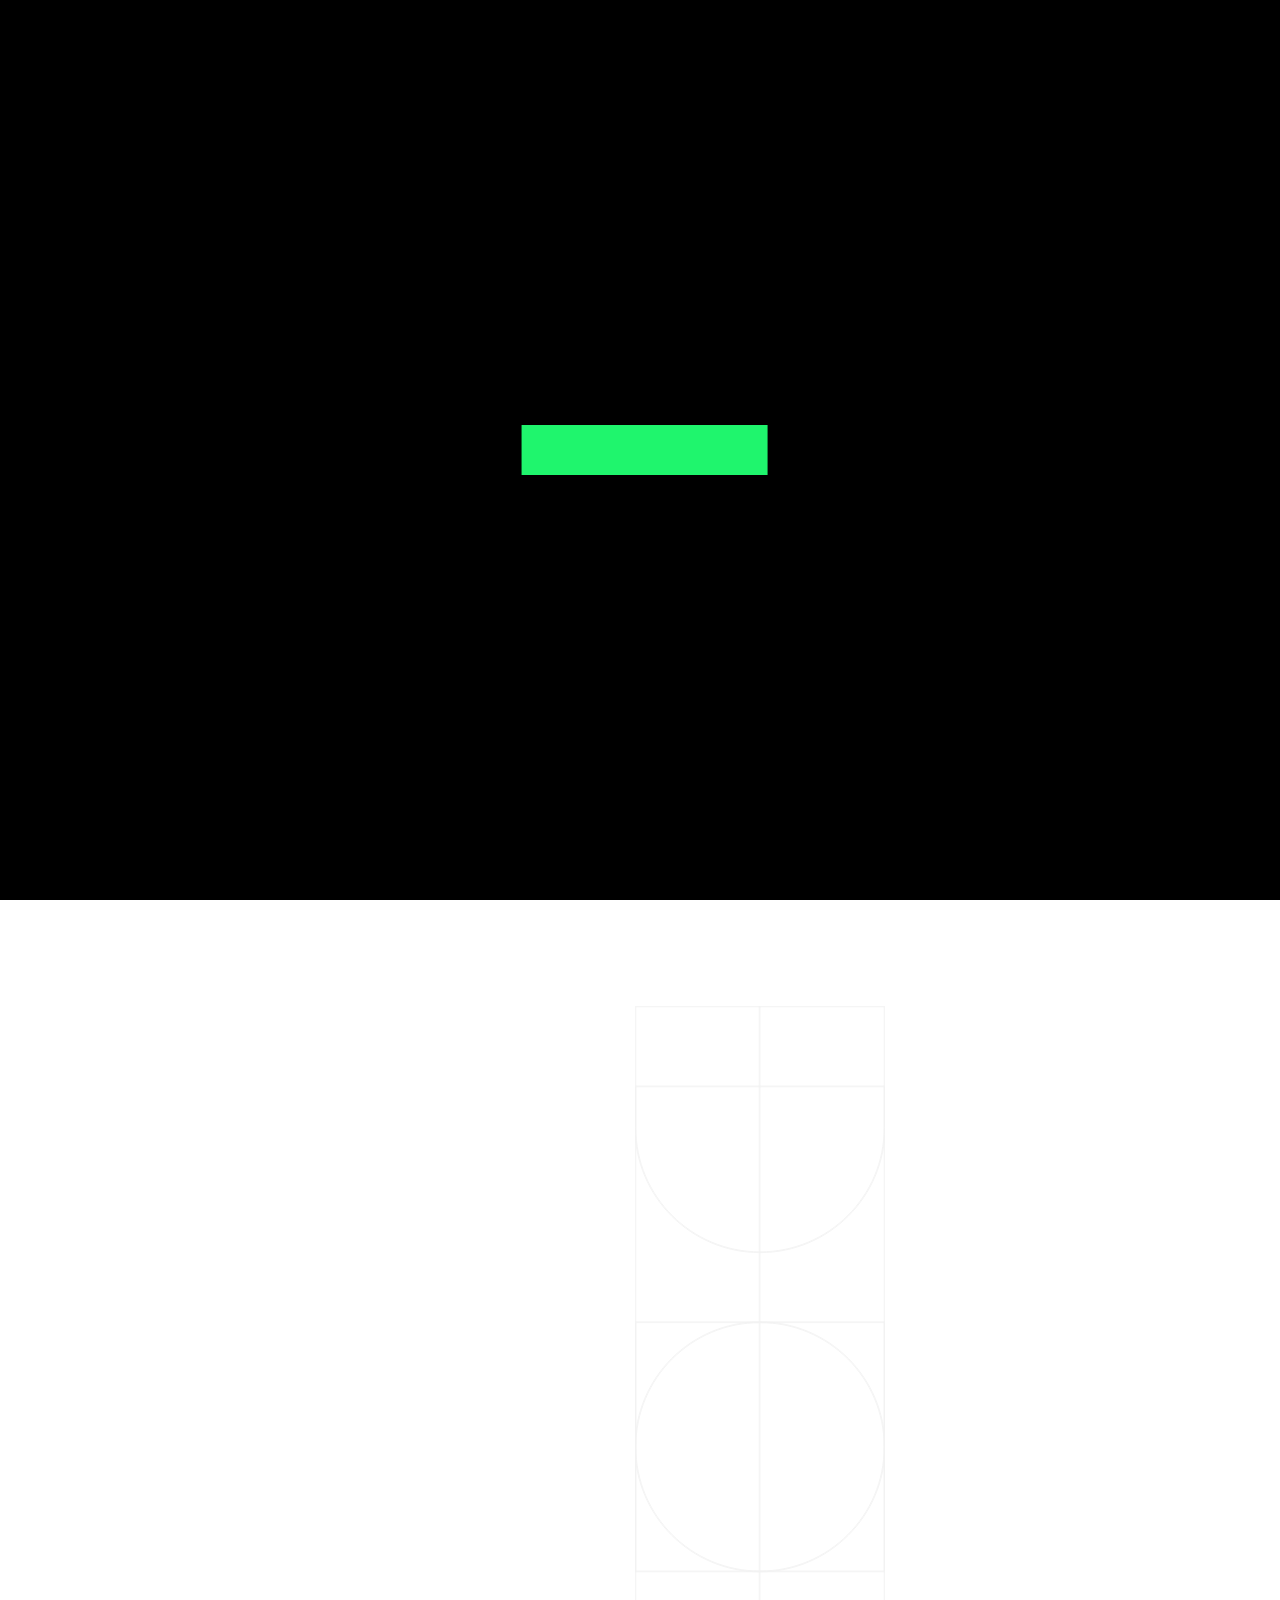
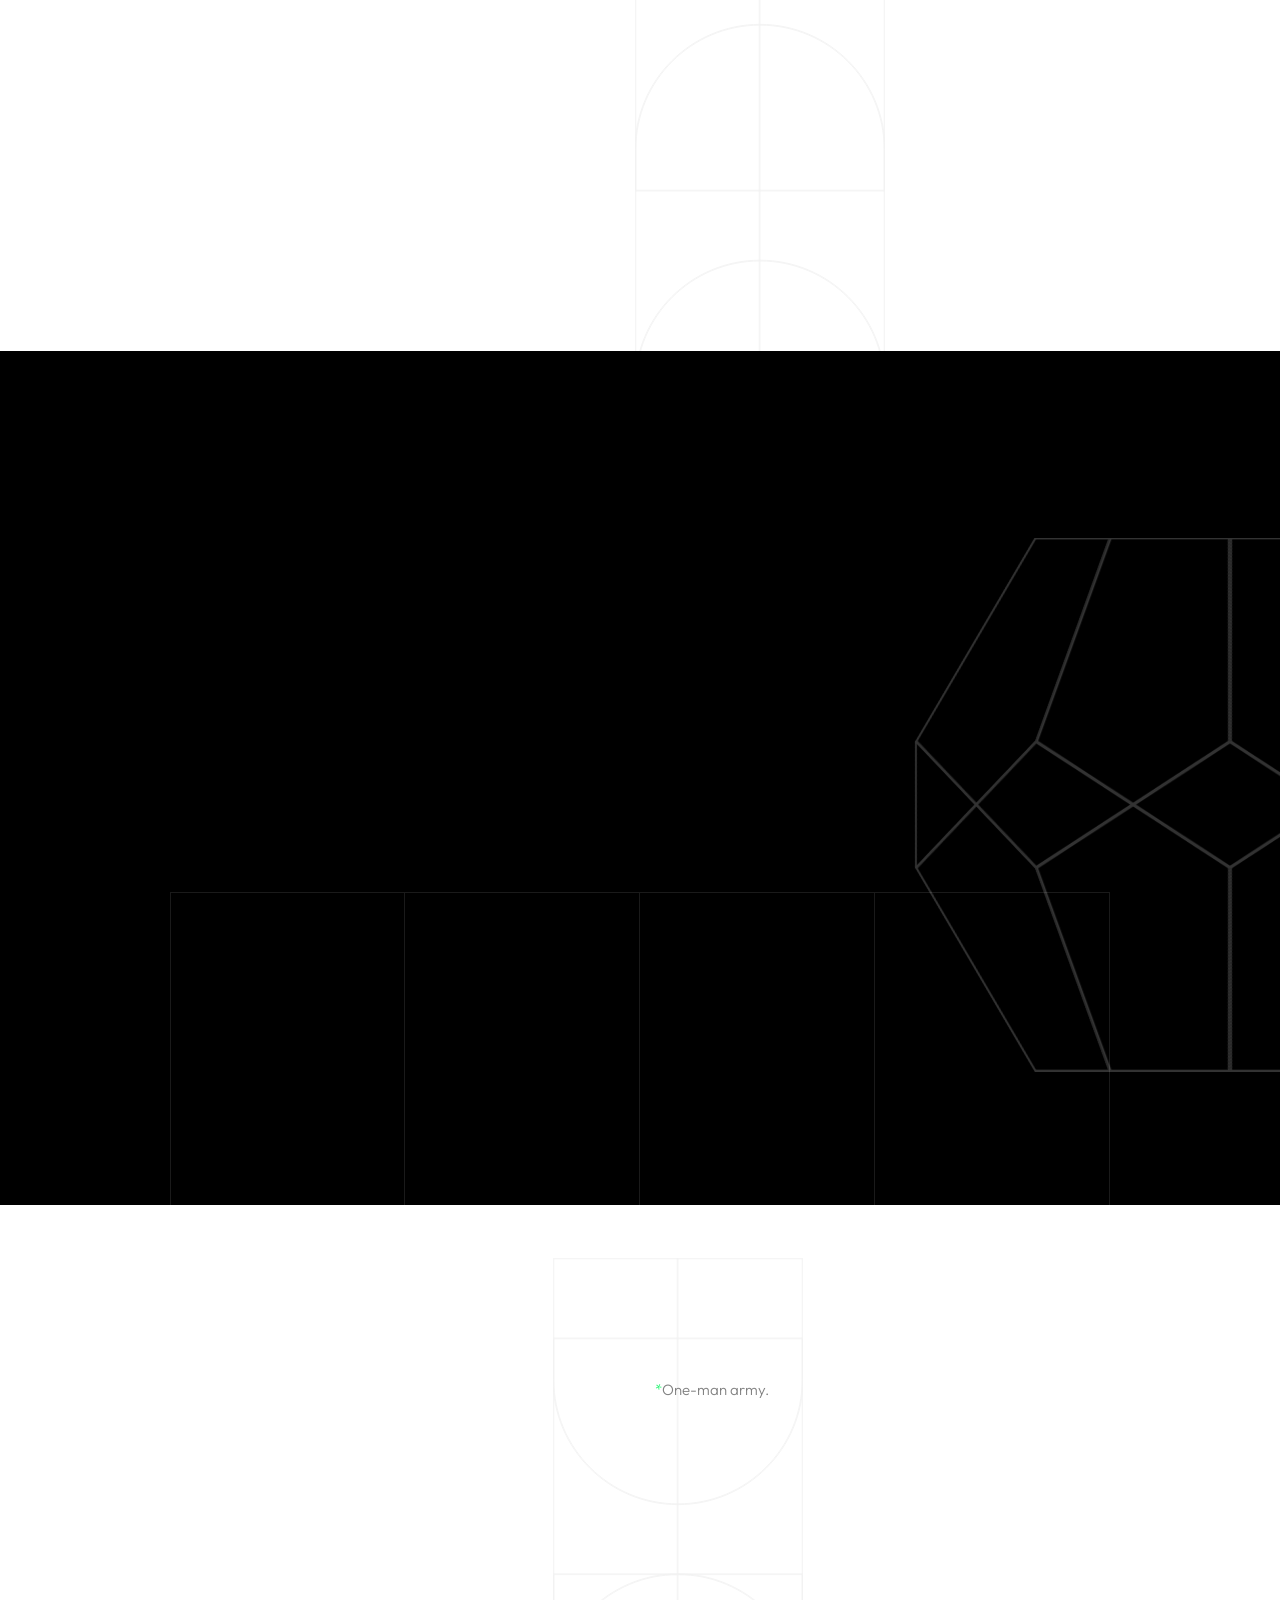
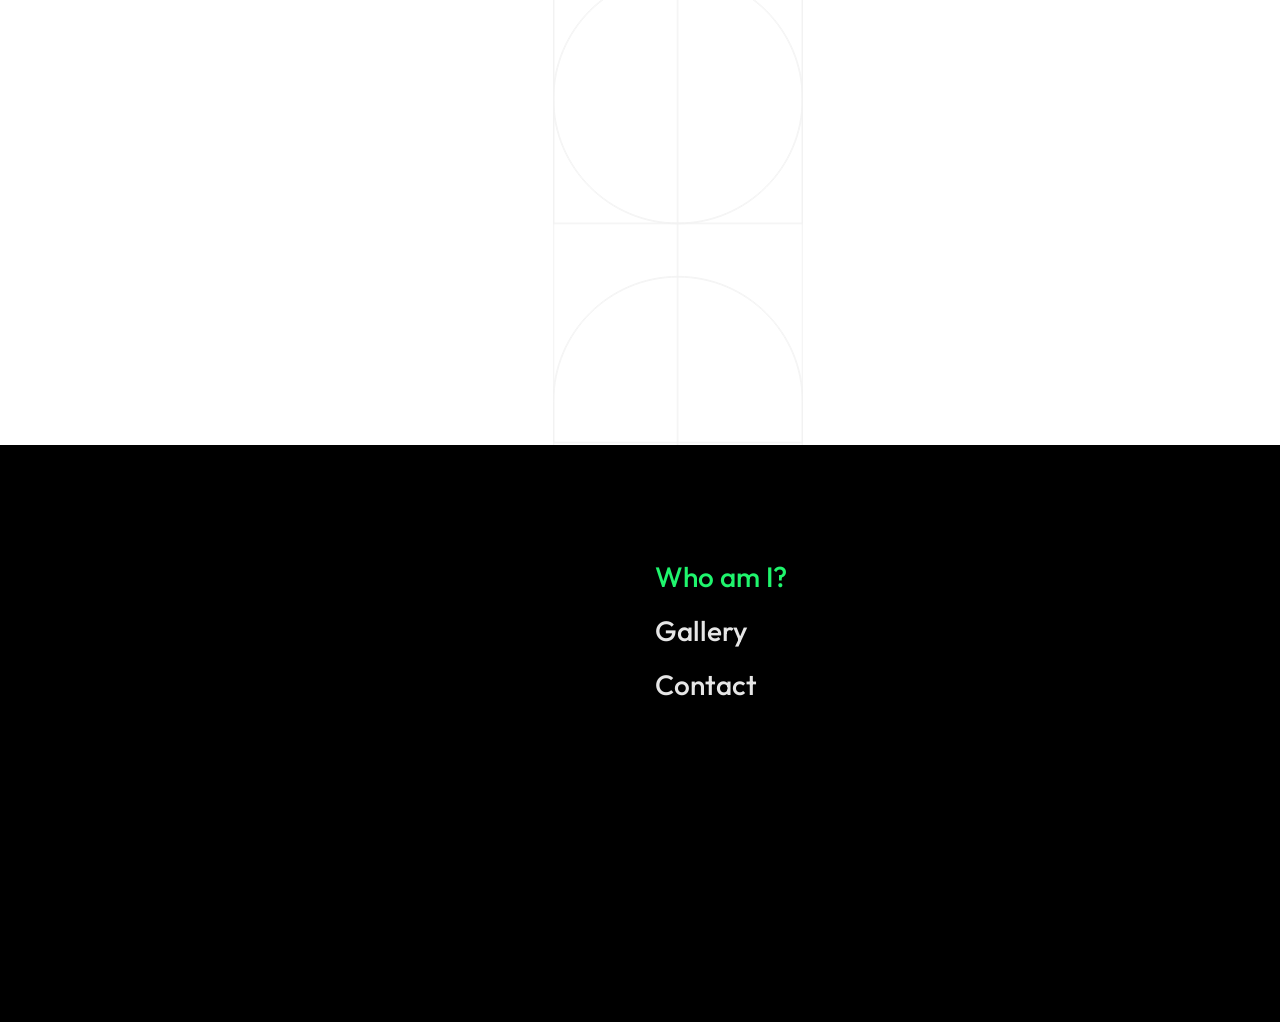
==== index.html @ a17c3203 "link social update" ====
<!DOCTYPE html>
<html lang="zxx">

<head>

    <meta charset="UTF-8">
    <meta name="viewport" content="width=device-width, initial-scale=1.0">
    <meta http-equiv="X-UA-Compatible" content="ie=edge">

    <!-- bootstrap grid css -->
    <link rel="stylesheet" href="css/plugins/bootstrap-grid.css">
    <!-- font awesome css -->
    <link rel="stylesheet" href="css/plugins/font-awesome.min.css">
    <!-- swiper css -->
    <link rel="stylesheet" href="css/plugins/swiper.min.css">
    <!-- fancybox css -->
    <link rel="stylesheet" href="css/plugins/fancybox.min.css">
    <!-- ashley scss -->
    <link rel="stylesheet" href="css/style.css">
    <!-- page name -->
    <title> Hesam Hp | Cover Art ShowCase </title>

</head>

<body>

    <!-- wrapper -->
    <div class="mil-wrapper" id="top">

        <!-- cursor -->
        <div class="mil-ball">
            <span class="mil-icon-1">
                <svg viewBox="0 0 128 128">
                    <path d="M106.1,41.9c-1.2-1.2-3.1-1.2-4.2,0c-1.2,1.2-1.2,3.1,0,4.2L116.8,61H11.2l14.9-14.9c1.2-1.2,1.2-3.1,0-4.2	c-1.2-1.2-3.1-1.2-4.2,0l-20,20c-1.2,1.2-1.2,3.1,0,4.2l20,20c0.6,0.6,1.4,0.9,2.1,0.9s1.5-0.3,2.1-0.9c1.2-1.2,1.2-3.1,0-4.2	L11.2,67h105.5l-14.9,14.9c-1.2,1.2-1.2,3.1,0,4.2c0.6,0.6,1.4,0.9,2.1,0.9s1.5-0.3,2.1-0.9l20-20c1.2-1.2,1.2-3.1,0-4.2L106.1,41.9	z" />
                </svg>
            </span>
            <div class="mil-more-text">More</div>
            <div class="mil-choose-text">Сhoose</div>
        </div>
        <!-- cursor end -->

        <!-- preloader -->
        <div class="mil-preloader">
            <div class="mil-preloader-animation">
                <div class="mil-pos-abs mil-animation-1">
                    <p class="mil-h3 mil-muted mil-thin">Amazing</p>
                    <p class="mil-h3 mil-muted">Creative</p>
                    <p class="mil-h3 mil-muted mil-thin">Prefect</p>
                </div>
                <div class="mil-pos-abs mil-animation-2">
                    <div class="mil-reveal-frame">
                        <p class="mil-reveal-box"></p>
                        <p class="mil-h3 mil-muted mil-thin">Hesamhp.ir</p>
                    </div>
                </div>
            </div>
        </div>
        <!-- preloader end -->

        <!-- scrollbar progress -->
        <div class="mil-progress-track">
            <div class="mil-progress"></div>
        </div>
        <!-- scrollbar progress end -->

        <!-- menu -->
        <div class="mil-menu-frame">
            <!-- frame clone -->
            <div class="mil-frame-top">
                <a href="https://index.html" class="mil-logo">HESVM.</a>
                <div class="mil-menu-btn">
                    <span></span>
                </div>
            </div>
            <!-- frame clone end -->
            <div class="container">
                <div class="mil-menu-content">
                    <div class="row">
                        <div class="col-xl-5">
                            <nav class="mil-main-menu" id="swupMenu">
                                <ul>
                                    <li class="mil-has-children mil-active">
                                        <a href="https://index.html/">Who am I?</a>
                                    </li>
                                    <li class="mil-has-children">
                                        <a href="/gallery.html">Gallery</a>
                                    </li>
                                    <li class="mil-has-children">
                                        <a href="/contact.html">Contact</a>
                                    </li>
                                </ul>
                            </nav>
                        </div>
                    </div>
                </div>
            </div>
        </div>
        <!-- menu -->
        
        <!-- curtain -->
        <div class="mil-curtain"></div>
        <!-- curtain end -->

        <!-- frame -->
        <div class="mil-frame">
            <div class="mil-frame-top">
                <a href="https://index.html/" class="mil-logo">H.</a>
                <div class="mil-menu-btn">
                    <span></span>
                </div>
            </div>
            <div class="mil-frame-bottom">
                <div class="mil-current-page"></div>
                <div class="mil-back-to-top">
                    <a href="#top" class="mil-link mil-dark mil-arrow-place">
                        <span>Back to top</span>
                    </a>
                </div>
            </div>
        </div>
        <!-- frame end -->

        <!-- content -->
        <div class="mil-content">
            <div id="swupMain" class="mil-main-transition">

                <!-- banner -->
                <section class="mil-banner mil-dark-bg">
                    <div class="mi-invert-fix">
                        <div class="mil-animation-frame">
                            <div class="mil-animation mil-position-1 mil-scale" data-value-1="7" data-value-2="1.6"></div>
                            <div class="mil-animation mil-position-2 mil-scale" data-value-1="4" data-value-2="1"></div>
                            <div class="mil-animation mil-position-3 mil-scale" data-value-1="1.2" data-value-2=".1"></div>
                        </div>

                        <div class="mil-gradient"></div>

                        <div class="container">
                            <div class="mil-banner-content mil-up">

                                <h1 class="mil-muted mil-mb-60">Designing <span class="mil-thin">a Better</span><br> Cover Art <span class="mil-thin">Today</span></h1>
                                <div class="row">
                                    <div class="col-md-7 col-lg-5">

                                        <p class="mil-light-soft mil-mb-60">I am a music cover designer and I use the latest methods and trends to design typography and design elements in my cover art.</p>

                                    </div>
                                </div>

                                <a href="https://instagram.com/hesvmhsp" target="_blank" class="mil-button mil-arrow-place mil-btn-space">
                                    <span>Follow me!</span>
                                </a>

                                <a href="gallery.html" class="mil-link mil-muted mil-arrow-place">
                                    <span>ShowCase</span>
                                </a>

                                <div class="mil-circle-text">
                                    <svg version="1.1" xmlns="http://www.w3.org/2000/svg" xmlns:xlink="http://www.w3.org/1999/xlink" x="0px" y="0px" viewBox="0 0 300 300" enable-background="new 0 0 300 300" xml:space="preserve" class="mil-ct-svg mil-rotate" data-value="360">
                                        <defs>
                                            <path id="circlePath" d="M 150, 150 m -60, 0 a 60,60 0 0,1 120,0 a 60,60 0 0,1 -120,0 " />
                                        </defs>
                                        <circle cx="150" cy="100" r="75" fill="none" />
                                        <g>
                                            <use xlink:href="#circlePath" fill="none" />
                                            <text style="letter-spacing: 6.5px">
                                                <!-- circle text -->
                                                <textPath xlink:href="#circlePath">Scroll down - Scroll down - </textPath>
                                            </text>
                                        </g>
                                    </svg>
                                    <a href="#about" class="mil-button mil-arrow-place mil-icon-button mil-arrow-down"></a>
                                </div>

                            </div>
                        </div>
                    </div>
                </section>
                <!-- banner end -->

                <!-- about -->
                <section id="about">
                    <div class="container mil-p-120-30">
                        <div class="row justify-content-between align-items-center">
                            <div class="col-lg-6 col-xl-5">

                                <div class="mil-mb-90">
                                    <h2 class="mil-up mil-mb-60">Discover <br>My <span class="mil-thin">Studio</span></h2>
                                    <p class="mil-up mil-mb-30">In my design studio, I handle every detail, from conceptualization to the final execution, with meticulous care and artistic passion. With an endless enthusiasm for both music and design, I create each cover in a way that not only reflects the artistic identity of the music but also helps it stay memorable in the audience’s mind. Here, every project is approached with a personal and unique touch, because for me, design isn’t just a job—it’s an artistic mission. </p>

                                    <p class="mil-up mil-mb-60">Collaboration with artists and musicians is at the heart of my design studio, allowing me to create unique and memorable covers. By incorporating diverse perspectives, I craft artworks that exceed expectations and tell the musical story through compelling visuals. Each project is personally handled to ensure a distinctive result.</p>

                                    <div class="mil-about-quote">
                                        <div class="mil-avatar mil-up">
                                            <img src="img/Hesam/Hesam.png" alt="Founder">
                                        </div>
                                        <h6 class="mil-quote mil-up">Hesam Hasan Pour <span class="mil-thin">Design Artist:</span> Unleashing <span class="mil-thin">Boundless Creativity</span></h6>
                                    </div>
                                </div>

                            </div>
                            <div class="col-lg-5">

                                <div class="mil-about-photo mil-mb-90">
                                    <div class="mil-lines-place"></div>
                                    <div class="mil-up mil-img-frame" style="padding-bottom: 160%;">
                                        <img src="img/Hesam/Banner/01.jpg" alt="img" class="mil-scale" data-value-1="1" data-value-2="1.2">
                                    </div>
                                </div>

                            </div>
                        </div>
                    </div>
                </section>
                <!-- about end -->

                <!-- services -->
                <section class="mil-dark-bg">
                    <div class="mi-invert-fix">
                        <div class="mil-animation-frame">
                            <div class="mil-animation mil-position-1 mil-scale" data-value-1="2.4" data-value-2="1.4" style="top: 300px; right: -100px"></div>
                            <div class="mil-animation mil-position-2 mil-scale" data-value-1="2" data-value-2="1" style="left: 150px"></div>
                        </div>
                        <div class="container mil-p-120-0">

                            <div class="mil-mb-120">
                                <div class="row">
                                    <div class="col-lg-10">

                                        <span class="mil-suptitle mil-light-soft mil-suptitle-right mil-up">Professionals focused on helping your music!<br> grow and move forward.</span>

                                    </div>
                                </div>

                                <div class="mil-complex-text justify-content-center mil-up mil-mb-15">

                                    <!-- <span class="mil-text-image advisory"><img src="img/Hesam/Banner/Advisory.jpg" alt="team"></span> -->
                                    <h2 class="mil-h1 mil-muted mil-center">Unique <span class="mil-thin">Ideas</span></h2>

                                </div>
                                <div class="mil-complex-text justify-content-center mil-up">

                                    <h2 class="mil-h1 mil-muted mil-center">For Your <span class="mil-thin">Album.</span></h2>
                                    <!-- <a href="services.html" class="mil-services-button mil-button mil-arrow-place"><span>What we do</span></a> -->

                                </div>
                            </div>

                            <div class="row mil-services-grid m-0">
                                <div class="col-md-6 col-lg-3 mil-services-grid-item p-0">

                                    <a href="" class="mil-service-card-sm mil-up">
                                        <h5 class="mil-muted mil-mb-30">3D Modeling <br>For your music</h5>
                                        <p class="mil-light-soft mil-mb-30">I use 3D methods, CGI, and rendering techniques to help create a more beautiful and dynamic image.</p>
                                        <!-- <div class="mil-button mil-icon-button-sm mil-arrow-place"></div> -->
                                    </a>

                                </div>
                                <div class="col-md-6 col-lg-3 mil-services-grid-item p-0">

                                    <a href="" class="mil-service-card-sm mil-up">
                                        <h5 class="mil-muted mil-mb-30">Concept Design</h5>
                                        <p class="mil-light-soft mil-mb-30">I use digital and artistic design methods to help create a more dynamic and better image for your album cover.</p>
                                        <!-- <div class="mil-button mil-icon-button-sm mil-arrow-place"></div> -->
                                    </a>

                                </div>
                                <div class="col-md-6 col-lg-3 mil-services-grid-item p-0">

                                    <a href="" class="mil-service-card-sm mil-up">
                                        <h5 class="mil-muted mil-mb-30">Photography and <br> Film Making</h5>
                                        <p class="mil-light-soft mil-mb-30">I use photography and videography to help make your cover image more personalized and closer to your original vision.</p>
                                        <!-- <div class="mil-button mil-icon-button-sm mil-arrow-place"></div> -->
                                    </a>

                                </div>
                                <div class="col-md-6 col-lg-3 mil-services-grid-item p-0">

                                    <a href="" class="mil-service-card-sm mil-up">
                                        <h5 class="mil-muted mil-mb-30">Photo Montage <br> Blend Image</h5>
                                        <p class="mil-light-soft mil-mb-30">I use photomontage and image manipulation techniques to help create more complex and layered visuals.</p>
                                        <!-- <div class="mil-button mil-icon-button-sm mil-arrow-place"></div> -->
                                    </a>

                                </div>
                            </div>
                        </div>
                    </div>
                </section>
                <!-- services end -->

                <!-- team -->
                <section>
                    <div class="container mil-p-120-30">
                        <div class="row justify-content-between align-items-center">
                            <div class="col-lg-5 col-xl-4">

                                <div class="mil-mb-90">
                                    <h2 class="mil-up mil-mb-60">Meet <br>Me</h2>
                                    <p class="mil-up mil-mb-30">I am a creative designer with a deep passion for bringing ideas to life. By combining diverse design skills, I help artists create unique and impactful covers for their music.</p>

                                    <p class="mil-up mil-mb-60"></p>

                                    <div class="mil-up"><a href="https://t.me/lil_amoo" class="mil-button mil-arrow-place mil-mb-60"><span>DM ME</span></a></div>

                                    <h4 class="mil-up"><span class="mil-thin">i  </span>deliver<br><span class="mil-thin">Creative</span> results.</h4>
                                </div>

                            </div>
                            <div class="col-lg-6">

                                <div class="mil-team-list">
                                    <div class="mil-lines-place"></div>

                                    <div class="row mil-mb-60">
                                        <div class="col-sm-9">

                                            <p class="mil-mobile-hidden mil-text-sm mil-mb-30" style="height: 30px;"><span class="mil-accent">*</span>One-man army.</p>

                                            <div class="mil-team-card mil-up mil-mb-30">
                                                <img src="img/Hesam/02.png" alt="Founder">
                                                <div class="mil-description">
                                                    <div class="mil-secrc-text">
                                                        <h5 class="mil-muted mil-mb-5"><a href="index.html" target="_blank">hesam hasan pour</a></h5>
                                                        <p class="mil-link mil-light-soft mil-mb-10">Founder</p>
                                                        <ul class="mil-social-icons mil-center">
                                                            <li><a href="https://instagram.com/hesvmhsp" target="_blank" class="social-icon"> <i class="fab fa-instagram"></i></a></li>
                                                            <li><a href="https://t.me/lil_amoo" target="_blank" class="social-icon"> <i class="fab fa-telegram"></i></a></li>
                                                            <li><a href="https://wa.me/989116815458" target="_blank" class="social-icon"> <i class="fab fa-whatsapp"></i></a></li>
                                                        </ul>
                                                    </div>
                                                </div>
                                            </div>

                                        </div>
                                    </div>

                                </div>

                            </div>
                        </div>
                    </div>
                </section>
                <!-- footer -->
                <footer class="mil-dark-bg">
                    <div class="mi-invert-fix">
                        <div class="container mil-p-120-60">
                            <div class="row justify-content-between">
                                <div class="col-md-4 col-lg-4 mil-mb-60">

                                    <div class="mil-muted mil-logo mil-up mil-mb-30">HESVM.</div>

                                    <p class="mil-light-soft mil-up mil-mb-30">Contact:</p>

                                    <form class="mil-subscribe-form mil-up">
                                        <input type="text" placeholder="Enter our email">
                                        <button type="submit" class="mil-button mil-icon-button-sm mil-arrow-place"></button>
                                    </form>

                                </div>
                                <div class="col-md-7 col-lg-6">
                                    <div class="row justify-content-end">
                                        <div class="col-md-6 col-lg-7">

                                            <nav class="mil-footer-menu mil-mb-60">
                                                <ul>
                                                    <li class="mil-has-children mil-active">
                                                        <a href="https://index.html/">Who am I?</a>
                                                    </li>
                                                    <li class="mil-has-children">
                                                        <a href="/Gallery.html">Gallery</a>
                                                    </li>
                                                    <li class="mil-has-children">
                                                        <a href="/contact.html">Contact</a>
                                                    </li>
                                                </ul>
                                            </nav>

                                        </div>
                                        <div class="col-md-6 col-lg-5">

                                            <ul class="mil-menu-list mil-up mil-mb-60">
                                                <li><a href="https://instagram.com/hesvmhsp" class="mil-light-soft social-icon"> <i class="fab fa-instagram"> </i>    Instagram </a></li>
                                                <br>
                                                <li><a href="https://t.me/lil_amoo" class="mil-light-soft social-icon"> <i class="fab fa-telegram"> </i>     Telegram </a></li>
                                            </ul>

                                        </div>
                                    </div>
                                </div>
                            </div>

                            <div class="row justify-content-between flex-sm-row-reverse">
                                <div class="col-md-7 col-lg-6">

                                    <div class="row justify-content-between">

                                        
                                        <div class="col-md-6 col-lg-5 mil-mb-60">

                                            <h6 class="mil-muted mil-up mil-mb-30">Iran</h6>

                                            <p class="mil-light-soft mil-up">North    ,<span class="mil-no-wrap"><a href="tel:+989116815458">+98 911 681 5458</a></span></p>

                                        </div>
                                    </div>

                                </div>
                                <div class="col-md-4 col-lg-6 mil-mb-60">

                                    <div class="mil-vert-between">
                                        <div class="mil-mb-30">
                                            <ul class="mil-social-icons mil-up">
                                                <li><a href="" target="_blank" class="social-icon"> <i class="far fa-circle"></i></a></li>
                                                <li><a href="" target="_blank" class="social-icon"> <i class="far fa-circle"></i></a></li>
                                                <li><a href="" target="_blank" class="social-icon"> <i class="far fa-circle"></i></a></li>
                                                <li><a href="" target="_blank" class="social-icon"> <i class="far fa-circle"></i></a></li>
                                            </ul>
                                        </div>
                                        <p class="mil-light-soft mil-up">© Copyright 2025 - HESVM. All Rights Reserved.</p>
                                    </div>

                                </div>
                            </div>
                        </div>
                    </div>
                </footer>
                <!-- footer end -->

                <!-- hidden elements -->
                <div class="mil-hidden-elements">
                    <div class="mil-dodecahedron">
                        <div class="mil-pentagon">
                            <div></div>
                            <div></div>
                            <div></div>
                            <div></div>
                            <div></div>
                        </div>
                        <div class="mil-pentagon">
                            <div></div>
                            <div></div>
                            <div></div>
                            <div></div>
                            <div></div>
                        </div>
                        <div class="mil-pentagon">
                            <div></div>
                            <div></div>
                            <div></div>
                            <div></div>
                            <div></div>
                        </div>
                        <div class="mil-pentagon">
                            <div></div>
                            <div></div>
                            <div></div>
                            <div></div>
                            <div></div>
                        </div>
                        <div class="mil-pentagon">
                            <div></div>
                            <div></div>
                            <div></div>
                            <div></div>
                            <div></div>
                        </div>
                        <div class="mil-pentagon">
                            <div></div>
                            <div></div>
                            <div></div>
                            <div></div>
                            <div></div>
                        </div>
                        <div class="mil-pentagon">
                            <div></div>
                            <div></div>
                            <div></div>
                            <div></div>
                            <div></div>
                        </div>
                        <div class="mil-pentagon">
                            <div></div>
                            <div></div>
                            <div></div>
                            <div></div>
                            <div></div>
                        </div>
                        <div class="mil-pentagon">
                            <div></div>
                            <div></div>
                            <div></div>
                            <div></div>
                            <div></div>
                        </div>
                        <div class="mil-pentagon">
                            <div></div>
                            <div></div>
                            <div></div>
                            <div></div>
                            <div></div>
                        </div>
                        <div class="mil-pentagon">
                            <div></div>
                            <div></div>
                            <div></div>
                            <div></div>
                            <div></div>
                        </div>
                        <div class="mil-pentagon">
                            <div></div>
                            <div></div>
                            <div></div>
                            <div></div>
                            <div></div>
                        </div>
                    </div>

                    <svg xmlns="http://www.w3.org/2000/svg" viewBox="0 0 24 24" class="mil-arrow">
                        <path d="M 14 5.3417969 C 13.744125 5.3417969 13.487969 5.4412187 13.292969 5.6367188 L 13.207031 5.7226562 C 12.816031 6.1136563 12.816031 6.7467188 13.207031 7.1367188 L 17.070312 11 L 4 11 C 3.448 11 3 11.448 3 12 C 3 12.552 3.448 13 4 13 L 17.070312 13 L 13.207031 16.863281 C 12.816031 17.254281 12.816031 17.887344 13.207031 18.277344 L 13.292969 18.363281 C 13.683969 18.754281 14.317031 18.754281 14.707031 18.363281 L 20.363281 12.707031 C 20.754281 12.316031 20.754281 11.682969 20.363281 11.292969 L 14.707031 5.6367188 C 14.511531 5.4412187 14.255875 5.3417969 14 5.3417969 z" />
                    </svg>

                    <svg width="250" viewBox="0 0 300 1404" fill="none" xmlns="http://www.w3.org/2000/svg" class="mil-lines">
                        <path fill-rule="evenodd" clip-rule="evenodd" d="M1 892L1 941H299V892C299 809.71 232.29 743 150 743C67.7096 743 1 809.71 1 892ZM0 942H300V892C300 809.157 232.843 742 150 742C67.1573 742 0 809.157 0 892L0 942Z" class="mil-move" />
                        <path fill-rule="evenodd" clip-rule="evenodd" d="M299 146V97L1 97V146C1 228.29 67.7096 295 150 295C232.29 295 299 228.29 299 146ZM300 96L0 96V146C0 228.843 67.1573 296 150 296C232.843 296 300 228.843 300 146V96Z" class="mil-move" />
                        <path fill-rule="evenodd" clip-rule="evenodd" d="M299 1H1V1403H299V1ZM0 0V1404H300V0H0Z" />
                        <path fill-rule="evenodd" clip-rule="evenodd" d="M150 -4.37115e-08L150 1404L149 1404L149 0L150 -4.37115e-08Z" />
                        <path fill-rule="evenodd" clip-rule="evenodd" d="M150 1324C232.29 1324 299 1257.29 299 1175C299 1092.71 232.29 1026 150 1026C67.7096 1026 1 1092.71 1 1175C1 1257.29 67.7096 1324 150 1324ZM150 1325C232.843 1325 300 1257.84 300 1175C300 1092.16 232.843 1025 150 1025C67.1573 1025 0 1092.16 0 1175C0 1257.84 67.1573 1325 150 1325Z" class="mil-move" />
                        <path fill-rule="evenodd" clip-rule="evenodd" d="M300 1175H0V1174H300V1175Z" class="mil-move" />
                        <path fill-rule="evenodd" clip-rule="evenodd" d="M150 678C232.29 678 299 611.29 299 529C299 446.71 232.29 380 150 380C67.7096 380 1 446.71 1 529C1 611.29 67.7096 678 150 678ZM150 679C232.843 679 300 611.843 300 529C300 446.157 232.843 379 150 379C67.1573 379 0 446.157 0 529C0 611.843 67.1573 679 150 679Z" class="mil-move" />
                        <path fill-rule="evenodd" clip-rule="evenodd" d="M299 380H1V678H299V380ZM0 379V679H300V379H0Z" class="mil-move" />
                    </svg>
                </div>
                <!-- hidden elements end -->

            </div>
        </div>
        <!-- content -->
    </div>
    <!-- wrapper end -->

    <!-- jQuery js -->
    <script src="js/plugins/jquery.min.js"></script>
    <!-- swup js -->
    <script src="js/plugins/swup.min.js"></script>
    <!-- swiper js -->
    <script src="js/plugins/swiper.min.js"></script>
    <!-- fancybox js -->
    <script src="js/plugins/fancybox.min.js"></script>
    <!-- gsap js -->
    <script src="js/plugins/gsap.min.js"></script>
    <!-- scroll smoother -->
    <script src="js/plugins/smooth-scroll.js"></script>
    <!-- scroll trigger js -->
    <script src="js/plugins/ScrollTrigger.min.js"></script>
    <!-- scroll to js -->
    <script src="js/plugins/ScrollTo.min.js"></script>
    <!-- ashley js -->
    <script src="js/main.js"></script>

</body>

</html>
---- css/style.css ----
/* -------------------------------------------

Name: 		hesamhp personal website
Version:    1.0
Developer:	hesam hsp
Portfolio:  hesamhp.ir

------------------------------------------- */
/*--------------------------------------------

1. common
    - main
    - typography
    - link
    - button
    - form
    - breadcrumbs
    - backgrounds
    - spaces
2. components
    - preloader
    - cursor
    - hidden elements
    - scrollbar
    - frame
    - menu button
    - menu 
    - banner
    - circle text
    - lines
    - dodecahedron
    - about
    - partners
    - services
    - team
    - social icons
    - revievs
    - blog
    - footer
    - portfolio
    - map
    - accordion
    - price
    - 404
    - images
    - page transitions


--------------------------------------------*/
@import url("https://fonts.googleapis.com/css2?family=Outfit:wght@100;200;300;400;500;600;700;800;900&display=swap");
@import url(https://cdnjs.cloudflare.com/ajax/libs/font-awesome/5.15.0/css/all.min.css);


.matn{
  min-width: 100%;
  max-width: 100%;
}

/* -------------------------------------------

main

------------------------------------------- */
*,
*:before,
*:after {
  -webkit-box-sizing: border-box;
          box-sizing: border-box;
  padding: 0;
  margin: 0;
}

html,
body {
  padding: 0;
  margin: 0;
  font-family: "Outfit", sans-serif;
  font-size: 16px;
  font-weight: 300;
  color: rgba(0, 0, 0, 0.5);
  line-height: 150%;
  -ms-scroll-chaining: none;
      overscroll-behavior: none;
}
@media screen and (max-width: 768px) {
  html,
body {
    font-size: 15px;
  }
}

*::-moz-selection {
  color: inherit;
  background-color: transparent;
}

*::selection {
  color: inherit;
  background-color: transparent;
}

.mil-wrapper {
  position: relative;
  overflow: hidden;
  max-width: 100%;
}

.container {
  pointer-events: all;
}

.mil-relative {
  position: relative;
}

.mil-o-hidden {
  overflow: hidden;
}

.mil-flex {
  display: -webkit-box;
  display: -ms-flexbox;
  display: flex;
}

.mil-vert-between {
  display: -webkit-box;
  display: -ms-flexbox;
  display: flex;
  -webkit-box-orient: vertical;
  -webkit-box-direction: normal;
      -ms-flex-direction: column;
          flex-direction: column;
  -webkit-box-pack: justify;
      -ms-flex-pack: justify;
          justify-content: space-between;
  height: 100%;
}

@media screen and (max-width: 992px) {
  .mil-mobile-hidden {
    display: none;
  }
}

section {
  position: relative;
  overflow: hidden;
}

/* -------------------------------------------

typography

------------------------------------------- */
h1,
.mil-h1,
h2,
.mil-h12,
h3,
.mil-h3,
h4,
.mil-h4,
h5,
.mil-h5,
h6,
.mil-h6 {
  font-family: "Outfit", sans-serif;
  color: rgb(0, 0, 0);
  font-weight: 500;
  line-height: 120%;
}
@media screen and (max-width: 768px) {
  h1 br,
.mil-h1 br,
h2 br,
.mil-h12 br,
h3 br,
.mil-h3 br,
h4 br,
.mil-h4 br,
h5 br,
.mil-h5 br,
h6 br,
.mil-h6 br {
    display: none;
  }
}

h1,
.mil-h1 {
  font-size: 86px;
}
@media screen and (max-width: 1400px) {
  h1,
.mil-h1 {
    font-size: 74px;
  }
}
@media screen and (max-width: 1200px) {
  h1,
.mil-h1 {
    font-size: 72px;
  }
}
@media screen and (max-width: 992px) {
  h1,
.mil-h1 {
    font-size: 58px;
  }
}
@media screen and (max-width: 768px) {
  h1,
.mil-h1 {
    font-size: 34px;
  }
}

h2,
.mil-h2 {
  font-size: 68px;
  line-height: 120%;
}
@media screen and (max-width: 1200px) {
  h2,
.mil-h2 {
    font-size: 56px;
  }
}
@media screen and (max-width: 992px) {
  h2,
.mil-h2 {
    font-size: 44px;
  }
}
@media screen and (max-width: 768px) {
  h2,
.mil-h2 {
    font-size: 36px;
  }
}

h3,
.mil-h3 {
  font-size: 42px;
}
@media screen and (max-width: 1200px) {
  h3,
.mil-h3 {
    font-size: 39px;
  }
}
@media screen and (max-width: 992px) {
  h3,
.mil-h3 {
    font-size: 36px;
  }
}
@media screen and (max-width: 768px) {
  h3,
.mil-h3 {
    font-size: 30px;
  }
}

h4,
.mil-h4 {
  font-size: 28px;
}
@media screen and (max-width: 1200px) {
  h4,
.mil-h4 {
    font-size: 26px;
  }
}
@media screen and (max-width: 992px) {
  h4,
.mil-h4 {
    font-size: 24px;
  }
}
@media screen and (max-width: 768px) {
  h4,
.mil-h4 {
    font-size: 22px;
  }
}

h5,
.mil-h5 {
  font-size: 20px;
  line-height: 150%;
}
@media screen and (max-width: 768px) {
  h5,
.mil-h5 {
    font-size: 18px;
  }
}

h6,
.mil-h6 {
  font-size: 18px;
  line-height: 150%;
}
@media screen and (max-width: 1200px) {
  h6,
.mil-h6 {
    font-size: 17px;
  }
}
@media screen and (max-width: 992px) {
  h6,
.mil-h6 {
    font-size: 16px;
  }
}
@media screen and (max-width: 768px) {
  h6,
.mil-h6 {
    font-size: 21px;
  }
}

.mil-no-wrap {
  white-space: nowrap;
}

blockquote {
  padding: 60px;
  background-color: rgba(0, 0, 0, 0.05);
  font-size: 18px;
  color: rgb(0, 0, 0);
  font-style: italic;
  border-left: solid 4px rgb(31, 245, 109);
}
@media screen and (max-width: 768px) {
  blockquote {
    padding: 30px;
    font-size: 16px;
  }
}

.mil-text-sm {
  font-size: 15px;
}

.mil-text-lg {
  font-size: 18px;
  line-height: 170%;
}

.mil-text-xl {
  font-size: 22px;
  line-height: 180%;
}
@media screen and (max-width: 768px) {
  .mil-text-xl {
    font-size: 20px;
  }
}

.mil-upper {
  text-transform: uppercase;
  font-size: 12px;
  font-weight: 500;
  letter-spacing: 2px;
}

.mil-bold {
  font-weight: 500;
}

.mil-thin {
  font-weight: 100;
}

a {
  color: inherit;
  text-decoration: none;
}

.mil-complex-title {
  line-height: normal;
}

.mil-accent {
  color: rgb(31, 245, 109);
}

.mil-light {
  color: rgb(255, 255, 255) !important;
}
.mil-light a {
  color: rgb(255, 255, 255) !important;
}

.mil-muted {
  color: rgba(255, 255, 255, 0.9);
}

.mil-dark {
  color: rgb(0, 0, 0);
}

.mil-light-soft {
  color: rgba(255, 255, 255, 0.4);
}

.mil-dark-soft {
  color: rgba(0, 0, 0, 0.5);
}

.mil-marker {
  background-color: rgb(31, 245, 109);
  padding: 0 5px;
}

.mil-center {
  text-align: center;
}

.mil-left {
  text-align: left;
}

.mil-right {
  text-align: right;
}

@media screen and (max-width: 576px) {
  .mil-sm-center {
    text-align: center;
  }
}

.mil-suptitle {
  position: relative;
  display: block;
  margin-bottom: 60px;
}
.mil-suptitle:before {
  content: "";
  position: absolute;
  right: calc(100% + 30px);
  top: 10px;
  width: 600px;
  height: 1px;
  background-color: rgb(255, 255, 255);
  opacity: 0.2;
}
.mil-suptitle.mil-suptitle-right {
  text-align: right;
}
.mil-suptitle.mil-suptitle-right:before {
  left: calc(100% + 30px);
}
@media screen and (max-width: 768px) {
  .mil-suptitle.mil-suptitle-right {
    text-align: center;
  }
  .mil-suptitle.mil-suptitle-right:before {
    display: none;
  }
}
.mil-suptitle.mil-suptitle-dark:before {
  background-color: rgb(0, 0, 0);
  opacity: 0.1;
}
@media screen and (max-width: 768px) {
  .mil-suptitle {
    margin-bottom: 60px;
  }
}

.mil-divider {
  width: 100%;
  height: 1px;
  background-color: rgba(255, 255, 255, 0.1);
}

.mil-img-frame {
  position: relative;
  overflow: hidden;
  width: 100%;
  padding-bottom: 140%;
}
.mil-img-frame img {
  position: absolute;
  top: 0;
  left: 0;
  width: 100%;
  height: 100%;
  -o-object-fit: cover;
     object-fit: cover;
  -o-object-position: center;
     object-position: center;
}

/* -------------------------------------------

link

------------------------------------------- */
.mil-link {
  cursor: pointer;
  display: -webkit-inline-box;
  display: -ms-inline-flexbox;
  display: inline-flex;
  -webkit-box-align: center;
      -ms-flex-align: center;
          align-items: center;
  font-weight: 500;
  text-transform: uppercase;
  letter-spacing: 2px;
  font-size: 12px;
}
.mil-link svg {
  margin-left: 15px;
  border-radius: 50%;
  width: 40px;
  height: 40px;
  padding: 10px;
  background-color: rgba(255, 255, 255, 0.1);
  -webkit-transition: 0.4s cubic-bezier(0, 0, 0.3642, 1);
  transition: 0.4s cubic-bezier(0, 0, 0.3642, 1);
}
.mil-link svg path {
  fill: rgb(255, 255, 255);
}
.mil-link.mil-accent svg {
  background-color: rgba(255, 255, 255, 0.1);
  -webkit-transition: 0.4s cubic-bezier(0, 0, 0.3642, 1);
  transition: 0.4s cubic-bezier(0, 0, 0.3642, 1);
}
.mil-link.mil-accent svg path {
  fill: rgb(31, 245, 109);
}
.mil-link.mil-dark svg {
  background-color: rgba(0, 0, 0, 0.1);
  -webkit-transition: 0.4s cubic-bezier(0, 0, 0.3642, 1);
  transition: 0.4s cubic-bezier(0, 0, 0.3642, 1);
}
.mil-link.mil-dark svg path {
  fill: rgb(0, 0, 0);
}
.mil-link:hover svg {
  -webkit-transform: scale(1.15);
          transform: scale(1.15);
}
.mil-link.mil-down-arrow svg {
  -webkit-transform: rotate(90deg);
          transform: rotate(90deg);
}
.mil-link.mil-down-arrow:hover svg {
  -webkit-transform: scale(1.15) rotate(90deg);
          transform: scale(1.15) rotate(90deg);
}
.mil-link.mil-icon-left {
  display: -webkit-box;
  display: -ms-flexbox;
  display: flex;
  -webkit-box-orient: horizontal;
  -webkit-box-direction: reverse;
      -ms-flex-direction: row-reverse;
          flex-direction: row-reverse;
}
.mil-link.mil-icon-left svg {
  margin-left: 0;
  margin-right: 15px;
  -webkit-transform: rotate(180deg);
          transform: rotate(180deg);
}
.mil-link.mil-icon-left:hover svg {
  -webkit-transform: scale(1.15) rotate(180deg);
          transform: scale(1.15) rotate(180deg);
}

/* -------------------------------------------

button

------------------------------------------- */
.mil-button {
  cursor: pointer;
  display: -webkit-inline-box;
  display: -ms-inline-flexbox;
  display: inline-flex;
  -webkit-box-align: center;
      -ms-flex-align: center;
          align-items: center;
  -webkit-box-pack: center;
      -ms-flex-pack: center;
          justify-content: center;
  border: none;
  letter-spacing: 2px;
  font-size: 12px;
  background-color: rgb(31, 245, 109);
  color: rgb(0, 0, 0);
  border-radius: 70px;
  padding: 0 15px 0 50px;
  height: 70px;
  text-transform: uppercase;
  font-weight: 500;
  -webkit-transition: 0.4s cubic-bezier(0, 0, 0.3642, 1);
  transition: 0.4s cubic-bezier(0, 0, 0.3642, 1);
}
.mil-button span {
  white-space: nowrap;
}
.mil-button svg {
  margin-left: 30px;
  border-radius: 50%;
  width: 40px;
  height: 40px;
  padding: 10px;
  background-color: rgb(0, 0, 0);
  -webkit-transition: 0.4s cubic-bezier(0, 0, 0.3642, 1);
  transition: 0.4s cubic-bezier(0, 0, 0.3642, 1);
}
.mil-button svg path {
  fill: rgb(31, 245, 109);
}
.mil-button.mil-icon-button {
  padding: 15px;
}
.mil-button.mil-icon-button svg {
  margin-left: 0;
}
.mil-button.mil-icon-button-sm {
  padding: 0;
  height: 40px;
}
.mil-button.mil-icon-button-sm svg {
  margin-left: 0;
  background-color: rgb(31, 245, 109);
}
.mil-button.mil-icon-button-sm svg path {
  fill: rgb(0, 0, 0);
}
.mil-button:hover {
  -webkit-transform: scale(1.015);
          transform: scale(1.015);
  -webkit-filter: brightness(110%);
          filter: brightness(110%);
}
.mil-button:hover svg {
  -webkit-transform: scale(1.15);
          transform: scale(1.15);
}
.mil-button.mil-arrow-down svg {
  -webkit-transform: rotate(90deg);
          transform: rotate(90deg);
}
.mil-button.mil-arrow-down:hover {
  -webkit-transform: scale(1.015);
          transform: scale(1.015);
  -webkit-filter: brightness(110%);
          filter: brightness(110%);
}
.mil-button.mil-arrow-down:hover svg {
  -webkit-transform: scale(1.15) rotate(90deg);
          transform: scale(1.15) rotate(90deg);
}
@media screen and (max-width: 992px) {
  .mil-button {
    height: 60px;
    padding: 0 10px 0 40px;
  }
  .mil-button svg {
    margin-left: 25px;
  }
}

/* -------------------------------------------

form

------------------------------------------- */
input,
textarea {
  position: relative;
  height: 70px;
  padding: 0 30px;
  width: 100%;
  font-size: 12px;
  text-transform: uppercase;
  letter-spacing: 2px;
  font-weight: 500;
  font-family: "Outfit", sans-serif;
  color: rgb(0, 0, 0);
  border: none;
  border-bottom: solid 1px rgba(0, 0, 0, 0.2);
  margin-bottom: 30px;
}
input:focus,
textarea:focus {
  outline: inherit;
}
input::-webkit-input-placeholder, textarea::-webkit-input-placeholder {
  font-size: 12px;
  text-transform: uppercase;
  letter-spacing: 2px;
  font-weight: 500;
  color: rgba(0, 0, 0, 0.5);
}
input::-moz-placeholder, textarea::-moz-placeholder {
  font-size: 12px;
  text-transform: uppercase;
  letter-spacing: 2px;
  font-weight: 500;
  color: rgba(0, 0, 0, 0.5);
}
input:-ms-input-placeholder, textarea:-ms-input-placeholder {
  font-size: 12px;
  text-transform: uppercase;
  letter-spacing: 2px;
  font-weight: 500;
  color: rgba(0, 0, 0, 0.5);
}
input::-ms-input-placeholder, textarea::-ms-input-placeholder {
  font-size: 12px;
  text-transform: uppercase;
  letter-spacing: 2px;
  font-weight: 500;
  color: rgba(0, 0, 0, 0.5);
}
input::placeholder,
textarea::placeholder {
  font-size: 12px;
  text-transform: uppercase;
  letter-spacing: 2px;
  font-weight: 500;
  color: rgba(0, 0, 0, 0.5);
}

textarea {
  padding: 15px 30px;
  height: 300px;
}

/* -------------------------------------------

breadcrumbs

------------------------------------------- */
.mil-breadcrumbs {
  display: -webkit-inline-box;
  display: -ms-inline-flexbox;
  display: inline-flex;
  -webkit-box-align: center;
      -ms-flex-align: center;
          align-items: center;
  position: relative;
}
.mil-breadcrumbs:before {
  content: "";
  position: absolute;
  right: calc(100% + 30px);
  top: 10px;
  width: 100vw;
  height: 1px;
  background-color: rgba(0, 0, 0, 0.1);
}
.mil-breadcrumbs li {
  list-style-type: none;
}
.mil-breadcrumbs li:after {
  content: "/";
  margin: 0 15px;
  color: rgb(0, 0, 0);
}
.mil-breadcrumbs li a {
  color: rgb(0, 0, 0);
  text-transform: uppercase;
  letter-spacing: 2px;
  font-weight: 500;
  font-size: 12px;
  white-space: nowrap;
  -webkit-transition: 0.2s cubic-bezier(0, 0, 0.3642, 1);
  transition: 0.2s cubic-bezier(0, 0, 0.3642, 1);
}
.mil-breadcrumbs li a:hover {
  color: rgb(31, 245, 109);
}
.mil-breadcrumbs li:last-child {
  margin-right: 0;
  cursor: not-allowed;
}
.mil-breadcrumbs li:last-child a {
  opacity: 0.4;
  pointer-events: none;
}
.mil-breadcrumbs li:last-child:after {
  display: none;
}
.mil-breadcrumbs.mil-light:before {
  background-color: rgba(255, 255, 255, 0.1);
}
.mil-breadcrumbs.mil-light li:after {
  color: rgba(255, 255, 255, 0.9);
}
.mil-breadcrumbs.mil-light li a:hover {
  color: rgb(31, 245, 109) !important;
}
.mil-breadcrumbs.mil-center {
  -webkit-box-pack: center;
      -ms-flex-pack: center;
          justify-content: center;
}

/* -------------------------------------------

backgrounds

------------------------------------------- */
.mil-dark-bg {
  position: relative;
}
.mil-dark-bg:before {
  content: "";
  width: 100%;
  height: 100%;
  position: absolute;
  pointer-events: none;
  z-index: 2;
  -webkit-backdrop-filter: invert(100%);
          backdrop-filter: invert(100%);
}
.mil-dark-bg .mi-invert-fix {
  height: 100%;
  position: relative;
  pointer-events: none;
  z-index: 3;
}
.mil-dark-bg .mi-invert-fix .container {
  pointer-events: all;
}

.mil-soft-bg {
  background-color: rgb(242, 242, 242);
}

/* -------------------------------------------

spaces

------------------------------------------- */
.mil-mr-30 {
  margin-right: 30px;
}

.mil-mb-5 {
  margin-bottom: 5px;
}

.mil-mb-10 {
  margin-bottom: 10px;
}

.mil-mb-15 {
  margin-bottom: 15px;
}

.mil-mb-20 {
  margin-bottom: 15px;
}

.mil-mb-30 {
  margin-bottom: 30px;
}

.mil-mb-60 {
  margin-bottom: 60px;
}

.mil-mb-90 {
  margin-bottom: 90px;
}

.mil-mb-120 {
  margin-bottom: 120px;
}
@media screen and (max-width: 992px) {
  .mil-mb-120 {
    margin-bottom: 90px;
  }
}

.mil-mt-suptitle-offset {
  margin-top: 70px;
}
@media screen and (max-width: 992px) {
  .mil-mt-suptitle-offset {
    margin-top: 30px;
  }
}

.mil-p-120-120 {
  padding-top: 120px;
  padding-bottom: 120px;
}
@media screen and (max-width: 992px) {
  .mil-p-120-120 {
    padding-top: 90px;
    padding-bottom: 90px;
  }
}

.mil-p-120-90 {
  padding-top: 120px;
  padding-bottom: 90px;
}
@media screen and (max-width: 992px) {
  .mil-p-120-90 {
    padding-top: 90px;
    padding-bottom: 60px;
  }
}

.mil-p-0-120 {
  padding-bottom: 120px;
}
@media screen and (max-width: 992px) {
  .mil-p-0-120 {
    padding-bottom: 90px;
  }
}

.mil-p-120-0 {
  padding-top: 120px;
}
@media screen and (max-width: 992px) {
  .mil-p-120-0 {
    padding-top: 90px;
  }
}

.mil-p-120-60 {
  padding-top: 120px;
  padding-bottom: 60px;
}
@media screen and (max-width: 992px) {
  .mil-p-120-60 {
    padding-top: 90px;
    padding-bottom: 30px;
  }
}

.mil-p-90-90 {
  padding-top: 90px;
  padding-bottom: 90px;
}
@media screen and (max-width: 992px) {
  .mil-p-90-90 {
    padding-top: 60px;
    padding-bottom: 60px;
  }
}

.mil-p-90-120 {
  padding-top: 90px;
  padding-bottom: 120px;
}
@media screen and (max-width: 992px) {
  .mil-p-90-120 {
    padding-top: 60px;
    padding-bottom: 90px;
  }
}

.mil-p-0-90 {
  padding-bottom: 90px;
}
@media screen and (max-width: 992px) {
  .mil-p-0-90 {
    padding-bottom: 60px;
  }
}

.mil-p-0-30 {
  padding-bottom: 30px;
}
@media screen and (max-width: 992px) {
  .mil-p-0-30 {
    padding-bottom: 0;
  }
}

.mil-p-120-30 {
  padding-top: 120px;
  padding-bottom: 30px;
}
@media screen and (max-width: 992px) {
  .mil-p-120-30 {
    padding-top: 90px;
    padding-bottom: 0;
  }
}

.mil-adaptive-right {
  width: 100%;
  display: -webkit-box;
  display: -ms-flexbox;
  display: flex;
  -webkit-box-pack: end;
      -ms-flex-pack: end;
          justify-content: flex-end;
}
@media screen and (max-width: 992px) {
  .mil-adaptive-right {
    -webkit-box-pack: start;
        -ms-flex-pack: start;
            justify-content: flex-start;
  }
}

.mil-btn-space {
  margin-right: 30px;
}
@media screen and (max-width: 500px) {
  .mil-btn-space {
    margin-right: 50px;
    margin-bottom: 30px;
  }
}

/* -------------------------------------------

preloader

------------------------------------------- */
.mil-preloader {
  position: fixed;
  z-index: 9;
  top: 0;
  left: 0;
  width: 100%;
  height: 100vh;
  background-color: rgb(0, 0, 0);
}
.mil-preloader .mil-preloader-animation {
  opacity: 0;
  position: relative;
  height: 100vh;
  color: rgb(255, 255, 255);
}
.mil-preloader .mil-preloader-animation .mil-pos-abs {
  position: absolute;
  height: 100vh;
  width: 100%;
  display: -webkit-box;
  display: -ms-flexbox;
  display: flex;
  -webkit-box-pack: center;
      -ms-flex-pack: center;
          justify-content: center;
  -webkit-box-align: center;
      -ms-flex-align: center;
          align-items: center;
}
.mil-preloader .mil-preloader-animation .mil-pos-abs p {
  opacity: 0;
  margin-right: 15px;
}
@media screen and (max-width: 992px) {
  .mil-preloader .mil-preloader-animation .mil-pos-abs {
    -webkit-box-orient: vertical;
    -webkit-box-direction: normal;
        -ms-flex-direction: column;
            flex-direction: column;
  }
  .mil-preloader .mil-preloader-animation .mil-pos-abs p {
    margin-right: 0;
    margin-bottom: 10px;
  }
}
.mil-preloader .mil-preloader-animation .mil-pos-abs .mil-reveal-frame {
  position: relative;
  padding: 0 30px;
}
.mil-preloader .mil-preloader-animation .mil-pos-abs .mil-reveal-frame .mil-reveal-box {
  z-index: 4;
  position: absolute;
  opacity: 0;
  height: 100%;
  background-color: rgb(31, 245, 109);
}
.mil-preloader.mil-hidden {
  pointer-events: none;
}

/* -------------------------------------------

cursor

------------------------------------------- */
.mil-ball {
  width: 20px;
  height: 20px;
  position: fixed;
  z-index: 10;
  background-color: rgb(0, 0, 0);
  border-radius: 50%;
  pointer-events: none;
  display: -webkit-box;
  display: -ms-flexbox;
  display: flex;
  -webkit-box-pack: center;
      -ms-flex-pack: center;
          justify-content: center;
  -webkit-box-align: center;
      -ms-flex-align: center;
          align-items: center;
  opacity: 0.1;
}
.mil-ball .mil-icon-1 {
  position: absolute;
  width: 40px;
  height: 40px;
  -webkit-transform: scale(0);
          transform: scale(0);
}
.mil-ball .mil-icon-1 svg {
  fill: rgba(255, 255, 255, 0.9);
}
.mil-ball .mil-more-text, .mil-ball .mil-choose-text {
  position: absolute;
  width: 100%;
  text-align: center;
  display: block;
  color: rgba(255, 255, 255, 0.9);
  font-size: 12px;
  font-weight: 500;
  letter-spacing: 2px;
  text-transform: uppercase;
  -webkit-transform: scale(0);
          transform: scale(0);
}
.mil-ball.mil-accent .mil-icon-1 svg {
  fill: rgb(0, 0, 0);
}
.mil-ball.mil-accent .mil-more-text, .mil-ball.mil-accent .mil-choose-text {
  color: rgb(0, 0, 0);
}
@media screen and (max-width: 1200px) {
  .mil-ball {
    display: none;
  }
}

/* -------------------------------------------

hidden elements

------------------------------------------- */
.mil-hidden-elements .mil-dodecahedron, .mil-hidden-elements .mil-lines, .mil-hidden-elements .mil-arrow {
  display: none;
}

/* -------------------------------------------

scrollbar

------------------------------------------- */
::-webkit-scrollbar {
  display: none;
}

.mil-progress-track {
  position: fixed;
  z-index: 10;
  top: 0;
  right: 0;
  width: 4px;
  height: 100%;
  background-color: rgb(0, 0, 0);
}
.mil-progress-track .mil-progress {
  width: 4px;
  height: 0;
  background-color: rgb(31, 245, 109);
}
@media screen and (max-width: 992px) {
  .mil-progress-track {
    display: none;
  }
}

/* -------------------------------------------

frame

------------------------------------------- */
.mil-logo {
  font-size: 42px;
  font-weight: 500;
  line-height: 100%;
}
@media screen and (max-width: 992px) {
  .mil-logo {
    font-size: 36px;
  }
}

.mil-frame {
  padding: 50px 60px 60px 60px;
  position: fixed;
  z-index: 2;
  pointer-events: none;
  display: -webkit-box;
  display: -ms-flexbox;
  display: flex;
  -webkit-box-orient: vertical;
  -webkit-box-direction: normal;
      -ms-flex-direction: column;
          flex-direction: column;
  -webkit-box-pack: justify;
      -ms-flex-pack: justify;
          justify-content: space-between;
  width: 100%;
  height: 100%;
}
@media screen and (max-width: 1200px) {
  .mil-frame {
    padding: 30px;
  }
}
@media screen and (max-width: 1200px) {
  .mil-frame {
    padding: 0;
    z-index: 999;
    height: 90px;
  }
}
@media screen and (max-width: 1200px) {
  .mil-frame .mil-frame-top {
    height: 90px;
    background-color: rgba(0, 0, 0, 0.95);
    border-bottom: solid 1px rgba(255, 255, 255, 0.1);
    padding: 0 30px;
    -webkit-backdrop-filter: blur(8px);
            backdrop-filter: blur(8px);
  }
  .mil-frame .mil-frame-top .mil-logo {
    color: rgb(255, 255, 255);
  }
  .mil-frame .mil-frame-top .mil-menu-btn span, .mil-frame .mil-frame-top .mil-menu-btn span:after, .mil-frame .mil-frame-top .mil-menu-btn span:before {
    background: rgb(255, 255, 255);
  }
}
.mil-frame .mil-frame-bottom {
  width: 100%;
  display: -webkit-box;
  display: -ms-flexbox;
  display: flex;
  -webkit-box-pack: justify;
      -ms-flex-pack: justify;
          justify-content: space-between;
  -webkit-box-align: end;
      -ms-flex-align: end;
          align-items: flex-end;
}
@media screen and (max-width: 1200px) {
  .mil-frame .mil-frame-bottom {
    display: none;
  }
}
.mil-frame .mil-frame-bottom .mil-current-page {
  pointer-events: none;
  font-weight: 500;
  text-transform: uppercase;
  letter-spacing: 2px;
  font-size: 12px;
  width: 300px;
  color: rgb(0, 0, 0);
  -webkit-transform: rotate(-90deg) translateX(138px) translateY(-138px);
          transform: rotate(-90deg) translateX(138px) translateY(-138px);
}
.mil-frame .mil-frame-bottom .mil-back-to-top {
  width: 300px;
  -webkit-transform: rotate(-90deg) translateX(130px) translateY(130px);
          transform: rotate(-90deg) translateX(130px) translateY(130px);
  pointer-events: all;
}

.mil-frame-top {
  display: -webkit-box;
  display: -ms-flexbox;
  display: flex;
  -webkit-box-pack: justify;
      -ms-flex-pack: justify;
          justify-content: space-between;
  -webkit-box-align: center;
      -ms-flex-align: center;
          align-items: center;
}
.mil-frame-top .mil-logo {
  pointer-events: all;
  color: rgb(0, 0, 0);
}

/* -------------------------------------------

menu button

------------------------------------------- */
.mil-menu-btn {
  pointer-events: all;
  height: 28px;
  cursor: pointer;
  display: -webkit-box;
  display: -ms-flexbox;
  display: flex;
  -webkit-box-pack: center;
      -ms-flex-pack: center;
          justify-content: center;
  -webkit-box-align: center;
      -ms-flex-align: center;
          align-items: center;
  -webkit-transition: 0.4s cubic-bezier(0, 0, 0.3642, 1);
  transition: 0.4s cubic-bezier(0, 0, 0.3642, 1);
}
@media screen and (max-width: 992px) {
  .mil-menu-btn {
    -webkit-transform: scale(0.85);
            transform: scale(0.85);
  }
}
.mil-menu-btn span, .mil-menu-btn span:after, .mil-menu-btn span:before {
  content: "";
  display: block;
  width: 28px;
  height: 2.5px;
  background: rgb(0, 0, 0);
  -webkit-backface-visibility: hidden;
          backface-visibility: hidden;
  -webkit-transition: inherit;
  transition: inherit;
}
.mil-menu-btn span {
  position: relative;
}
.mil-menu-btn span:after, .mil-menu-btn span:before {
  position: absolute;
}
.mil-menu-btn span:before {
  top: -9px;
}
.mil-menu-btn span:after {
  width: 18px;
  top: 9px;
}
.mil-menu-btn.mil-active span {
  -webkit-transform: rotate(45deg);
          transform: rotate(45deg);
}
.mil-menu-btn.mil-active span:before {
  -webkit-transform: translate(0px, 9px) rotate(-90deg);
          transform: translate(0px, 9px) rotate(-90deg);
}
.mil-menu-btn.mil-active span:after {
  opacity: 0;
  width: 24px;
  -webkit-transform: translate(0px, -9px) rotate(-90deg);
          transform: translate(0px, -9px) rotate(-90deg);
}

/* -------------------------------------------

menu

------------------------------------------- */
.mil-menu-frame {
  position: fixed;
  z-index: 9;
  width: 100%;
  height: 100vh;
  background-color: rgb(0, 0, 0);
  opacity: 0;
  pointer-events: none;
  -webkit-transition: 0.4s cubic-bezier(0, 0, 0.3642, 1);
  transition: 0.4s cubic-bezier(0, 0, 0.3642, 1);
}
.mil-menu-frame .container {
  pointer-events: none;
}
.mil-menu-frame .mil-frame-top {
  position: absolute;
  top: 0;
  left: 0;
  width: 100%;
  padding: 50px 60px;
}
@media screen and (max-width: 1200px) {
  .mil-menu-frame .mil-frame-top {
    display: none;
  }
}
.mil-menu-frame .mil-frame-top .mil-logo {
  color: rgb(255, 255, 255);
}
.mil-menu-frame .mil-frame-top .mil-menu-btn span, .mil-menu-frame .mil-frame-top .mil-menu-btn span:after, .mil-menu-frame .mil-frame-top .mil-menu-btn span:before {
  background-color: rgb(255, 255, 255);
}
.mil-menu-frame .mil-main-menu {
  -webkit-transform: translateX(-30px);
          transform: translateX(-30px);
  opacity: 0;
  -webkit-transition: 0.4s cubic-bezier(0, 0, 0.3642, 1);
  transition: 0.4s cubic-bezier(0, 0, 0.3642, 1);
}
@media screen and (max-width: 1200px) {
  .mil-menu-frame .mil-main-menu {
    -webkit-transform: translateY(30px);
            transform: translateY(30px);
  }
}
.mil-menu-frame .mil-menu-right-frame {
  padding-left: 60px;
  position: relative;
  height: 100vh;
  display: -webkit-box;
  display: -ms-flexbox;
  display: flex;
  -webkit-box-align: end;
      -ms-flex-align: end;
          align-items: flex-end;
  border-left: solid 1px rgba(255, 255, 255, 0.1);
  opacity: 0;
  -webkit-transform: translateY(30px);
          transform: translateY(30px);
  -webkit-transition: 0.4s cubic-bezier(0, 0, 0.3642, 1);
  transition: 0.4s cubic-bezier(0, 0, 0.3642, 1);
}
.mil-menu-frame .mil-menu-right-frame .mil-menu-right {
  padding-bottom: 60px;
}
.mil-menu-frame .mil-menu-right-frame .mil-animation-in {
  position: absolute;
  top: -320px;
  right: 0;
  opacity: 0;
  -webkit-transform: translateY(-60px);
          transform: translateY(-60px);
  -webkit-transition: 0.4s cubic-bezier(0, 0, 0.3642, 1);
  transition: 0.4s cubic-bezier(0, 0, 0.3642, 1);
}
@media screen and (max-width: 1200px) {
  .mil-menu-frame .mil-menu-right-frame {
    display: none;
  }
}
@media screen and (max-height: 800px) {
  .mil-menu-frame .mil-menu-right-frame {
    display: none;
  }
}
.mil-menu-frame.mil-active {
  opacity: 1;
  pointer-events: all;
}
.mil-menu-frame.mil-active .container {
  pointer-events: all;
}
.mil-menu-frame.mil-active .mil-main-menu {
  -webkit-transform: translateX(0);
          transform: translateX(0);
  -webkit-transform: translateY(0);
          transform: translateY(0);
  opacity: 1;
  -webkit-transition-delay: 0.4s;
          transition-delay: 0.4s;
}
.mil-menu-frame.mil-active .mil-menu-right-frame {
  opacity: 1;
  -webkit-transform: translateY(0);
          transform: translateY(0);
  -webkit-transition-delay: 0.6s;
          transition-delay: 0.6s;
}
.mil-menu-frame.mil-active .mil-menu-right-frame .mil-animation-in {
  opacity: 1;
  -webkit-transform: translateY(0);
          transform: translateY(0);
  -webkit-transition-delay: 0.8s;
          transition-delay: 0.8s;
}

.mil-menu-list li {
  list-style-type: none;
  margin-bottom: 15px;
}
.mil-menu-list li:last-child {
  margin-bottom: 0;
}
.mil-menu-list li a {
  display: block;
  -webkit-transition: 0.2s cubic-bezier(0, 0, 0.3642, 1);
  transition: 0.2s cubic-bezier(0, 0, 0.3642, 1);
}
.mil-menu-list li a:hover {
  -webkit-transform: translateX(5px);
          transform: translateX(5px);
  color: rgb(255, 255, 255);
}
.mil-menu-list.mil-hori-list {
  display: -webkit-box;
  display: -ms-flexbox;
  display: flex;
}
.mil-menu-list.mil-hori-list li {
  margin-bottom: 0;
  margin-right: 30px;
}
.mil-menu-list.mil-dark li a {
  color: rgb(0, 0, 0);
}

.mil-main-menu {
  height: 100vh;
  display: -webkit-box;
  display: -ms-flexbox;
  display: flex;
  -webkit-box-align: center;
      -ms-flex-align: center;
          align-items: center;
}
.mil-main-menu ul {
  padding: 0;
  margin: 0;
}
.mil-main-menu ul li {
  margin-bottom: 40px;
}
.mil-main-menu ul li:last-child {
  margin-bottom: 0;
}
.mil-main-menu ul li a {
  position: relative;
  display: -webkit-box;
  display: -ms-flexbox;
  display: flex;
  -webkit-box-align: center;
      -ms-flex-align: center;
          align-items: center;
  font-weight: 500;
  color: rgba(255, 255, 255, 0.8);
  font-size: 34px;
  -webkit-transition: 0.4s cubic-bezier(0, 0, 0.3642, 1);
  transition: 0.4s cubic-bezier(0, 0, 0.3642, 1);
}
@media screen and (max-width: 992px) {
  .mil-main-menu ul li a {
    font-size: 26px;
  }
}
.mil-main-menu ul li a:before {
  content: "";
  position: absolute;
  left: 0;
  width: 10px;
  height: 10px;
  border-radius: 50%;
  background-color: rgba(255, 255, 255, 0.4);
  -webkit-transform: scale(0);
          transform: scale(0);
  -webkit-transition: 0.4s cubic-bezier(0, 0, 0.3642, 1);
  transition: 0.4s cubic-bezier(0, 0, 0.3642, 1);
}
.mil-main-menu ul li a:hover {
  color: rgb(255, 255, 255);
}
.mil-main-menu ul li a.mil-active {
  padding-left: 25px;
}
.mil-main-menu ul li a.mil-active:before {
  -webkit-transform: scale(1);
          transform: scale(1);
  background-color: rgb(31, 245, 109);
}
.mil-main-menu ul li.mil-active > a {
  color: rgb(31, 245, 109);
}
.mil-main-menu ul li.mil-active > a:hover {
  color: rgb(31, 245, 109) !important;
  -webkit-filter: brightness(110%);
          filter: brightness(110%);
}
.mil-main-menu ul li.mil-has-children > a:hover {
  color: rgb(255, 255, 255);
  padding-left: 25px;
}
.mil-main-menu ul li.mil-has-children > a:hover:before {
  -webkit-transform: scale(1);
          transform: scale(1);
}
.mil-main-menu ul li.mil-has-children ul {
  padding-left: 25px;
  overflow: hidden;
  max-height: 0;
  -webkit-transition: 0.6s cubic-bezier(0, 0, 0.3642, 1);
  transition: 0.6s cubic-bezier(0, 0, 0.3642, 1);
}
.mil-main-menu ul li.mil-has-children ul li {
  margin-bottom: 5px;
}
.mil-main-menu ul li.mil-has-children ul li:first-child {
  margin-top: 40px;
}
.mil-main-menu ul li.mil-has-children ul li a {
  display: block;
  font-size: 12px;
  color: rgba(255, 255, 255, 0.4);
  letter-spacing: 2px;
  font-weight: 500;
  text-transform: uppercase;
}
.mil-main-menu ul li.mil-has-children ul li a:before {
  display: none;
}
.mil-main-menu ul li.mil-has-children ul li a:hover {
  color: rgba(255, 255, 255, 0.8);
  -webkit-transform: translateX(5px);
          transform: translateX(5px);
}
.mil-main-menu ul li.mil-has-children ul.mil-active {
  max-height: 200px;
}
@media screen and (max-width: 1200px) {
  .mil-main-menu {
    -webkit-box-pack: center;
        -ms-flex-pack: center;
            justify-content: center;
  }
  .mil-main-menu ul {
    display: -webkit-box;
    display: -ms-flexbox;
    display: flex;
    -webkit-box-orient: vertical;
    -webkit-box-direction: normal;
        -ms-flex-direction: column;
            flex-direction: column;
    -webkit-box-align: center;
        -ms-flex-align: center;
            align-items: center;
  }
  .mil-main-menu ul li {
    margin-bottom: 30px;
  }
  .mil-main-menu ul li a {
    -webkit-box-pack: center;
        -ms-flex-pack: center;
            justify-content: center;
  }
  .mil-main-menu ul li a:before {
    display: none;
  }
  .mil-main-menu ul li a.mil-active {
    padding-left: 0 !important;
  }
  .mil-main-menu ul li.mil-has-children ul {
    padding-left: 0;
  }
  .mil-main-menu ul li.mil-has-children ul li:first-child {
    margin-top: 30px;
  }
}

/* -------------------------------------------

banner

------------------------------------------- */
.mil-banner {
  height: 100vh;
}
.mil-banner .container {
  height: 100%;
  display: -webkit-box;
  display: -ms-flexbox;
  display: flex;
  -webkit-box-align: end;
      -ms-flex-align: end;
          align-items: flex-end;
}
.mil-banner .mil-banner-content {
  width: 100%;
  padding-bottom: 120px;
  position: relative;
}
@media screen and (max-width: 992px) {
  .mil-banner .mil-banner-content {
    padding-bottom: 90px;
  }
}
.mil-banner .mil-lines-place {
  position: absolute;
  left: 0;
  bottom: calc(100% + 120px);
}

.mil-inner-banner .mil-banner-content {
  padding: 150px 0 0 0;
}
@media screen and (max-width: 1200px) {
  .mil-inner-banner .mil-banner-content {
    padding: 180px 0 0 0;
  }
}

.mil-banner-personal {
  height: 100vh;
  background-color: rgba(0, 0, 0, 0.1);
}
.mil-banner-personal .mil-banner-content {
  position: relative;
  padding-top: 90px;
}
@media screen and (max-width: 992px) {
  .mil-banner-personal .mil-banner-content {
    padding-top: 180px;
  }
}
.mil-banner-personal .mil-banner-content .mil-personal-text {
  margin-bottom: 300px;
}
@media screen and (max-width: 992px) {
  .mil-banner-personal .mil-banner-content .mil-personal-text {
    margin-bottom: 80px;
    text-align: center;
  }
}
.mil-banner-personal .mil-banner-content .mil-banner-panel {
  display: -webkit-box;
  display: -ms-flexbox;
  display: flex;
  -webkit-box-align: center;
      -ms-flex-align: center;
          align-items: center;
  -webkit-box-pack: justify;
      -ms-flex-pack: justify;
          justify-content: space-between;
  padding: 0 60px 0 90px;
  background-color: rgb(255, 255, 255);
  height: 180px;
  position: absolute;
  top: calc(100vh - 180px);
  left: 0;
  width: 100%;
}
@media screen and (max-width: 992px) {
  .mil-banner-personal .mil-banner-content .mil-banner-panel {
    -webkit-box-orient: vertical;
    -webkit-box-direction: normal;
        -ms-flex-direction: column;
            flex-direction: column;
    height: auto;
    padding: 60px 30px;
  }
  .mil-banner-personal .mil-banner-content .mil-banner-panel h5 {
    margin-bottom: 60px;
    text-align: center;
    width: 80%;
  }
}
.mil-banner-personal .mil-banner-content .mil-banner-panel .mil-right {
  display: -webkit-box;
  display: -ms-flexbox;
  display: flex;
}
.mil-banner-personal .mil-banner-content .mil-banner-panel .mil-right .mil-social-frame {
  display: -webkit-box;
  display: -ms-flexbox;
  display: flex;
  -webkit-box-pack: center;
      -ms-flex-pack: center;
          justify-content: center;
  -webkit-box-align: center;
      -ms-flex-align: center;
          align-items: center;
  margin-right: 30px;
  padding: 0 50px;
  background-color: rgba(0, 0, 0, 0.1);
  height: 70px;
  border-radius: 70px;
  -webkit-transition: 0.4s cubic-bezier(0, 0, 0.3642, 1);
  transition: 0.4s cubic-bezier(0, 0, 0.3642, 1);
}
.mil-banner-personal .mil-banner-content .mil-banner-panel .mil-right .mil-social-frame:hover {
  -webkit-transform: scale(1.015);
          transform: scale(1.015);
}
@media screen and (max-width: 992px) {
  .mil-banner-personal .mil-banner-content .mil-banner-panel .mil-right {
    -webkit-box-orient: vertical;
    -webkit-box-direction: normal;
        -ms-flex-direction: column;
            flex-direction: column;
  }
  .mil-banner-personal .mil-banner-content .mil-banner-panel .mil-right .mil-social-frame {
    margin-right: 0;
    margin-bottom: 30px;
    height: 60px;
  }
}
.mil-banner-personal .mil-banner-content .mil-banner-panel .mil-button {
  margin: 0 !important;
}
@media screen and (max-width: 992px) {
  .mil-banner-personal .mil-banner-content .mil-banner-panel {
    bottom: 0;
    top: auto;
  }
}
@media screen and (max-width: 768px) {
  .mil-banner-personal .mil-banner-content .mil-banner-panel {
    position: static;
    margin-bottom: 90px;
  }
}
@media screen and (max-width: 992px) {
  .mil-banner-personal {
    height: auto;
  }
}

.mil-portrait-frame {
  position: relative;
}
.mil-portrait-frame img {
  position: relative;
  bottom: 0;
  width: 100%;
  height: 100%;
  -o-object-fit: contain;
     object-fit: contain;
}
.mil-portrait-frame .mil-nimbus {
  background: radial-gradient(50% 50% at 50% 50%, rgb(31, 245, 109) 0%, rgba(250, 168, 69, 0) 100%);
  width: 100%;
  padding-bottom: 100%;
  position: absolute;
  opacity: 0.6;
}
@media screen and (max-width: 768px) {
  .mil-portrait-frame {
    height: 400px;
  }
  .mil-portrait-frame img {
    -o-object-fit: cover;
       object-fit: cover;
    -o-object-position: top;
       object-position: top;
  }
}

/* -------------------------------------------

circle text

------------------------------------------- */
.mil-circle-text {
  position: absolute;
  right: 0;
  bottom: 90px;
  display: -webkit-box;
  display: -ms-flexbox;
  display: flex;
  -webkit-box-pack: center;
      -ms-flex-pack: center;
          justify-content: center;
  -webkit-box-align: center;
      -ms-flex-align: center;
          align-items: center;
  width: 140px;
  height: 140px;
}
.mil-circle-text .mil-ct-svg {
  -webkit-transform: scale(2);
          transform: scale(2);
  width: 140px;
  height: 140px;
}
.mil-circle-text .mil-ct-svg text {
  fill: rgba(255, 255, 255, 0.4);
  text-transform: uppercase;
  font-size: 12px;
  font-weight: 500;
  -webkit-transition: 0.4s cubic-bezier(0, 0, 0.3642, 1);
  transition: 0.4s cubic-bezier(0, 0, 0.3642, 1);
}
.mil-circle-text .mil-button {
  position: absolute;
}
.mil-circle-text:hover svg text {
  fill: rgb(255, 255, 255);
}
@media screen and (max-width: 992px) {
  .mil-circle-text {
    display: none;
  }
}

/* -------------------------------------------

lines

------------------------------------------- */
@-webkit-keyframes move {
  from {
    -webkit-transform: translateY(-75px);
            transform: translateY(-75px);
  }
  50% {
    -webkit-transform: translateY(75px);
            transform: translateY(75px);
  }
  to {
    -webkit-transform: translateY(-75px);
            transform: translateY(-75px);
  }
}
@keyframes move {
  from {
    -webkit-transform: translateY(-75px);
            transform: translateY(-75px);
  }
  50% {
    -webkit-transform: translateY(75px);
            transform: translateY(75px);
  }
  to {
    -webkit-transform: translateY(-75px);
            transform: translateY(-75px);
  }
}
.mil-lines-place .mil-lines {
  opacity: 0.05;
  pointer-events: none;
}
@media screen and (max-width: 992px) {
  .mil-lines-place .mil-lines {
    display: none;
  }
}
.mil-lines-place .mil-lines path, .mil-lines-place .mil-lines rect, .mil-lines-place .mil-lines line {
  stroke: rgb(0, 0, 0);
}
.mil-lines-place .mil-lines .mil-move {
  -webkit-animation: move 10s linear infinite;
          animation: move 10s linear infinite;
}
.mil-lines-place.mil-light .mil-lines {
  opacity: 0.2;
}
.mil-lines-place.mil-light .mil-lines path, .mil-lines-place.mil-light .mil-lines rect, .mil-lines-place.mil-light .mil-lines line {
  stroke: rgb(255, 255, 255);
}

/* -------------------------------------------

dodecahedron

------------------------------------------- */
.mil-animation-frame {
  width: 100%;
  height: 100vh;
  position: absolute;
  top: 0;
  -webkit-animation: jump 10s linear infinite;
          animation: jump 10s linear infinite;
  pointer-events: none;
}

.mil-animation {
  position: absolute;
  display: inline-block;
  width: 300px;
  height: 300px;
  opacity: 0.2;
  pointer-events: none;
}

.mil-position-1 {
  top: 100px;
  right: 100px;
}
.mil-position-1 .mil-pentagon div {
  border-top: 0.1px solid rgb(255, 255, 255);
}

.mil-position-2 {
  top: -60px;
  left: 15%;
}
.mil-position-2 .mil-pentagon div {
  border-top: 1px solid rgb(255, 255, 255);
}
.mil-position-2 .mil-dodecahedron {
  -webkit-animation-delay: 0.5s;
          animation-delay: 0.5s;
}
@media screen and (max-width: 1400px) {
  .mil-position-2 {
    display: none;
  }
}

.mil-position-3 {
  bottom: -100px;
  right: 35%;
}
.mil-position-3 .mil-pentagon div {
  border-top: 1px solid rgb(255, 255, 255);
}
.mil-position-3 .mil-dodecahedron {
  -webkit-animation-delay: 1s;
          animation-delay: 1s;
}
@media screen and (max-width: 1400px) {
  .mil-position-3 {
    display: none;
  }
}

.mil-position-4 {
  top: -60px;
  right: 20%;
}
.mil-position-4 .mil-pentagon div {
  border-top: 0.1px solid rgb(255, 255, 255);
}
.mil-position-4 .mil-dodecahedron {
  -webkit-animation-delay: 0.5s;
          animation-delay: 0.5s;
}
@media screen and (max-width: 1400px) {
  .mil-position-4 {
    display: none;
  }
}
.mil-position-4.mil-dark .mil-pentagon div {
  border-top: 0.1px solid rgb(0, 0, 0);
}

.mil-dodecahedron {
  position: relative;
  left: 100px;
  top: 40px;
  width: 100px;
  height: 223px;
  -webkit-transform-style: preserve-3d;
          transform-style: preserve-3d;
  -webkit-animation: rotate 100s infinite linear;
          animation: rotate 100s infinite linear;
}
@-webkit-keyframes rotate {
  from {
    -webkit-transform: rotateX(0deg) rotateY(360deg) rotateZ(360deg);
            transform: rotateX(0deg) rotateY(360deg) rotateZ(360deg);
  }
  to {
    -webkit-transform: rotateX(360deg) rotateY(0deg) rotateZ(-360deg);
            transform: rotateX(360deg) rotateY(0deg) rotateZ(-360deg);
  }
}
@keyframes rotate {
  from {
    -webkit-transform: rotateX(0deg) rotateY(360deg) rotateZ(360deg);
            transform: rotateX(0deg) rotateY(360deg) rotateZ(360deg);
  }
  to {
    -webkit-transform: rotateX(360deg) rotateY(0deg) rotateZ(-360deg);
            transform: rotateX(360deg) rotateY(0deg) rotateZ(-360deg);
  }
}

.mil-pentagon {
  position: absolute;
  width: 100px;
}
.mil-pentagon:nth-child(1) {
  -webkit-transform: rotateY(0.2turn) translateZ(69px) rotateX(26.5deg);
          transform: rotateY(0.2turn) translateZ(69px) rotateX(26.5deg);
}
.mil-pentagon:nth-child(6) {
  bottom: 0;
  -webkit-transform: rotateY(0.2turn) translateZ(-69px) rotateX(206.5deg);
          transform: rotateY(0.2turn) translateZ(-69px) rotateX(206.5deg);
}
.mil-pentagon:nth-child(2) {
  -webkit-transform: rotateY(0.4turn) translateZ(69px) rotateX(26.5deg);
          transform: rotateY(0.4turn) translateZ(69px) rotateX(26.5deg);
}
.mil-pentagon:nth-child(7) {
  bottom: 0;
  -webkit-transform: rotateY(0.4turn) translateZ(-69px) rotateX(206.5deg);
          transform: rotateY(0.4turn) translateZ(-69px) rotateX(206.5deg);
}
.mil-pentagon:nth-child(3) {
  -webkit-transform: rotateY(0.6turn) translateZ(69px) rotateX(26.5deg);
          transform: rotateY(0.6turn) translateZ(69px) rotateX(26.5deg);
}
.mil-pentagon:nth-child(8) {
  bottom: 0;
  -webkit-transform: rotateY(0.6turn) translateZ(-69px) rotateX(206.5deg);
          transform: rotateY(0.6turn) translateZ(-69px) rotateX(206.5deg);
}
.mil-pentagon:nth-child(4) {
  -webkit-transform: rotateY(0.8turn) translateZ(69px) rotateX(26.5deg);
          transform: rotateY(0.8turn) translateZ(69px) rotateX(26.5deg);
}
.mil-pentagon:nth-child(9) {
  bottom: 0;
  -webkit-transform: rotateY(0.8turn) translateZ(-69px) rotateX(206.5deg);
          transform: rotateY(0.8turn) translateZ(-69px) rotateX(206.5deg);
}
.mil-pentagon:nth-child(5) {
  -webkit-transform: rotateY(1turn) translateZ(69px) rotateX(26.5deg);
          transform: rotateY(1turn) translateZ(69px) rotateX(26.5deg);
}
.mil-pentagon:nth-child(10) {
  bottom: 0;
  -webkit-transform: rotateY(1turn) translateZ(-69px) rotateX(206.5deg);
          transform: rotateY(1turn) translateZ(-69px) rotateX(206.5deg);
}
.mil-pentagon:nth-child(11) {
  -webkit-transform: translateZ(69px) rotateX(-90deg);
          transform: translateZ(69px) rotateX(-90deg);
}
.mil-pentagon:nth-child(12) {
  bottom: 0;
  -webkit-transform: translateZ(-69px) rotateX(90deg);
          transform: translateZ(-69px) rotateX(90deg);
}
.mil-pentagon div {
  position: absolute;
  width: 100px;
  height: 69px;
  -webkit-transform-origin: bottom;
          transform-origin: bottom;
}
.mil-pentagon div:nth-child(1) {
  -webkit-transform: rotate(0.2turn);
          transform: rotate(0.2turn);
}
.mil-pentagon div:nth-child(2) {
  -webkit-transform: rotate(0.4turn);
          transform: rotate(0.4turn);
}
.mil-pentagon div:nth-child(3) {
  -webkit-transform: rotate(0.6turn);
          transform: rotate(0.6turn);
}
.mil-pentagon div:nth-child(4) {
  -webkit-transform: rotate(0.8turn);
          transform: rotate(0.8turn);
}
.mil-pentagon div:nth-child(5) {
  -webkit-transform: rotate(1turn);
          transform: rotate(1turn);
}

@-webkit-keyframes jump {
  0% {
    -webkit-transform: translateY(-30px);
            transform: translateY(-30px);
  }
  50% {
    -webkit-transform: translateY(30px);
            transform: translateY(30px);
  }
  100% {
    -webkit-transform: translateY(-30px);
            transform: translateY(-30px);
  }
}

@keyframes jump {
  0% {
    -webkit-transform: translateY(-30px);
            transform: translateY(-30px);
  }
  50% {
    -webkit-transform: translateY(30px);
            transform: translateY(30px);
  }
  100% {
    -webkit-transform: translateY(-30px);
            transform: translateY(-30px);
  }
}
/* -------------------------------------------

about

------------------------------------------- */
.mil-about-quote {
  display: -webkit-box;
  display: -ms-flexbox;
  display: flex;
  -webkit-box-pack: justify;
      -ms-flex-pack: justify;
          justify-content: space-between;
  -webkit-box-align: center;
      -ms-flex-align: center;
          align-items: center;
}
.mil-about-quote .mil-avatar {
  width: 90px;
  height: 90px;
  border-radius: 50%;
  position: relative;
}
.mil-about-quote .mil-avatar:after {
  content: ' " ';
  color: rgb(0, 0, 0);
  width: 30px;
  height: 30px;
  border-radius: 50%;
  background-color: rgb(31, 245, 109);
  position: absolute;
  bottom: 0;
  right: 0;
  display: -webkit-box;
  display: -ms-flexbox;
  display: flex;
  padding-top: 12px;
  -webkit-box-pack: center;
      -ms-flex-pack: center;
          justify-content: center;
  font-size: 36px;
}
.mil-about-quote .mil-avatar img {
  border-radius: 50%;
  width: 100%;
  height: 100%;
  -o-object-fit: cover;
     object-fit: cover;
  -o-object-position: top;
     object-position: top;
}
.mil-about-quote .mil-quote {
  padding-left: 30px;
  width: calc(100% - 90px);
}
@media screen and (max-width: 992px) {
  .mil-about-quote .mil-avatar {
    width: 70px;
    height: 70px;
  }
  .mil-about-quote .mil-avatar:after {
    padding-top: 7px;
    width: 25px;
    height: 25px;
    font-size: 24px;
  }
  .mil-about-quote .mil-quote {
    font-size: 16px;
    padding-left: 30px;
    width: calc(100% - 70px);
  }
}

.mil-about-photo {
  position: relative;
}
.mil-about-photo .mil-lines-place {
  position: absolute;
  top: -120px;
  left: -27%;
}

/* -------------------------------------------

partners

------------------------------------------- */
.mil-infinite-show .swiper-wrapper {
  -webkit-transition-timing-function: linear;
          transition-timing-function: linear;
}

.mil-partner-frame {
  display: block;
}
.mil-partner-frame img {
  width: 100%;
}

/* -------------------------------------------

services

------------------------------------------- */
.mil-complex-text {
  display: -webkit-box;
  display: -ms-flexbox;
  display: flex;
  -webkit-box-align: center;
      -ms-flex-align: center;
          align-items: center;
}
.mil-complex-text .mil-button {
  margin-left: 30px;
}
@media screen and (max-width: 768px) {
  .mil-complex-text {
    -webkit-box-orient: vertical;
    -webkit-box-direction: normal;
        -ms-flex-direction: column;
            flex-direction: column;
  }
  .mil-complex-text .mil-button {
    margin-left: 0;
    margin-top: 60px;
  }
}

.mil-text-image {
  height: 80px;
  width: 250px;
  display: inline-block;
  overflow: hidden;
  border-radius: 70px;
  margin-right: 30px;
}
.mil-text-image img {
  width: 100%;
  height: 100%;
  -o-object-fit: cover;
     object-fit: cover;
  -o-object-position: top;
     object-position: top;
  -webkit-transition: 0.4s cubic-bezier(0, 0, 0.3642, 1);
  transition: 0.4s cubic-bezier(0, 0, 0.3642, 1);
}
.mil-text-image:hover img {
  -webkit-transform: scale(1.05);
          transform: scale(1.05);
}
@media screen and (max-width: 768px) {
  .mil-text-image {
    display: none;
  }
}

.mil-service-card-sm {
  position: relative;
  display: block;
  padding: 60px 30px;
}
.mil-service-card-sm p {
  opacity: 0;
  -webkit-transform: translateY(10px);
          transform: translateY(10px);
  overflow: hidden;
  display: -webkit-box;
  -webkit-line-clamp: 3;
  line-clamp: 3;
  -webkit-box-orient: vertical;
  -webkit-transition: 0.4s cubic-bezier(0, 0, 0.3642, 1);
  transition: 0.4s cubic-bezier(0, 0, 0.3642, 1);
}
.mil-service-card-sm .mil-button {
  -webkit-transform: scale(0.3);
          transform: scale(0.3);
  -webkit-filter: grayscale(100%);
          filter: grayscale(100%);
  opacity: 0.4;
}
.mil-service-card-sm:before {
  content: "";
  position: absolute;
  top: 0;
  left: 0;
  height: 4px;
  width: 0;
  background-color: rgb(31, 245, 109);
  -webkit-transition: 0.6s cubic-bezier(0, 0, 0.3642, 1);
  transition: 0.6s cubic-bezier(0, 0, 0.3642, 1);
}
.mil-service-card-sm:hover p {
  opacity: 1;
  -webkit-transform: translateY(0);
          transform: translateY(0);
}
.mil-service-card-sm:hover .mil-button {
  -webkit-transform: scale(1);
          transform: scale(1);
  -webkit-filter: grayscale(0);
          filter: grayscale(0);
  opacity: 1;
}
.mil-service-card-sm:hover:before {
  width: 100%;
}
@media screen and (max-width: 992px) {
  .mil-service-card-sm p {
    opacity: 1;
    -webkit-transform: translateY(0);
            transform: translateY(0);
  }
  .mil-service-card-sm .mil-button {
    -webkit-transform: scale(1);
            transform: scale(1);
    -webkit-filter: grayscale(0);
            filter: grayscale(0);
    opacity: 1;
  }
}

.mil-services-grid {
  border-top: solid 1px rgba(255, 255, 255, 0.1);
}
.mil-services-grid .mil-services-grid-item {
  border-right: solid 1px rgba(255, 255, 255, 0.1);
}
.mil-services-grid .mil-services-grid-item:first-child {
  border-left: solid 1px rgba(255, 255, 255, 0.1);
}
@media screen and (max-width: 992px) {
  .mil-services-grid {
    padding-bottom: 90px;
  }
  .mil-services-grid .mil-services-grid-item {
    border-bottom: solid 1px rgba(255, 255, 255, 0.1);
  }
  .mil-services-grid .mil-services-grid-item:nth-child(3) {
    border-left: solid 1px rgba(255, 255, 255, 0.1);
  }
}
@media screen and (max-width: 768px) {
  .mil-services-grid {
    padding-bottom: 90px;
  }
  .mil-services-grid .mil-services-grid-item {
    border-left: solid 1px rgba(255, 255, 255, 0.1);
    border-bottom: solid 1px rgba(255, 255, 255, 0.1);
  }
}

.mil-service-card-lg {
  display: block;
}
.mil-service-card-lg .mil-descr {
  padding-right: 30px;
}
.mil-service-card-lg.mil-offset {
  margin-top: 60px;
  margin-bottom: 60px;
}
@media screen and (max-width: 992px) {
  .mil-service-card-lg.mil-offset {
    margin-top: 0;
  }
}
@media screen and (max-width: 992px) {
  .mil-service-card-lg {
    margin-bottom: 60px;
  }
}
.mil-service-card-lg.mil-other-card {
  overflow: hidden;
  position: relative;
  border: solid 1px rgb(229, 229, 229);
  padding: 60px;
  -webkit-transition: 0.4s cubic-bezier(0, 0, 0.3642, 1);
  transition: 0.4s cubic-bezier(0, 0, 0.3642, 1);
}
.mil-service-card-lg.mil-other-card .mil-descr {
  padding-right: 0;
}
.mil-service-card-lg.mil-other-card:hover {
  background-color: rgb(31, 245, 109);
}
.mil-service-card-lg.mil-other-card:hover .mil-link svg {
  background-color: rgb(0, 0, 0);
}
.mil-service-card-lg.mil-other-card:hover .mil-link svg path {
  fill: rgb(31, 245, 109);
}
@media screen and (max-width: 1200px) {
  .mil-service-card-lg.mil-other-card {
    padding: 30px;
  }
}

.mil-service-list li {
  border-bottom: solid 1px rgba(255, 255, 255, 0.1);
  list-style-type: none;
  padding: 15px 0;
  text-transform: uppercase;
  letter-spacing: 2px;
  font-weight: 500;
  font-size: 12px;
}
.mil-service-list li:first-child {
  border-top: solid 1px rgba(255, 255, 255, 0.1);
}
.mil-service-list.mil-light li {
  color: rgba(255, 255, 255, 0.6);
}
.mil-service-list.mil-dark li {
  border-bottom: solid 1px rgba(0, 0, 0, 0.1);
}
.mil-service-list.mil-dark li:first-child {
  border-top: solid 1px rgba(0, 0, 0, 0.1);
}

/* -------------------------------------------

team

------------------------------------------- */
.mil-team-card {
  position: relative;
  overflow: hidden;
  padding-bottom: 130%;
}
.mil-team-card:after {
  content: "";
  position: absolute;
  bottom: 0;
  left: 0;
  height: 4px;
  width: 0;
  background-color: rgb(31, 245, 109);
  -webkit-transition: 0.6s cubic-bezier(0, 0, 0.3642, 1);
  transition: 0.6s cubic-bezier(0, 0, 0.3642, 1);
}
.mil-team-card img {
  position: absolute;
  top: 0;
  left: 0;
  width: 100%;
  height: 100%;
  -o-object-fit: cover;
     object-fit: cover;
  -o-object-position: top;
     object-position: top;
  -webkit-transform: scale(1.05);
          transform: scale(1.05);
  -webkit-transition: 0.4s cubic-bezier(0, 0, 0.3642, 1);
  transition: 0.4s cubic-bezier(0, 0, 0.3642, 1);
}
.mil-team-card.mil-offset-card {
  -webkit-transform: translateY(60px);
          transform: translateY(60px);
}
@media screen and (max-width: 992px) {
  .mil-team-card.mil-offset-card {
    -webkit-transform: none;
            transform: none;
  }
}
.mil-team-card .mil-description {
  opacity: 0;
  text-align: center;
  background-color: rgba(0, 0, 0, 0.8);
  position: absolute;
  top: 0;
  left: 0;
  width: 100%;
  height: 100%;
  padding: 60px 30px;
  display: -webkit-box;
  display: -ms-flexbox;
  display: flex;
  -webkit-box-orient: vertical;
  -webkit-box-direction: normal;
      -ms-flex-direction: column;
          flex-direction: column;
  -webkit-box-pack: end;
      -ms-flex-pack: end;
          justify-content: flex-end;
  pointer-events: none;
  -webkit-transition: 0.6s cubic-bezier(0, 0, 0.3642, 1);
  transition: 0.6s cubic-bezier(0, 0, 0.3642, 1);
}
.mil-team-card .mil-description .mil-secrc-text {
  opacity: 0;
  -webkit-transform: translateY(15px);
          transform: translateY(15px);
  -webkit-transition: 0.4s cubic-bezier(0, 0, 0.3642, 1);
  transition: 0.4s cubic-bezier(0, 0, 0.3642, 1);
  -webkit-transition-delay: 0s;
          transition-delay: 0s;
}
.mil-team-card .mil-description .mil-secrc-text a {
  color: rgb(255, 255, 255);
  -webkit-transition: 0.2s cubic-bezier(0, 0, 0.3642, 1);
  transition: 0.2s cubic-bezier(0, 0, 0.3642, 1);
}
.mil-team-card .mil-description .mil-secrc-text a:hover {
  color: rgb(31, 245, 109);
}
.mil-team-card:hover img {
  -webkit-transform: scale(1);
          transform: scale(1);
}
.mil-team-card:hover:after {
  width: 100%;
}
.mil-team-card:hover .mil-description {
  opacity: 1;
  pointer-events: all;
}
.mil-team-card:hover .mil-description .mil-secrc-text {
  opacity: 1;
  -webkit-transform: translateY(0);
          transform: translateY(0);
  -webkit-transition-delay: 0.1s;
          transition-delay: 0.1s;
}

.mil-team-list {
  position: relative;
}
.mil-team-list .mil-lines-place {
  position: absolute;
  top: -120px;
  left: -22.5%;
}

/* -------------------------------------------

social icons

------------------------------------------- */
.mil-social-icons {
  padding: 0;
  margin: 0;
  display: -webkit-box;
  display: -ms-flexbox;
  display: flex;
}
.mil-social-icons.mil-center {
  -webkit-box-pack: center;
      -ms-flex-pack: center;
          justify-content: center;
}
.mil-social-icons li {
  list-style-type: none;
  margin-right: 15px;
}
.mil-social-icons li:last-child {
  margin-right: 0;
}
.mil-social-icons li a {
  color: rgb(255, 255, 255);
  font-size: 18px;
  -webkit-transition: 0.4s cubic-bezier(0, 0, 0.3642, 1);
  transition: 0.4s cubic-bezier(0, 0, 0.3642, 1);
}
.mil-social-icons li a:hover {
  color: rgb(31, 245, 109);
}
.mil-social-icons.mil-dark li a {
  color: rgb(0, 0, 0);
}
.mil-social-icons.mil-dark li a:hover {
  color: rgb(31, 245, 109);
}

/* -------------------------------------------

revievs

------------------------------------------- */
.mil-revi-pagination {
  display: -webkit-box;
  display: -ms-flexbox;
  display: flex;
  -webkit-box-pack: center;
      -ms-flex-pack: center;
          justify-content: center;
}
@media screen and (max-width: 992px) {
  .mil-revi-pagination {
    -ms-flex-wrap: wrap;
        flex-wrap: wrap;
  }
}
.mil-revi-pagination .swiper-pagination-bullet {
  padding: 0;
  width: 110px;
  height: 110px;
  padding: 10px;
  opacity: 1;
  border: none;
  background-color: transparent;
  margin: 0 !important;
  -webkit-transition: 0.4s cubic-bezier(0, 0, 0.3642, 1) !important;
  transition: 0.4s cubic-bezier(0, 0, 0.3642, 1) !important;
}
@media screen and (max-width: 992px) {
  .mil-revi-pagination .swiper-pagination-bullet {
    width: 90px;
    height: 90px;
  }
}
.mil-revi-pagination .swiper-pagination-bullet:nth-child(2n) {
  margin-top: 30px !important;
}
@media screen and (max-width: 992px) {
  .mil-revi-pagination .swiper-pagination-bullet:nth-child(2n) {
    margin-top: 0 !important;
  }
}
.mil-revi-pagination .swiper-pagination-bullet:hover {
  -webkit-box-shadow: inset 0 0 0 4px rgb(255, 255, 255);
          box-shadow: inset 0 0 0 4px rgb(255, 255, 255);
}
.mil-revi-pagination .swiper-pagination-bullet .mil-custom-dot {
  background-color: red;
  width: 90px;
  height: 90px;
  border-radius: 50%;
  background-size: cover;
  background-position: top;
  -webkit-transition: 0.4s cubic-bezier(0, 0, 0.3642, 1) !important;
  transition: 0.4s cubic-bezier(0, 0, 0.3642, 1) !important;
}
@media screen and (max-width: 992px) {
  .mil-revi-pagination .swiper-pagination-bullet .mil-custom-dot {
    width: 70px;
    height: 70px;
  }
}
.mil-revi-pagination .swiper-pagination-bullet .mil-custom-dot.mil-slide-1 {
  background-image: url(../img/faces/customers/1.jpg);
}
.mil-revi-pagination .swiper-pagination-bullet .mil-custom-dot.mil-slide-2 {
  background-image: url(../img/faces/customers/2.jpg);
}
.mil-revi-pagination .swiper-pagination-bullet .mil-custom-dot.mil-slide-3 {
  background-image: url(../img/faces/customers/3.jpg);
}
.mil-revi-pagination .swiper-pagination-bullet .mil-custom-dot.mil-slide-4 {
  background-image: url(../img/faces/customers/4.jpg);
}
.mil-revi-pagination .swiper-pagination-bullet .mil-custom-dot.mil-slide-5 {
  background-image: url(../img/faces/customers/5.jpg);
}
.mil-revi-pagination .swiper-pagination-bullet .mil-custom-dot.mil-slide-6 {
  background-image: url(../img/faces/customers/6.jpg);
}
.mil-revi-pagination .swiper-pagination-bullet .mil-custom-dot.mil-slide-7 {
  background-image: url(../img/faces/customers/7.jpg);
}
.mil-revi-pagination .swiper-pagination-bullet.swiper-pagination-bullet-active {
  -webkit-box-shadow: inset 0 0 0 4px rgb(31, 245, 109);
          box-shadow: inset 0 0 0 4px rgb(31, 245, 109);
}

.mil-quote-icon {
  display: block;
  margin: 0 auto;
  width: 40px;
  height: 40px;
  margin-bottom: 15px;
}
.mil-quote-icon path {
  fill: rgb(31, 245, 109);
}

.mil-slider-nav {
  display: -webkit-box;
  display: -ms-flexbox;
  display: flex;
}
.mil-slider-nav .mil-slider-arrow {
  width: 40px;
  height: 40px;
  padding: 10px;
  background-color: rgb(0, 0, 0);
  border-radius: 50%;
  cursor: pointer;
  -webkit-transition: 0.4s cubic-bezier(0, 0, 0.3642, 1);
  transition: 0.4s cubic-bezier(0, 0, 0.3642, 1);
}
.mil-slider-nav .mil-slider-arrow svg path {
  fill: rgb(31, 245, 109);
}
.mil-slider-nav .mil-slider-arrow.mil-prev {
  margin-right: 10px;
  -webkit-transform: rotate(180deg);
          transform: rotate(180deg);
}
.mil-slider-nav .mil-slider-arrow.swiper-button-disabled {
  opacity: 0.1;
  cursor: not-allowed;
}
.mil-slider-nav .mil-slider-arrow:hover {
  -webkit-transform: scale(1.15);
          transform: scale(1.15);
}
.mil-slider-nav .mil-slider-arrow:hover.mil-prev {
  -webkit-transform: rotate(180deg) scale(1.15);
          transform: rotate(180deg) scale(1.15);
}
.mil-slider-nav.mil-reviews-nav {
  position: absolute;
  top: 160px;
  left: 0;
  width: 100%;
  -webkit-box-pack: justify;
      -ms-flex-pack: justify;
          justify-content: space-between;
}
@media screen and (max-width: 992px) {
  .mil-slider-nav.mil-reviews-nav {
    top: 0;
  }
}
.mil-slider-nav.mil-soft .mil-slider-arrow {
  background-color: rgb(229, 229, 229);
}
.mil-slider-nav.mil-soft .mil-slider-arrow svg path {
  fill: rgb(0, 0, 0);
}

/* -------------------------------------------

blog

------------------------------------------- */
.mil-blog-card {
  display: block;
}
.mil-blog-card .mil-cover-frame {
  position: relative;
  overflow: hidden;
  padding-bottom: 65%;
  margin-bottom: 30px;
}
.mil-blog-card .mil-cover-frame img {
  width: 100%;
  height: 100%;
  -o-object-fit: cover;
     object-fit: cover;
  -o-object-position: center;
     object-position: center;
  position: absolute;
  top: 0;
  left: 0;
  -webkit-transition: 0.4s cubic-bezier(0, 0, 0.3642, 1);
  transition: 0.4s cubic-bezier(0, 0, 0.3642, 1);
}
.mil-blog-card .mil-post-descr {
  padding: 30px 30px 0 0;
}
.mil-blog-card .mil-post-descr .mil-post-text {
  text-overflow: ellipsis;
  display: -webkit-box;
  -webkit-line-clamp: 2;
  -webkit-box-orient: vertical;
  overflow: hidden;
}
.mil-blog-card:hover .mil-cover-frame img {
  -webkit-transform: scale(1.05);
          transform: scale(1.05);
}
.mil-blog-card.mil-blog-card-hori {
  padding-top: 60px;
  border-top: solid 1px rgb(229, 229, 229);
  display: -webkit-box;
  display: -ms-flexbox;
  display: flex;
  -webkit-box-align: center;
      -ms-flex-align: center;
          align-items: center;
}
.mil-blog-card.mil-blog-card-hori .mil-cover-frame {
  margin-bottom: 0;
  width: 450px;
  padding-bottom: 27%;
}
.mil-blog-card.mil-blog-card-hori .mil-post-descr {
  width: calc(100% - 450px);
  padding: 0;
  padding-left: 60px;
}
@media screen and (max-width: 992px) {
  .mil-blog-card.mil-blog-card-hori {
    display: block;
    padding-top: 0;
    border: none;
  }
  .mil-blog-card.mil-blog-card-hori .mil-cover-frame {
    width: 100%;
    padding-bottom: 65%;
    margin-bottom: 30px;
  }
  .mil-blog-card.mil-blog-card-hori .mil-post-descr {
    width: 100%;
    padding: 30px 30px 0 0;
  }
}

.mil-labels {
  display: -webkit-box;
  display: -ms-flexbox;
  display: flex;
  -webkit-box-align: center;
      -ms-flex-align: center;
          align-items: center;
  padding: 0;
}
.mil-labels .mil-label {
  margin-right: 15px;
}
.mil-labels .mil-label:last-child {
  margin-right: 0;
}

.mil-pagination {
  padding-top: 60px;
  border-top: solid 1px rgba(0, 0, 0, 0.1);
  display: -webkit-box;
  display: -ms-flexbox;
  display: flex;
  -webkit-box-pack: center;
      -ms-flex-pack: center;
          justify-content: center;
  margin-top: 20px;
}

.mil-pagination-btn {
  display: inline-block;
  width: 40px;
  height: 40px;
  font-size: 12px;
  font-weight: 500;
  border-radius: 50%;
  background-color: rgba(0, 0, 0, 0.1);
  color: rgb(0, 0, 0);
  text-align: center;
  line-height: 40px;
  text-decoration: none;
  margin-right: 10px;
}

.mil-pagination-btn.mil-active {
  background-color: rgb(31, 245, 109);
}

.mil-category-list {
  display: -webkit-box;
  display: -ms-flexbox;
  display: flex;
}
.mil-category-list li {
  list-style-type: none;
  margin-right: 10px;
}
.mil-category-list li:last-child {
  margin-right: 0;
}
.mil-category-list li a {
  height: 40px;
  display: -webkit-inline-box;
  display: -ms-inline-flexbox;
  display: inline-flex;
  -webkit-box-pack: center;
      -ms-flex-pack: center;
          justify-content: center;
  -webkit-box-align: center;
      -ms-flex-align: center;
          align-items: center;
  background-color: transparent;
  padding: 0 20px;
  border-radius: 40px;
  color: rgb(0, 0, 0);
  text-transform: uppercase;
  font-size: 12px;
  font-weight: 500;
  letter-spacing: 2px;
  -webkit-transition: 0.4s cubic-bezier(0, 0, 0.3642, 1);
  transition: 0.4s cubic-bezier(0, 0, 0.3642, 1);
}
.mil-category-list li a:hover {
  background-color: rgb(229, 229, 229);
}
.mil-category-list li a.mil-active {
  background-color: rgb(31, 245, 109);
}
@media screen and (max-width: 768px) {
  .mil-category-list {
    -webkit-box-orient: vertical;
    -webkit-box-direction: normal;
        -ms-flex-direction: column;
            flex-direction: column;
  }
  .mil-category-list li {
    margin-right: 0;
    margin-bottom: 10px;
    -webkit-box-align: start;
        -ms-flex-align: start;
            align-items: flex-start;
  }
  .mil-category-list li:last-child {
    margin-bottom: 0;
  }
  .mil-category-list li a {
    -webkit-box-pack: start;
        -ms-flex-pack: start;
            justify-content: flex-start;
  }
}

/* -------------------------------------------

footer

------------------------------------------- */
.mil-footer-menu {
  margin-bottom: 120px;
}
.mil-footer-menu ul li {
  list-style-type: none;
  margin-bottom: 30px;
}
.mil-footer-menu ul li a {
  display: block;
  font-weight: 500;
  font-size: 28px;
  color: rgba(255, 255, 255, 0.9);
  -webkit-transition: 0.4s cubic-bezier(0, 0, 0.3642, 1);
  transition: 0.4s cubic-bezier(0, 0, 0.3642, 1);
}
.mil-footer-menu ul li a:hover {
  -webkit-transform: translateX(10px);
          transform: translateX(10px);
  color: rgb(31, 245, 109);
}
@media screen and (max-width: 768px) {
  .mil-footer-menu ul li a {
    font-size: 22px;
  }
}
.mil-footer-menu ul li.mil-active a {
  color: rgb(31, 245, 109);
}
.mil-footer-menu ul li.mil-active a:hover {
  -webkit-transform: none;
          transform: none;
}
@media screen and (max-width: 768px) {
  .mil-footer-menu {
    margin-bottom: 60px;
  }
}

.mil-subscribe-form {
  position: relative;
  height: 70px;
  width: 100%;
}
.mil-subscribe-form input {
  height: 100%;
  width: 100%;
  background-color: rgba(255, 255, 255, 0.1);
  color: rgb(0, 0, 0);
  font-size: 12px;
  font-weight: 500;
  text-transform: uppercase;
  letter-spacing: 2px;
  border: none;
  border-radius: 70px;
  padding: 0 0 0 50px;
  -webkit-transition: 0.4s cubic-bezier(0, 0, 0.3642, 1);
  transition: 0.4s cubic-bezier(0, 0, 0.3642, 1);
}
.mil-subscribe-form input::-webkit-input-placeholder {
  color: rgb(128, 128, 128);
  font-family: "Outfit", sans-serif;
  font-size: 12px;
  font-weight: 500;
  text-transform: uppercase;
  letter-spacing: 2px;
}
.mil-subscribe-form input::-moz-placeholder {
  color: rgb(128, 128, 128);
  font-family: "Outfit", sans-serif;
  font-size: 12px;
  font-weight: 500;
  text-transform: uppercase;
  letter-spacing: 2px;
}
.mil-subscribe-form input:-ms-input-placeholder {
  color: rgb(128, 128, 128);
  font-family: "Outfit", sans-serif;
  font-size: 12px;
  font-weight: 500;
  text-transform: uppercase;
  letter-spacing: 2px;
}
.mil-subscribe-form input::-ms-input-placeholder {
  color: rgb(128, 128, 128);
  font-family: "Outfit", sans-serif;
  font-size: 12px;
  font-weight: 500;
  text-transform: uppercase;
  letter-spacing: 2px;
}
.mil-subscribe-form input::placeholder {
  color: rgb(128, 128, 128);
  font-family: "Outfit", sans-serif;
  font-size: 12px;
  font-weight: 500;
  text-transform: uppercase;
  letter-spacing: 2px;
}
.mil-subscribe-form input:focus {
  background-color: rgb(255, 255, 255);
  outline: inherit;
}
.mil-subscribe-form input:hover {
  background-color: rgb(255, 255, 255);
}
.mil-subscribe-form .mil-button {
  position: absolute;
  top: 15px;
  right: 15px;
}
.mil-subscribe-form.mil-subscribe-form-2 input {
  height: 100%;
  width: 100%;
  background-color: rgba(0, 0, 0, 0.1);
}

/* -------------------------------------------

portfolio

------------------------------------------- */
.mil-portfolio-item {
  display: block;
}
.mil-portfolio-item .mil-cover-frame {
  position: relative;
  overflow: hidden;
  margin-bottom: 30px;
}
.mil-portfolio-item .mil-cover-frame .mil-cover {
  position: absolute;
  top: 0;
  left: 0;
  width: 100%;
  height: 100%;
}
.mil-portfolio-item .mil-cover-frame .mil-cover img {
  width: 100%;
  height: 100%;
  -o-object-fit: cover;
     object-fit: cover;
  -o-object-position: center;
     object-position: center;
  -webkit-transition: 0.4s cubic-bezier(0, 0, 0.3642, 1);
  transition: 0.4s cubic-bezier(0, 0, 0.3642, 1);
}
.mil-portfolio-item .mil-cover-frame.mil-vert {
  padding-bottom: 130%;
}
.mil-portfolio-item .mil-cover-frame.mil-hori {
  padding-bottom: 65%;
}
.mil-portfolio-item:hover .mil-cover-frame .mil-cover img {
  -webkit-transform: scale(1.05);
          transform: scale(1.05);
}
.mil-portfolio-item.mil-slider-item .mil-cover-frame {
  margin-bottom: 30px;
  height: calc(100vh - 360px);
}
@media screen and (max-width: 992px) {
  .mil-portfolio-item.mil-slider-item .mil-cover-frame {
    height: auto;
    padding-bottom: 100%;
  }
}
.mil-portfolio-item.mil-slider-item .mil-descr {
  overflow: hidden;
  display: -webkit-box;
  display: -ms-flexbox;
  display: flex;
  -webkit-box-pack: justify;
      -ms-flex-pack: justify;
          justify-content: space-between;
  -webkit-box-align: center;
      -ms-flex-align: center;
          align-items: center;
  height: 180px;
  background-color: rgb(242, 242, 242);
  padding: 0 60px;
}
@media screen and (max-width: 992px) {
  .mil-portfolio-item.mil-slider-item .mil-descr {
    padding: 30px;
    -webkit-box-orient: vertical;
    -webkit-box-direction: normal;
        -ms-flex-direction: column;
            flex-direction: column;
    -webkit-box-align: start;
        -ms-flex-align: start;
            align-items: flex-start;
    height: auto;
  }
  .mil-portfolio-item.mil-slider-item .mil-descr .mil-descr-text {
    margin-bottom: 30px;
  }
}
.mil-portfolio-item.mil-slider-item:hover .mil-cover-frame .mil-cover img {
  -webkit-transform: none;
          transform: none;
}

.swiper-slide .mil-portfolio-item .mil-descr {
  pointer-events: none;
}
.swiper-slide.swiper-slide-active .mil-portfolio-item .mil-descr {
  pointer-events: all;
}

.mil-portfolio {
  position: relative;
}
.mil-portfolio .mil-lines-place {
  position: absolute;
  left: 40.7%;
}
.mil-portfolio .mil-lines-place.mil-lines-long {
  top: 1289px;
}

.mil-portfolio-slider-frame {
  z-index: 0;
  padding-top: 150px;
}
@media screen and (max-width: 992px) {
  .mil-portfolio-slider-frame {
    padding-top: 180px;
  }
}

.mil-portfolio-nav {
  background-color: rgb(242, 242, 242);
  width: 100%;
  padding: 0 60px;
  height: 180px;
  position: absolute;
  bottom: 0;
  display: -webkit-box;
  display: -ms-flexbox;
  display: flex;
  -webkit-box-align: center;
      -ms-flex-align: center;
          align-items: center;
  -webkit-box-pack: center;
      -ms-flex-pack: center;
          justify-content: center;
}
.mil-portfolio-nav .mil-portfolio-btns-frame {
  display: -webkit-box;
  display: -ms-flexbox;
  display: flex;
  -webkit-box-align: center;
      -ms-flex-align: center;
          align-items: center;
  -webkit-box-pack: center;
      -ms-flex-pack: center;
          justify-content: center;
  padding: 0 15px;
  height: 70px;
  border-radius: 70px;
  background-color: rgb(255, 255, 255);
}
@media screen and (max-width: 992px) {
  .mil-portfolio-nav {
    position: static;
    height: auto;
    padding: 30px 0 90px;
    -webkit-box-pack: start;
        -ms-flex-pack: start;
            justify-content: flex-start;
    background-color: rgb(255, 255, 255);
  }
  .mil-portfolio-nav .mil-portfolio-btns-frame {
    width: 100%;
    height: auto;
    padding: 0;
  }
}

.swiper-portfolio-pagination {
  white-space: nowrap;
  font-size: 12px;
  font-weight: 500;
  letter-spacing: 2px;
  text-transform: uppercase;
  padding: 0 15px;
}

.mil-info {
  display: -webkit-box;
  display: -ms-flexbox;
  display: flex;
  -webkit-box-pack: justify;
      -ms-flex-pack: justify;
          justify-content: space-between;
  width: 100%;
  height: 120px;
  -webkit-box-align: center;
      -ms-flex-align: center;
          align-items: center;
  border-bottom: solid 1px rgba(0, 0, 0, 0.1);
  text-transform: uppercase;
  font-size: 12px;
  letter-spacing: 2px;
  font-weight: 500;
}
@media screen and (max-width: 768px) {
  .mil-info {
    -webkit-box-orient: vertical;
    -webkit-box-direction: normal;
        -ms-flex-direction: column;
            flex-direction: column;
    height: auto;
    padding: 30px;
  }
}

.mil-works-nav {
  padding-top: 60px;
  border-top: solid 1px rgba(0, 0, 0, 0.1);
  display: -webkit-box;
  display: -ms-flexbox;
  display: flex;
  -webkit-box-pack: justify;
      -ms-flex-pack: justify;
          justify-content: space-between;
  -webkit-box-align: center;
      -ms-flex-align: center;
          align-items: center;
}
.mil-works-nav .mil-disabled {
  opacity: 0.2;
  cursor: not-allowed;
}
@media screen and (max-width: 768px) {
  .mil-works-nav {
    padding-top: 0;
    border-top: none;
    -webkit-box-pack: center;
        -ms-flex-pack: center;
            justify-content: center;
  }
  .mil-works-nav .mil-link {
    display: none;
  }
  .mil-works-nav .mil-link:last-child {
    display: -webkit-box;
    display: -ms-flexbox;
    display: flex;
  }
}

/***************************

map

***************************/
.mil-map-frame {
  background-color: rgb(229, 229, 229);
  pointer-events: all;
  height: 600px;
  position: relative;
  overflow: hidden;
}
.mil-map-frame .mil-map {
  position: absolute;
  top: -25%;
  left: -25%;
  width: 150%;
  height: 150%;
  -webkit-transition: 0.4s cubic-bezier(0, 0, 0.3642, 1);
  transition: 0.4s cubic-bezier(0, 0, 0.3642, 1);
}
.mil-map-frame .mil-map iframe {
  width: 100%;
  height: 100%;
}
/* -------------------------------------------

accordion

------------------------------------------- */
.mil-accordion-group {
  border-bottom: solid 1px rgba(0, 0, 0, 0.2);
  margin-bottom: 30px;
}
.mil-accordion-group .mil-accordion-menu {
  display: -webkit-box;
  display: -ms-flexbox;
  display: flex;
  -webkit-box-align: center;
      -ms-flex-align: center;
          align-items: center;
  -webkit-box-pack: justify;
      -ms-flex-pack: justify;
          justify-content: space-between;
  cursor: pointer;
  margin-bottom: 30px;
}
.mil-accordion-group .mil-accordion-menu .mil-symbol {
  border-radius: 50%;
  width: 40px;
  height: 40px;
  color: rgb(0, 0, 0);
  background-color: rgb(229, 229, 229);
  font-size: 16px;
  display: -webkit-box;
  display: -ms-flexbox;
  display: flex;
  -webkit-box-align: center;
      -ms-flex-align: center;
          align-items: center;
  -webkit-box-pack: center;
      -ms-flex-pack: center;
          justify-content: center;
  position: relative;
}
.mil-accordion-group .mil-accordion-menu .mil-symbol .mil-plus, .mil-accordion-group .mil-accordion-menu .mil-symbol .mil-minus {
  position: absolute;
}
.mil-accordion-group .mil-accordion-menu .mil-symbol .mil-minus {
  -webkit-transform: translateY(-2px);
          transform: translateY(-2px);
}
.mil-accordion-group .mil-accordion-menu .mil-accordion-head {
  font-size: 12px;
  text-transform: uppercase;
  letter-spacing: 2px;
  font-weight: 500;
  color: rgb(0, 0, 0);
}

.mil-accordion-content {
  height: 0;
  overflow: hidden;
}

/***************************

price

***************************/
.mil-price-card {
  display: block;
  width: 100%;
  border-top: solid 1px rgba(255, 255, 255, 0.1);
  border-bottom: solid 1px rgba(255, 255, 255, 0.1);
  padding: 60px 0 30px;
}
.mil-price-card .mil-price-number {
  padding-top: 10px;
  line-height: 70%;
  font-size: 54px;
  font-weight: 500;
}
.mil-price-card .mil-price-number .mil-thin {
  font-weight: 200;
  font-size: 18px;
}

/***************************

404

***************************/
.mil-404-banner .mil-animation-frame {
  z-index: 2;
}

.mil-404-frame {
  padding-top: 100px;
  height: 100vh;
  width: 100%;
  display: -webkit-box;
  display: -ms-flexbox;
  display: flex;
  -webkit-box-pack: center;
      -ms-flex-pack: center;
          justify-content: center;
  -webkit-box-orient: vertical;
  -webkit-box-direction: normal;
      -ms-flex-direction: column;
          flex-direction: column;
  -webkit-box-align: center;
      -ms-flex-align: center;
          align-items: center;
}

.mil-404-text {
  display: block;
  text-align: center;
  color: rgb(255, 255, 255);
}

.mil-scale-frame {
  -webkit-transform: scale(2.3);
          transform: scale(2.3);
  text-align: center;
  margin-bottom: 90px;
}
@media screen and (max-width: 530px) {
  .mil-scale-frame {
    -webkit-transform: scale(1.3);
            transform: scale(1.3);
    margin-bottom: 50px;
  }
}

.mil-404 {
  position: relative;
  color: rgb(255, 255, 255);
  font-size: 6em;
  font-weight: 500;
  animation: glitch-skew 1s infinite linear alternate-reverse;
}
.mil-404::before {
  content: attr(data-text);
  position: absolute;
  top: 0;
  left: 0;
  width: 100%;
  height: 100%;
  left: 2px;
  text-shadow: -2px 0 rgb(31, 245, 109);
  clip: rect(44px, 450px, 56px, 0);
  animation: glitch-anim 5s infinite linear alternate-reverse;
}
.mil-404::after {
  content: attr(data-text);
  position: absolute;
  top: 0;
  left: 0;
  width: 100%;
  height: 100%;
  left: -2px;
  text-shadow: -2px 0 rgb(153, 153, 153), 2px 2px rgb(229, 229, 229);
  animation: glitch-anim2 1s infinite linear alternate-reverse;
}

@-webkit-keyframes glitch-anim {
  0% {
    clip: rect(49px, 9999px, 31px, 0);
    -webkit-transform: skew(0.04deg);
            transform: skew(0.04deg);
  }
  5% {
    clip: rect(63px, 9999px, 92px, 0);
    -webkit-transform: skew(0.18deg);
            transform: skew(0.18deg);
  }
  10% {
    clip: rect(86px, 9999px, 74px, 0);
    -webkit-transform: skew(0.4deg);
            transform: skew(0.4deg);
  }
  15% {
    clip: rect(85px, 9999px, 19px, 0);
    -webkit-transform: skew(0.57deg);
            transform: skew(0.57deg);
  }
  20% {
    clip: rect(64px, 9999px, 75px, 0);
    -webkit-transform: skew(0.96deg);
            transform: skew(0.96deg);
  }
  25% {
    clip: rect(77px, 9999px, 17px, 0);
    -webkit-transform: skew(0.61deg);
            transform: skew(0.61deg);
  }
  30% {
    clip: rect(16px, 9999px, 76px, 0);
    -webkit-transform: skew(0.81deg);
            transform: skew(0.81deg);
  }
  35% {
    clip: rect(5px, 9999px, 61px, 0);
    -webkit-transform: skew(0.56deg);
            transform: skew(0.56deg);
  }
  40% {
    clip: rect(79px, 9999px, 81px, 0);
    -webkit-transform: skew(0.05deg);
            transform: skew(0.05deg);
  }
  45% {
    clip: rect(20px, 9999px, 97px, 0);
    -webkit-transform: skew(0.56deg);
            transform: skew(0.56deg);
  }
  50% {
    clip: rect(33px, 9999px, 100px, 0);
    -webkit-transform: skew(0.16deg);
            transform: skew(0.16deg);
  }
  55% {
    clip: rect(19px, 9999px, 76px, 0);
    -webkit-transform: skew(0.93deg);
            transform: skew(0.93deg);
  }
  60% {
    clip: rect(29px, 9999px, 59px, 0);
    -webkit-transform: skew(0.58deg);
            transform: skew(0.58deg);
  }
  65% {
    clip: rect(19px, 9999px, 95px, 0);
    -webkit-transform: skew(0.83deg);
            transform: skew(0.83deg);
  }
  70% {
    clip: rect(88px, 9999px, 30px, 0);
    -webkit-transform: skew(0.39deg);
            transform: skew(0.39deg);
  }
  75% {
    clip: rect(43px, 9999px, 45px, 0);
    -webkit-transform: skew(0.6deg);
            transform: skew(0.6deg);
  }
  80% {
    clip: rect(30px, 9999px, 4px, 0);
    -webkit-transform: skew(0.89deg);
            transform: skew(0.89deg);
  }
  85% {
    clip: rect(4px, 9999px, 96px, 0);
    -webkit-transform: skew(1deg);
            transform: skew(1deg);
  }
  90% {
    clip: rect(4px, 9999px, 91px, 0);
    -webkit-transform: skew(0.2deg);
            transform: skew(0.2deg);
  }
  95% {
    clip: rect(48px, 9999px, 80px, 0);
    -webkit-transform: skew(0.41deg);
            transform: skew(0.41deg);
  }
  100% {
    clip: rect(10px, 9999px, 58px, 0);
    -webkit-transform: skew(0.91deg);
            transform: skew(0.91deg);
  }
}

@keyframes glitch-anim {
  0% {
    clip: rect(49px, 9999px, 31px, 0);
    -webkit-transform: skew(0.04deg);
            transform: skew(0.04deg);
  }
  5% {
    clip: rect(63px, 9999px, 92px, 0);
    -webkit-transform: skew(0.18deg);
            transform: skew(0.18deg);
  }
  10% {
    clip: rect(86px, 9999px, 74px, 0);
    -webkit-transform: skew(0.4deg);
            transform: skew(0.4deg);
  }
  15% {
    clip: rect(85px, 9999px, 19px, 0);
    -webkit-transform: skew(0.57deg);
            transform: skew(0.57deg);
  }
  20% {
    clip: rect(64px, 9999px, 75px, 0);
    -webkit-transform: skew(0.96deg);
            transform: skew(0.96deg);
  }
  25% {
    clip: rect(77px, 9999px, 17px, 0);
    -webkit-transform: skew(0.61deg);
            transform: skew(0.61deg);
  }
  30% {
    clip: rect(16px, 9999px, 76px, 0);
    -webkit-transform: skew(0.81deg);
            transform: skew(0.81deg);
  }
  35% {
    clip: rect(5px, 9999px, 61px, 0);
    -webkit-transform: skew(0.56deg);
            transform: skew(0.56deg);
  }
  40% {
    clip: rect(79px, 9999px, 81px, 0);
    -webkit-transform: skew(0.05deg);
            transform: skew(0.05deg);
  }
  45% {
    clip: rect(20px, 9999px, 97px, 0);
    -webkit-transform: skew(0.56deg);
            transform: skew(0.56deg);
  }
  50% {
    clip: rect(33px, 9999px, 100px, 0);
    -webkit-transform: skew(0.16deg);
            transform: skew(0.16deg);
  }
  55% {
    clip: rect(19px, 9999px, 76px, 0);
    -webkit-transform: skew(0.93deg);
            transform: skew(0.93deg);
  }
  60% {
    clip: rect(29px, 9999px, 59px, 0);
    -webkit-transform: skew(0.58deg);
            transform: skew(0.58deg);
  }
  65% {
    clip: rect(19px, 9999px, 95px, 0);
    -webkit-transform: skew(0.83deg);
            transform: skew(0.83deg);
  }
  70% {
    clip: rect(88px, 9999px, 30px, 0);
    -webkit-transform: skew(0.39deg);
            transform: skew(0.39deg);
  }
  75% {
    clip: rect(43px, 9999px, 45px, 0);
    -webkit-transform: skew(0.6deg);
            transform: skew(0.6deg);
  }
  80% {
    clip: rect(30px, 9999px, 4px, 0);
    -webkit-transform: skew(0.89deg);
            transform: skew(0.89deg);
  }
  85% {
    clip: rect(4px, 9999px, 96px, 0);
    -webkit-transform: skew(1deg);
            transform: skew(1deg);
  }
  90% {
    clip: rect(4px, 9999px, 91px, 0);
    -webkit-transform: skew(0.2deg);
            transform: skew(0.2deg);
  }
  95% {
    clip: rect(48px, 9999px, 80px, 0);
    -webkit-transform: skew(0.41deg);
            transform: skew(0.41deg);
  }
  100% {
    clip: rect(10px, 9999px, 58px, 0);
    -webkit-transform: skew(0.91deg);
            transform: skew(0.91deg);
  }
}
@-webkit-keyframes glitch-anim2 {
  0% {
    clip: rect(97px, 9999px, 84px, 0);
    -webkit-transform: skew(0.55deg);
            transform: skew(0.55deg);
  }
  5% {
    clip: rect(82px, 9999px, 21px, 0);
    -webkit-transform: skew(0.04deg);
            transform: skew(0.04deg);
  }
  10% {
    clip: rect(51px, 9999px, 99px, 0);
    -webkit-transform: skew(0.93deg);
            transform: skew(0.93deg);
  }
  15% {
    clip: rect(42px, 9999px, 97px, 0);
    -webkit-transform: skew(0.03deg);
            transform: skew(0.03deg);
  }
  20% {
    clip: rect(27px, 9999px, 25px, 0);
    -webkit-transform: skew(0.86deg);
            transform: skew(0.86deg);
  }
  25% {
    clip: rect(69px, 9999px, 5px, 0);
    -webkit-transform: skew(0.95deg);
            transform: skew(0.95deg);
  }
  30% {
    clip: rect(38px, 9999px, 67px, 0);
    -webkit-transform: skew(0.33deg);
            transform: skew(0.33deg);
  }
  35% {
    clip: rect(8px, 9999px, 90px, 0);
    -webkit-transform: skew(0.67deg);
            transform: skew(0.67deg);
  }
  40% {
    clip: rect(34px, 9999px, 31px, 0);
    -webkit-transform: skew(0.33deg);
            transform: skew(0.33deg);
  }
  45% {
    clip: rect(1px, 9999px, 25px, 0);
    -webkit-transform: skew(0.71deg);
            transform: skew(0.71deg);
  }
  50% {
    clip: rect(45px, 9999px, 40px, 0);
    -webkit-transform: skew(0.38deg);
            transform: skew(0.38deg);
  }
  55% {
    clip: rect(84px, 9999px, 96px, 0);
    -webkit-transform: skew(0.3deg);
            transform: skew(0.3deg);
  }
  60% {
    clip: rect(68px, 9999px, 59px, 0);
    -webkit-transform: skew(0.35deg);
            transform: skew(0.35deg);
  }
  65% {
    clip: rect(93px, 9999px, 48px, 0);
    -webkit-transform: skew(0.25deg);
            transform: skew(0.25deg);
  }
  70% {
    clip: rect(19px, 9999px, 40px, 0);
    -webkit-transform: skew(0.97deg);
            transform: skew(0.97deg);
  }
  75% {
    clip: rect(76px, 9999px, 56px, 0);
    -webkit-transform: skew(0.79deg);
            transform: skew(0.79deg);
  }
  80% {
    clip: rect(22px, 9999px, 82px, 0);
    -webkit-transform: skew(0.48deg);
            transform: skew(0.48deg);
  }
  85% {
    clip: rect(30px, 9999px, 63px, 0);
    -webkit-transform: skew(0.91deg);
            transform: skew(0.91deg);
  }
  90% {
    clip: rect(68px, 9999px, 44px, 0);
    -webkit-transform: skew(0.4deg);
            transform: skew(0.4deg);
  }
  95% {
    clip: rect(12px, 9999px, 36px, 0);
    -webkit-transform: skew(0.61deg);
            transform: skew(0.61deg);
  }
  100% {
    clip: rect(24px, 9999px, 5px, 0);
    -webkit-transform: skew(0.96deg);
            transform: skew(0.96deg);
  }
}
@keyframes glitch-anim2 {
  0% {
    clip: rect(97px, 9999px, 84px, 0);
    -webkit-transform: skew(0.55deg);
            transform: skew(0.55deg);
  }
  5% {
    clip: rect(82px, 9999px, 21px, 0);
    -webkit-transform: skew(0.04deg);
            transform: skew(0.04deg);
  }
  10% {
    clip: rect(51px, 9999px, 99px, 0);
    -webkit-transform: skew(0.93deg);
            transform: skew(0.93deg);
  }
  15% {
    clip: rect(42px, 9999px, 97px, 0);
    -webkit-transform: skew(0.03deg);
            transform: skew(0.03deg);
  }
  20% {
    clip: rect(27px, 9999px, 25px, 0);
    -webkit-transform: skew(0.86deg);
            transform: skew(0.86deg);
  }
  25% {
    clip: rect(69px, 9999px, 5px, 0);
    -webkit-transform: skew(0.95deg);
            transform: skew(0.95deg);
  }
  30% {
    clip: rect(38px, 9999px, 67px, 0);
    -webkit-transform: skew(0.33deg);
            transform: skew(0.33deg);
  }
  35% {
    clip: rect(8px, 9999px, 90px, 0);
    -webkit-transform: skew(0.67deg);
            transform: skew(0.67deg);
  }
  40% {
    clip: rect(34px, 9999px, 31px, 0);
    -webkit-transform: skew(0.33deg);
            transform: skew(0.33deg);
  }
  45% {
    clip: rect(1px, 9999px, 25px, 0);
    -webkit-transform: skew(0.71deg);
            transform: skew(0.71deg);
  }
  50% {
    clip: rect(45px, 9999px, 40px, 0);
    -webkit-transform: skew(0.38deg);
            transform: skew(0.38deg);
  }
  55% {
    clip: rect(84px, 9999px, 96px, 0);
    -webkit-transform: skew(0.3deg);
            transform: skew(0.3deg);
  }
  60% {
    clip: rect(68px, 9999px, 59px, 0);
    -webkit-transform: skew(0.35deg);
            transform: skew(0.35deg);
  }
  65% {
    clip: rect(93px, 9999px, 48px, 0);
    -webkit-transform: skew(0.25deg);
            transform: skew(0.25deg);
  }
  70% {
    clip: rect(19px, 9999px, 40px, 0);
    -webkit-transform: skew(0.97deg);
            transform: skew(0.97deg);
  }
  75% {
    clip: rect(76px, 9999px, 56px, 0);
    -webkit-transform: skew(0.79deg);
            transform: skew(0.79deg);
  }
  80% {
    clip: rect(22px, 9999px, 82px, 0);
    -webkit-transform: skew(0.48deg);
            transform: skew(0.48deg);
  }
  85% {
    clip: rect(30px, 9999px, 63px, 0);
    -webkit-transform: skew(0.91deg);
            transform: skew(0.91deg);
  }
  90% {
    clip: rect(68px, 9999px, 44px, 0);
    -webkit-transform: skew(0.4deg);
            transform: skew(0.4deg);
  }
  95% {
    clip: rect(12px, 9999px, 36px, 0);
    -webkit-transform: skew(0.61deg);
            transform: skew(0.61deg);
  }
  100% {
    clip: rect(24px, 9999px, 5px, 0);
    -webkit-transform: skew(0.96deg);
            transform: skew(0.96deg);
  }
}
@-webkit-keyframes glitch-skew {
  0% {
    -webkit-transform: skew(3deg);
            transform: skew(3deg);
  }
  10% {
    -webkit-transform: skew(2deg);
            transform: skew(2deg);
  }
  20% {
    -webkit-transform: skew(0deg);
            transform: skew(0deg);
  }
  30% {
    -webkit-transform: skew(0deg);
            transform: skew(0deg);
  }
  40% {
    -webkit-transform: skew(2deg);
            transform: skew(2deg);
  }
  50% {
    -webkit-transform: skew(-1deg);
            transform: skew(-1deg);
  }
  60% {
    -webkit-transform: skew(-3deg);
            transform: skew(-3deg);
  }
  70% {
    -webkit-transform: skew(-1deg);
            transform: skew(-1deg);
  }
  80% {
    -webkit-transform: skew(-1deg);
            transform: skew(-1deg);
  }
  90% {
    -webkit-transform: skew(4deg);
            transform: skew(4deg);
  }
  100% {
    -webkit-transform: skew(-3deg);
            transform: skew(-3deg);
  }
}
@keyframes glitch-skew {
  0% {
    -webkit-transform: skew(3deg);
            transform: skew(3deg);
  }
  10% {
    -webkit-transform: skew(2deg);
            transform: skew(2deg);
  }
  20% {
    -webkit-transform: skew(0deg);
            transform: skew(0deg);
  }
  30% {
    -webkit-transform: skew(0deg);
            transform: skew(0deg);
  }
  40% {
    -webkit-transform: skew(2deg);
            transform: skew(2deg);
  }
  50% {
    -webkit-transform: skew(-1deg);
            transform: skew(-1deg);
  }
  60% {
    -webkit-transform: skew(-3deg);
            transform: skew(-3deg);
  }
  70% {
    -webkit-transform: skew(-1deg);
            transform: skew(-1deg);
  }
  80% {
    -webkit-transform: skew(-1deg);
            transform: skew(-1deg);
  }
  90% {
    -webkit-transform: skew(4deg);
            transform: skew(4deg);
  }
  100% {
    -webkit-transform: skew(-3deg);
            transform: skew(-3deg);
  }
}
/***************************

images

***************************/
.mil-image-frame {
  position: relative;
  overflow: hidden;
}
.mil-image-frame > img {
  position: absolute;
  top: 0;
  left: 0;
  width: 100%;
  height: 100%;
  -o-object-fit: cover;
     object-fit: cover;
  -o-object-position: center;
     object-position: center;
}
.mil-image-frame.mil-horizontal {
  padding-bottom: 65%;
}
.mil-image-frame.mil-vertical {
  padding-bottom: 140%;
}
.mil-image-frame.mil-square {
  padding-bottom: 100%;
}
.mil-image-frame.mil-fw {
  padding-bottom: 50%;
}
.mil-image-frame .mil-zoom-btn {
  opacity: 0;
  -webkit-transform: translateY(15px);
          transform: translateY(15px);
  position: absolute;
  top: 30px;
  right: 30px;
  width: 40px;
  height: 40px;
  border-radius: 50%;
  display: -webkit-box;
  display: -ms-flexbox;
  display: flex;
  -webkit-box-pack: center;
      -ms-flex-pack: center;
          justify-content: center;
  -webkit-box-align: center;
      -ms-flex-align: center;
          align-items: center;
  background-color: rgba(255, 255, 255, 0.8);
  -webkit-transition: 0.4s cubic-bezier(0, 0, 0.3642, 1);
  transition: 0.4s cubic-bezier(0, 0, 0.3642, 1);
}
.mil-image-frame .mil-zoom-btn:hover {
  background-color: rgb(255, 255, 255);
}
.mil-image-frame .mil-zoom-btn img {
  height: 17px;
  width: 17px;
}
.mil-image-frame:hover .mil-zoom-btn {
  opacity: 1;
  -webkit-transform: translateY(0);
          transform: translateY(0);
  z-index: 2;
}

/***************************

page transitions

***************************/
.mil-frame {
  opacity: 1;
  -webkit-transform: scale(1);
          transform: scale(1);
  -webkit-transition: 0.6s;
  transition: 0.6s;
}

.mil-curtain {
  position: fixed;
  pointer-events: none;
  z-index: 4;
  background-color: rgb(0, 0, 0);
  opacity: 0;
  width: 100%;
  height: 100vh;
  -webkit-transition: 0.6s;
  transition: 0.6s;
}

.mil-main-transition {
  -webkit-transition: 0.6s;
  transition: 0.6s;
  margin-top: 0;
  -webkit-transition-delay: 0.3s;
          transition-delay: 0.3s;
}
.mil-main-transition .mil-animation-frame {
  opacity: 1;
  margin-top: 0;
  -webkit-transition: 0.6s;
  transition: 0.6s;
  -webkit-transition-delay: 0.3s;
          transition-delay: 0.3s;
}
.mil-main-transition .mil-lines-place {
  opacity: 1;
  margin-top: 0;
  -webkit-transition: 0.6s;
  transition: 0.6s;
  -webkit-transition-delay: 0.3s;
          transition-delay: 0.3s;
}

html.is-animating .mil-frame {
  opacity: 0;
  -webkit-transition-delay: 0.5s;
          transition-delay: 0.5s;
  -webkit-transform: scale(0.9);
          transform: scale(0.9);
}
@media screen and (max-width: 1200px) {
  html.is-animating .mil-frame {
    -webkit-transform: scale(1);
            transform: scale(1);
    opacity: 1;
  }
}
html.is-animating .mil-curtain {
  opacity: 1;
  pointer-events: all;
}
html.is-animating .mil-main-transition {
  margin-top: 0.1px;
}
html.is-animating .mil-main-transition .mil-animation-frame {
  opacity: 0;
  margin-top: -90px;
  -webkit-transition-delay: 0s;
          transition-delay: 0s;
}
html.is-animating .mil-main-transition .mil-lines-place {
  opacity: 0;
  margin-top: 90px;
  -webkit-transition-delay: 0s;
          transition-delay: 0s;
}

html.is-animating .mil-menu-frame {
  opacity: 0;
  -webkit-transition-delay: 0.3s;
          transition-delay: 0.3s;
}
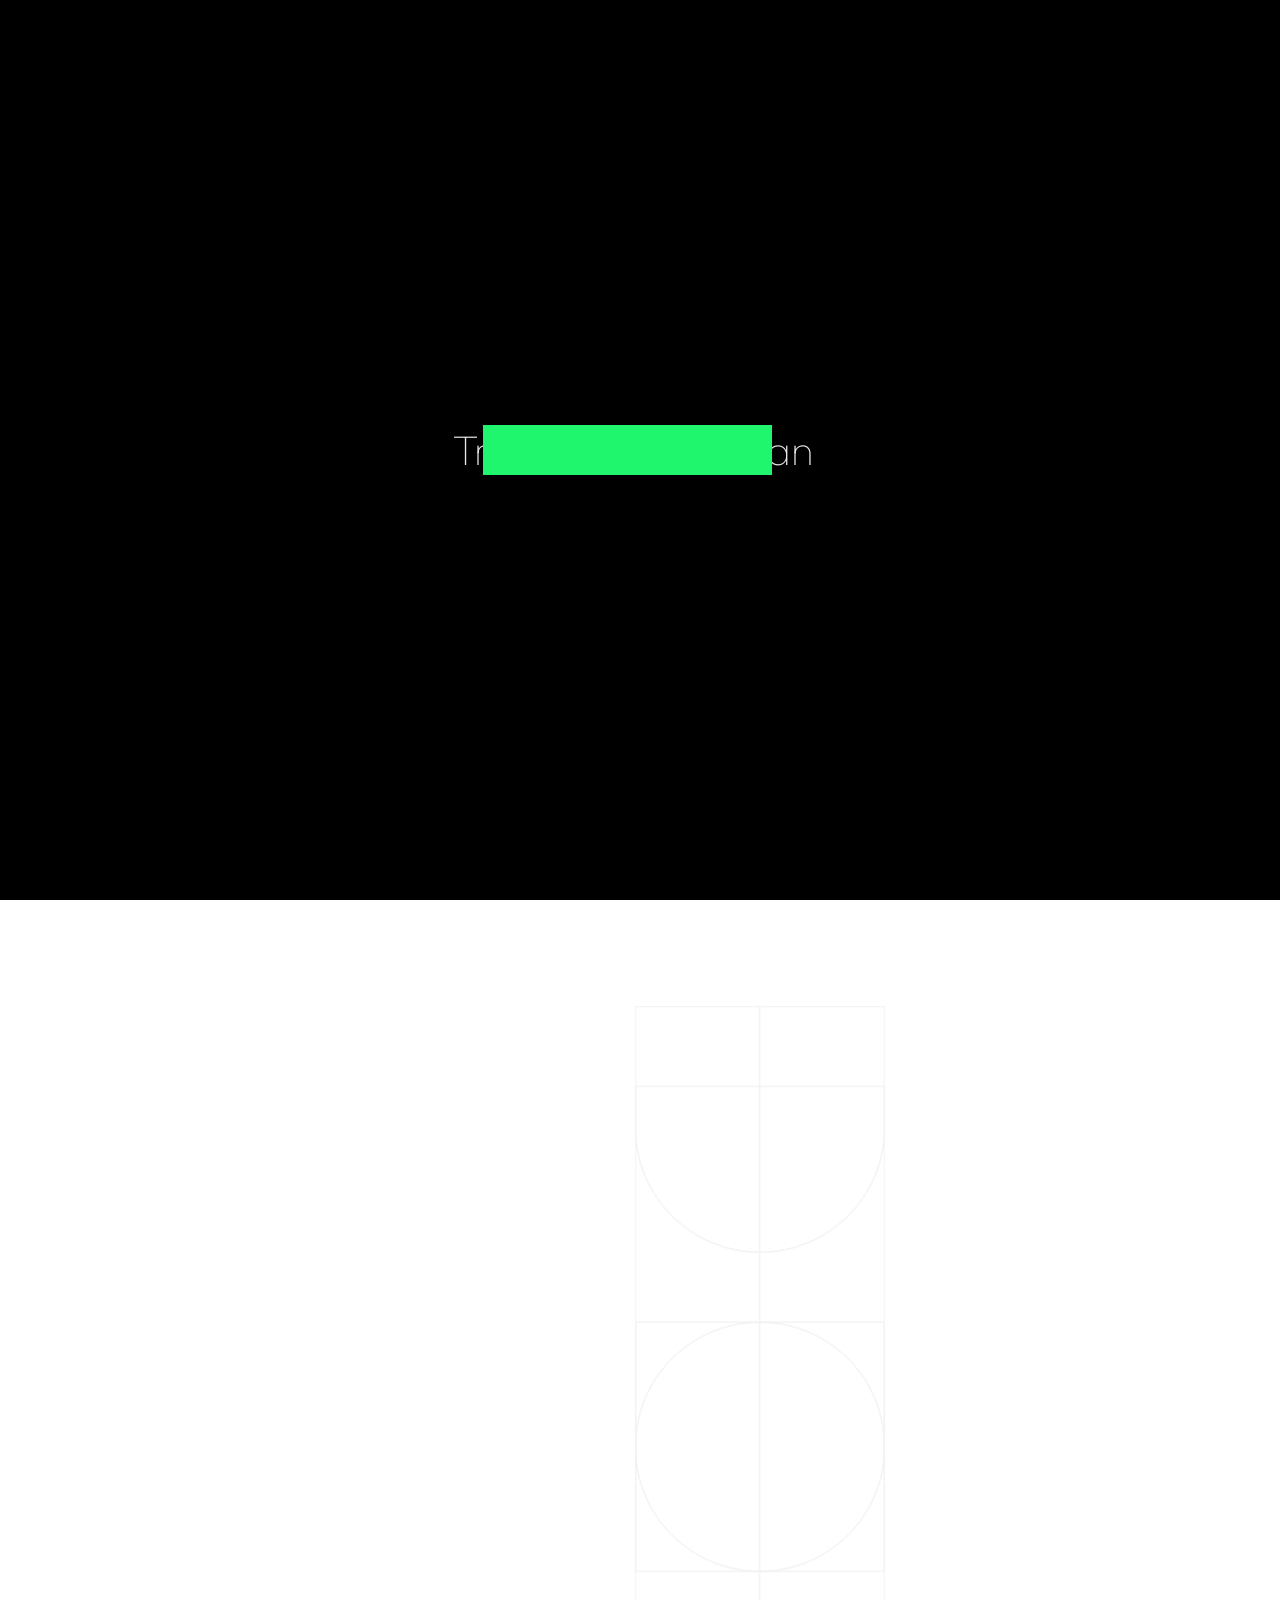
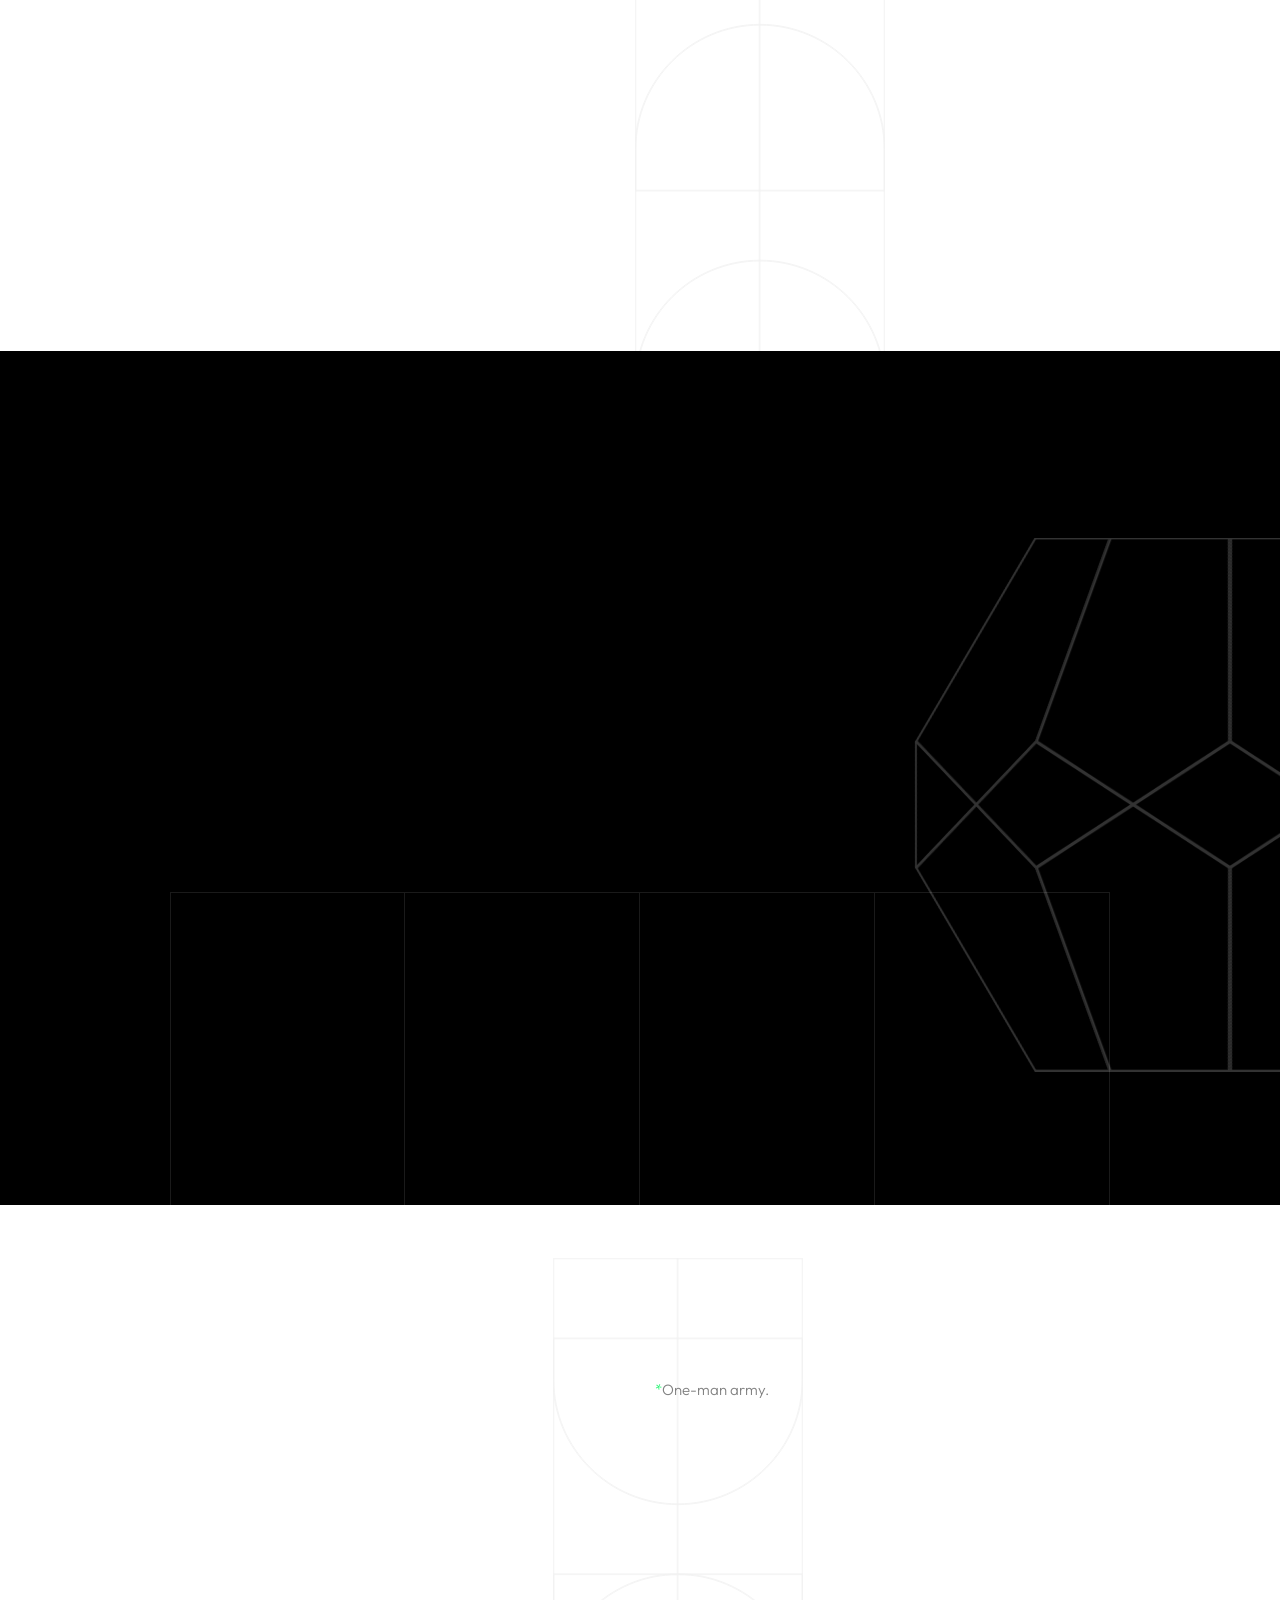
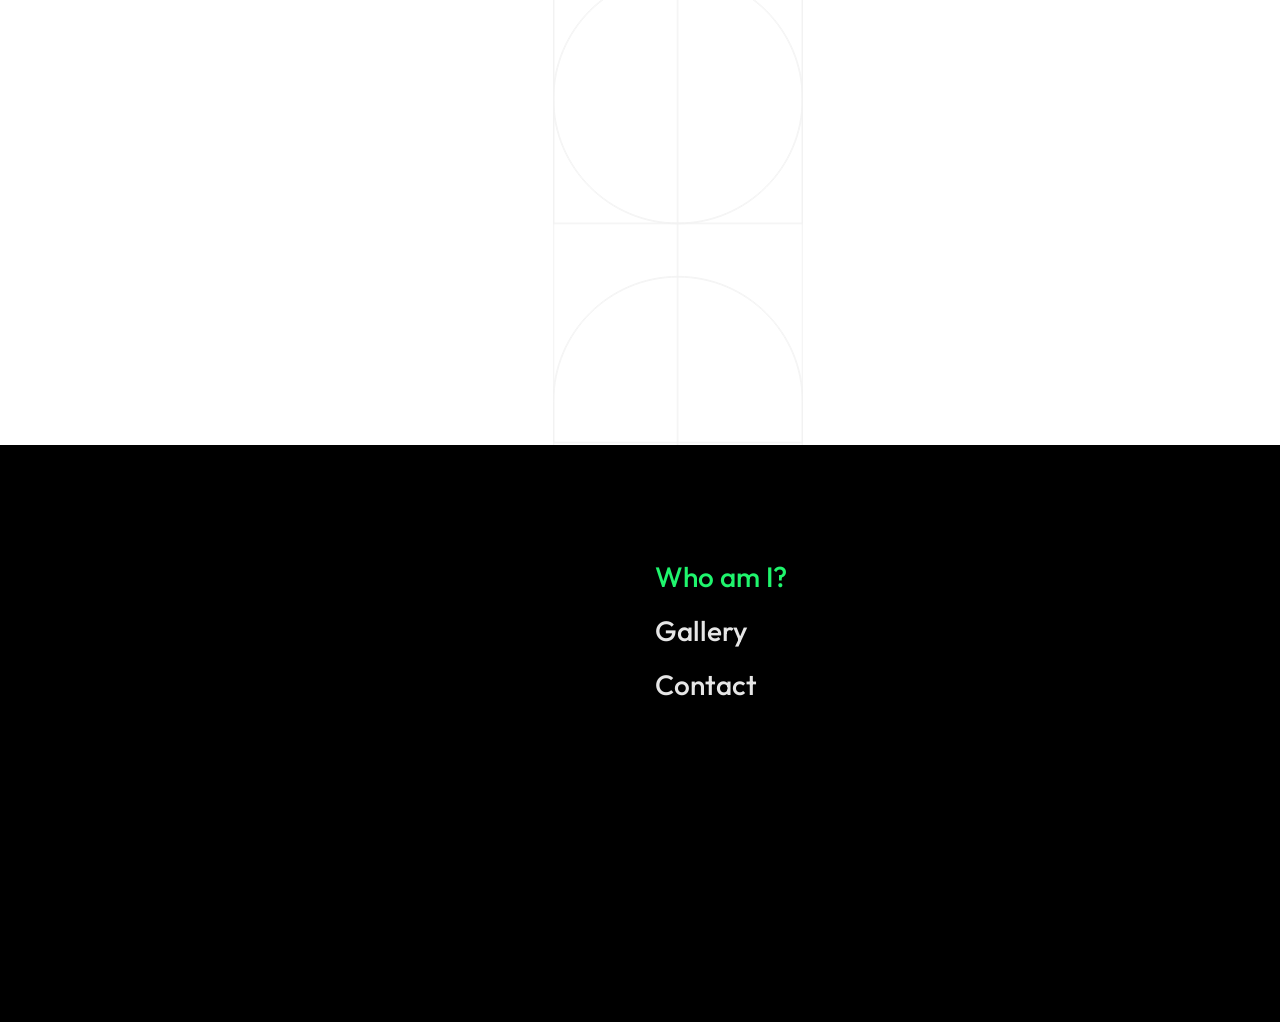
==== commit 60766f32: "Final almost" ====
--- a/index.html
+++ b/index.html
@@ -43,9 +43,9 @@
         <div class="mil-preloader">
             <div class="mil-preloader-animation">
                 <div class="mil-pos-abs mil-animation-1">
-                    <p class="mil-h3 mil-muted mil-thin">Amazing</p>
-                    <p class="mil-h3 mil-muted">Creative</p>
-                    <p class="mil-h3 mil-muted mil-thin">Prefect</p>
+                    <p class="mil-h3 mil-muted mil-thin">Trvp</p>
+                    <p class="mil-h3 mil-muted">Love</p>
+                    <p class="mil-h3 mil-muted mil-thin">Musician</p>
                 </div>
                 <div class="mil-pos-abs mil-animation-2">
                     <div class="mil-reveal-frame">
@@ -67,7 +67,7 @@
         <div class="mil-menu-frame">
             <!-- frame clone -->
             <div class="mil-frame-top">
-                <a href="https://index.html" class="mil-logo">HESVM.</a>
+                <a href="/index.html" class="mil-logo">HESVM.</a>
                 <div class="mil-menu-btn">
                     <span></span>
                 </div>
@@ -80,7 +80,7 @@
                             <nav class="mil-main-menu" id="swupMenu">
                                 <ul>
                                     <li class="mil-has-children mil-active">
-                                        <a href="https://index.html/">Who am I?</a>
+                                        <a href="/index.html/">Who am I?</a>
                                     </li>
                                     <li class="mil-has-children">
                                         <a href="/gallery.html">Gallery</a>
@@ -104,7 +104,7 @@
         <!-- frame -->
         <div class="mil-frame">
             <div class="mil-frame-top">
-                <a href="https://index.html/" class="mil-logo">H.</a>
+                <a href="index.html/" class="mil-logo">H.</a>
                 <div class="mil-menu-btn">
                     <span></span>
                 </div>
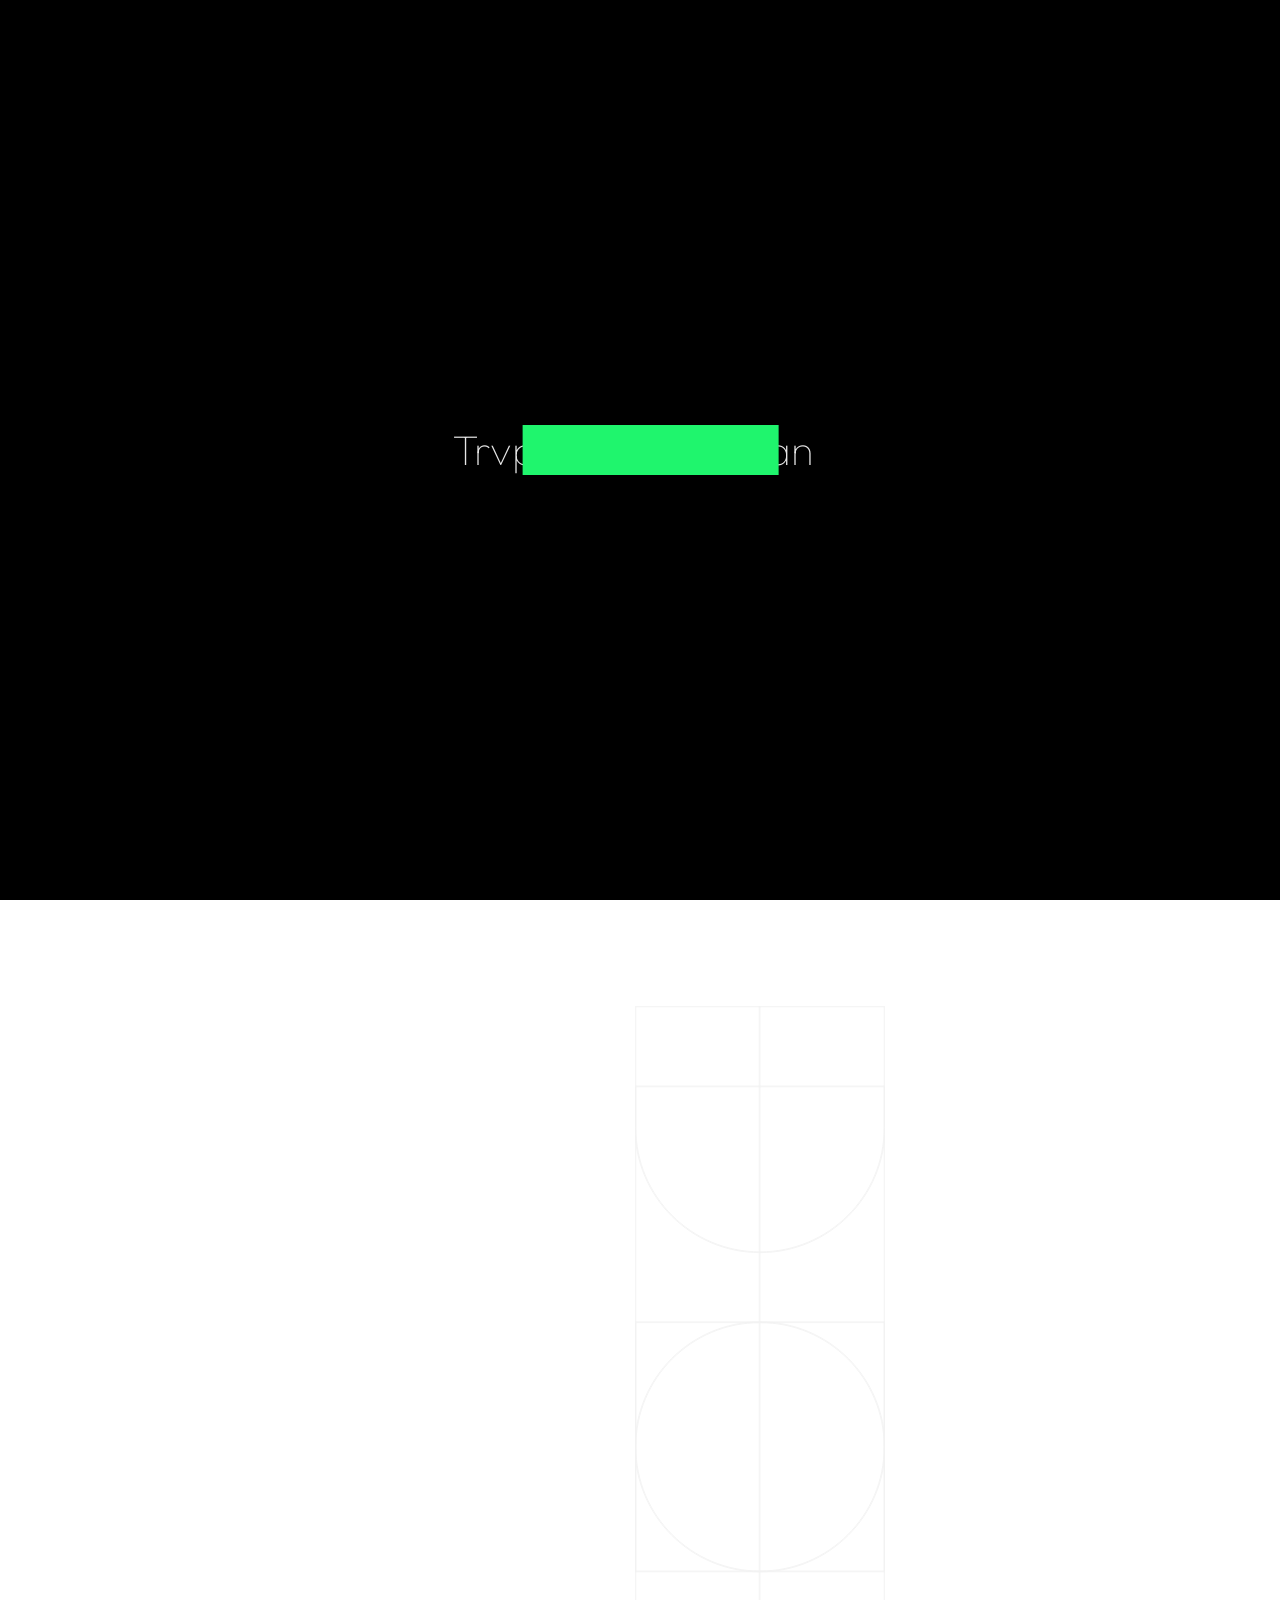
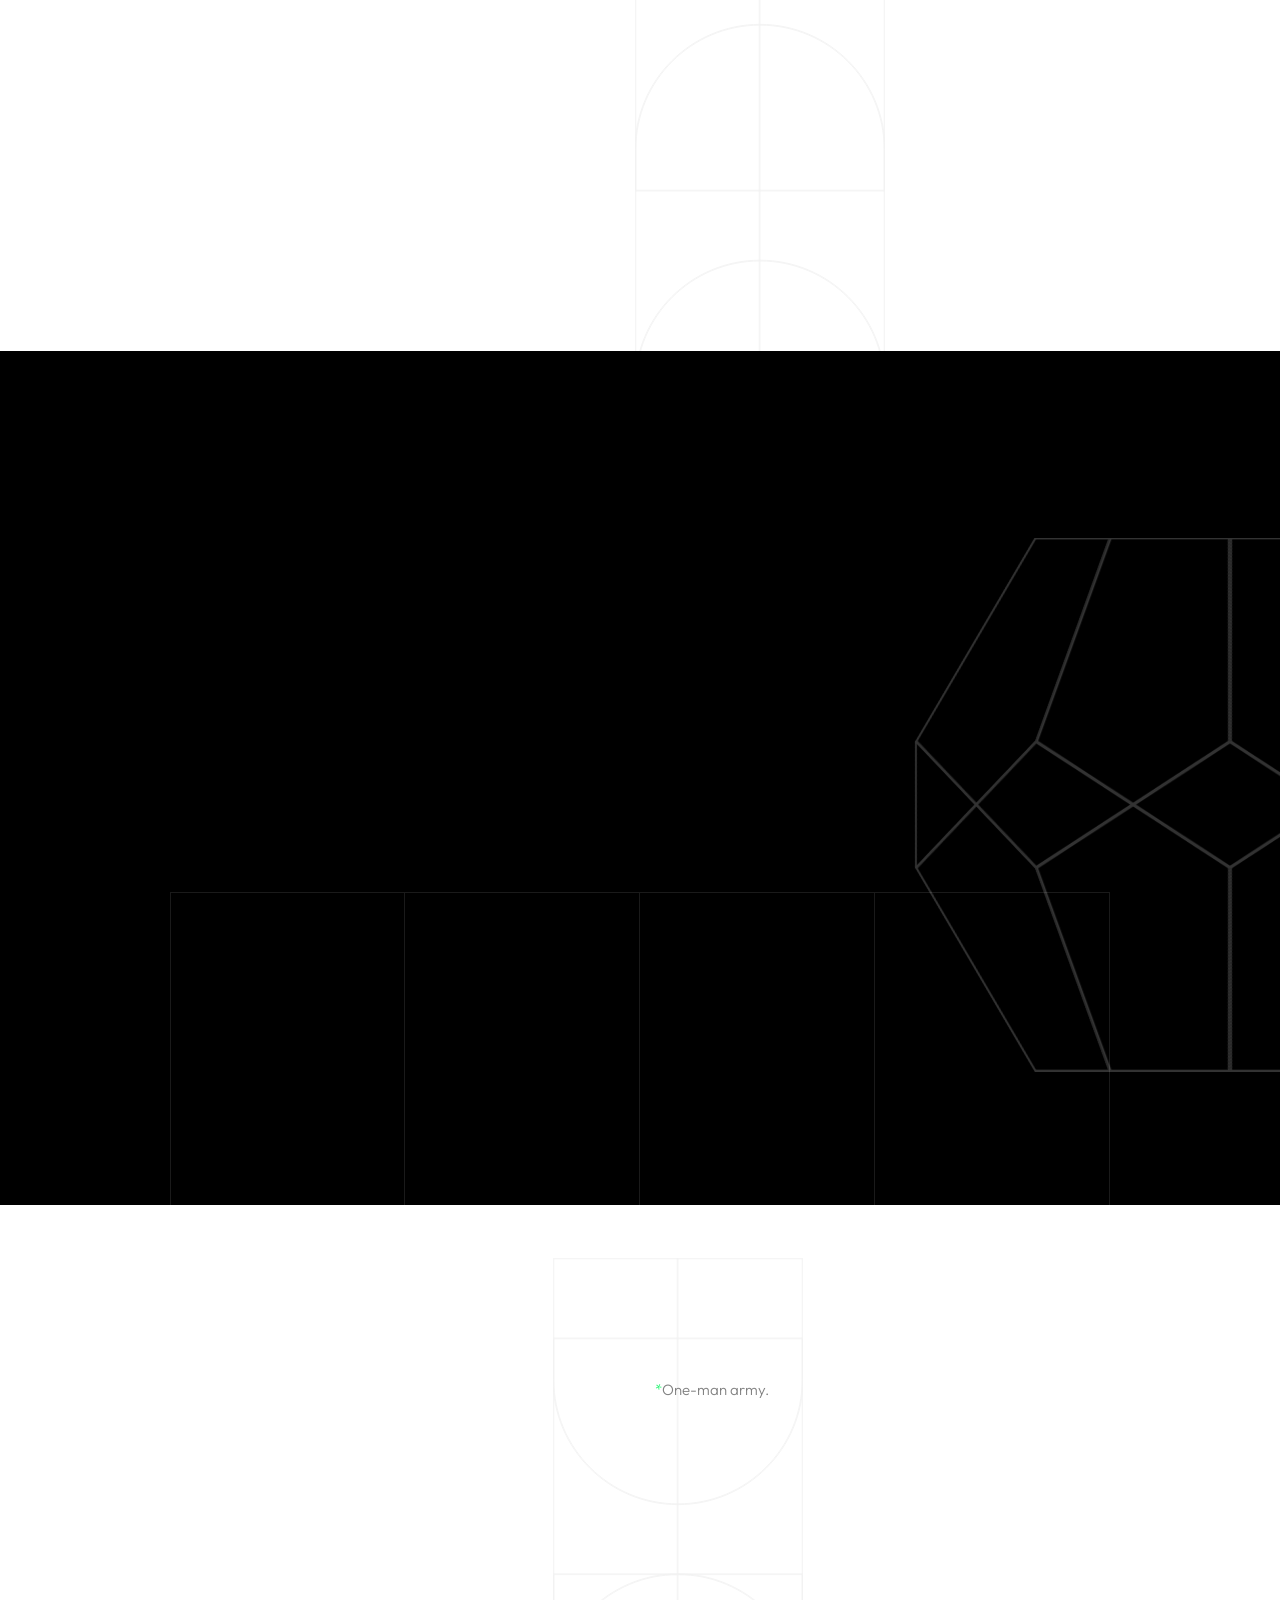
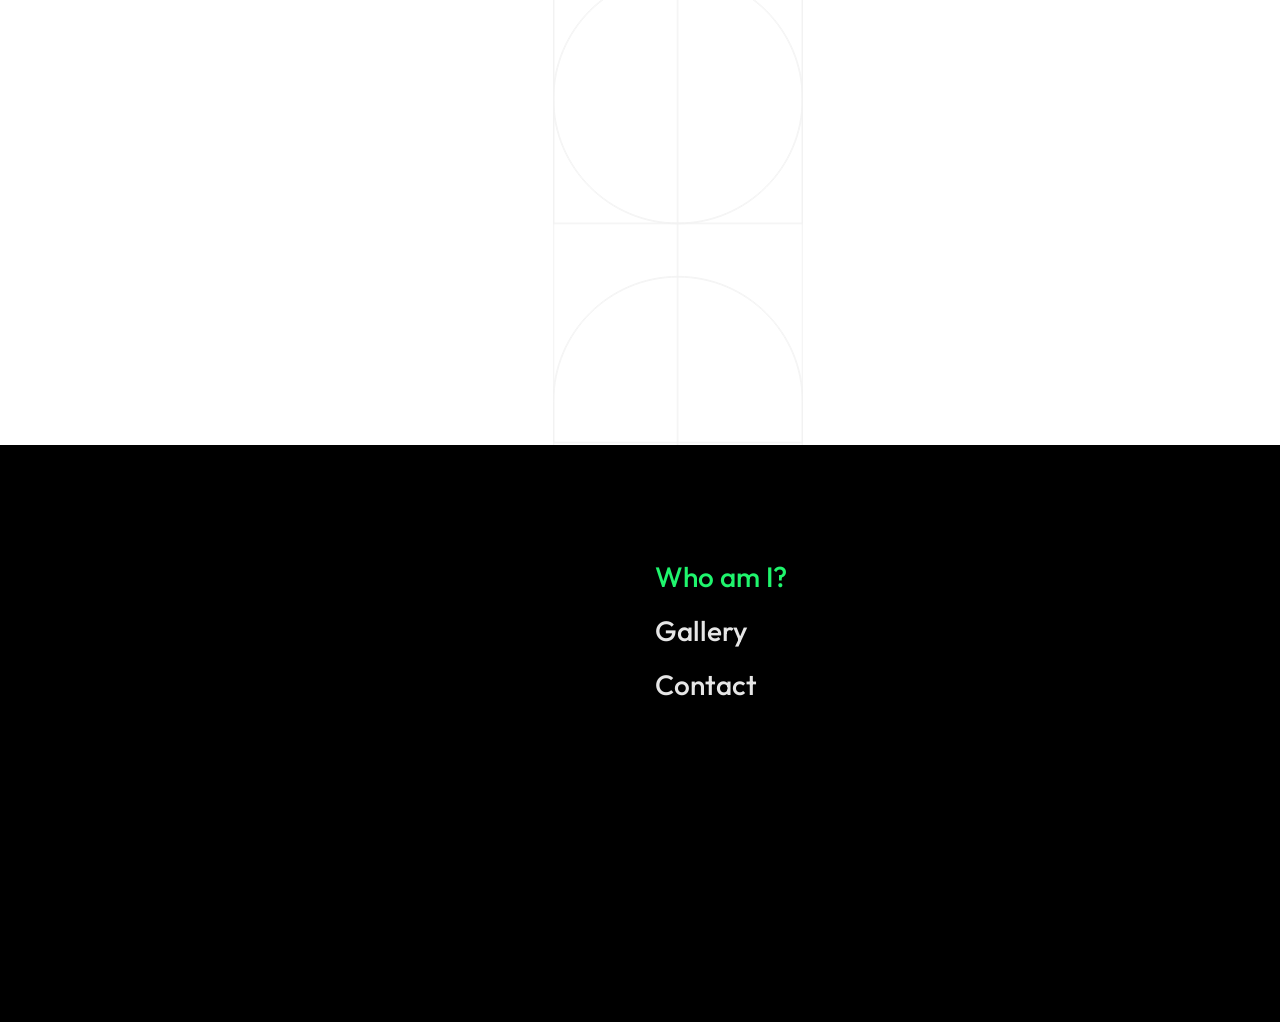
==== commit 5684938f: "gallery fix" ====
--- a/index.html
+++ b/index.html
@@ -368,7 +368,7 @@
                                                         <a href="https://index.html/">Who am I?</a>
                                                     </li>
                                                     <li class="mil-has-children">
-                                                        <a href="/Gallery.html">Gallery</a>
+                                                        <a href="/gallery.html">Gallery</a>
                                                     </li>
                                                     <li class="mil-has-children">
                                                         <a href="/contact.html">Contact</a>
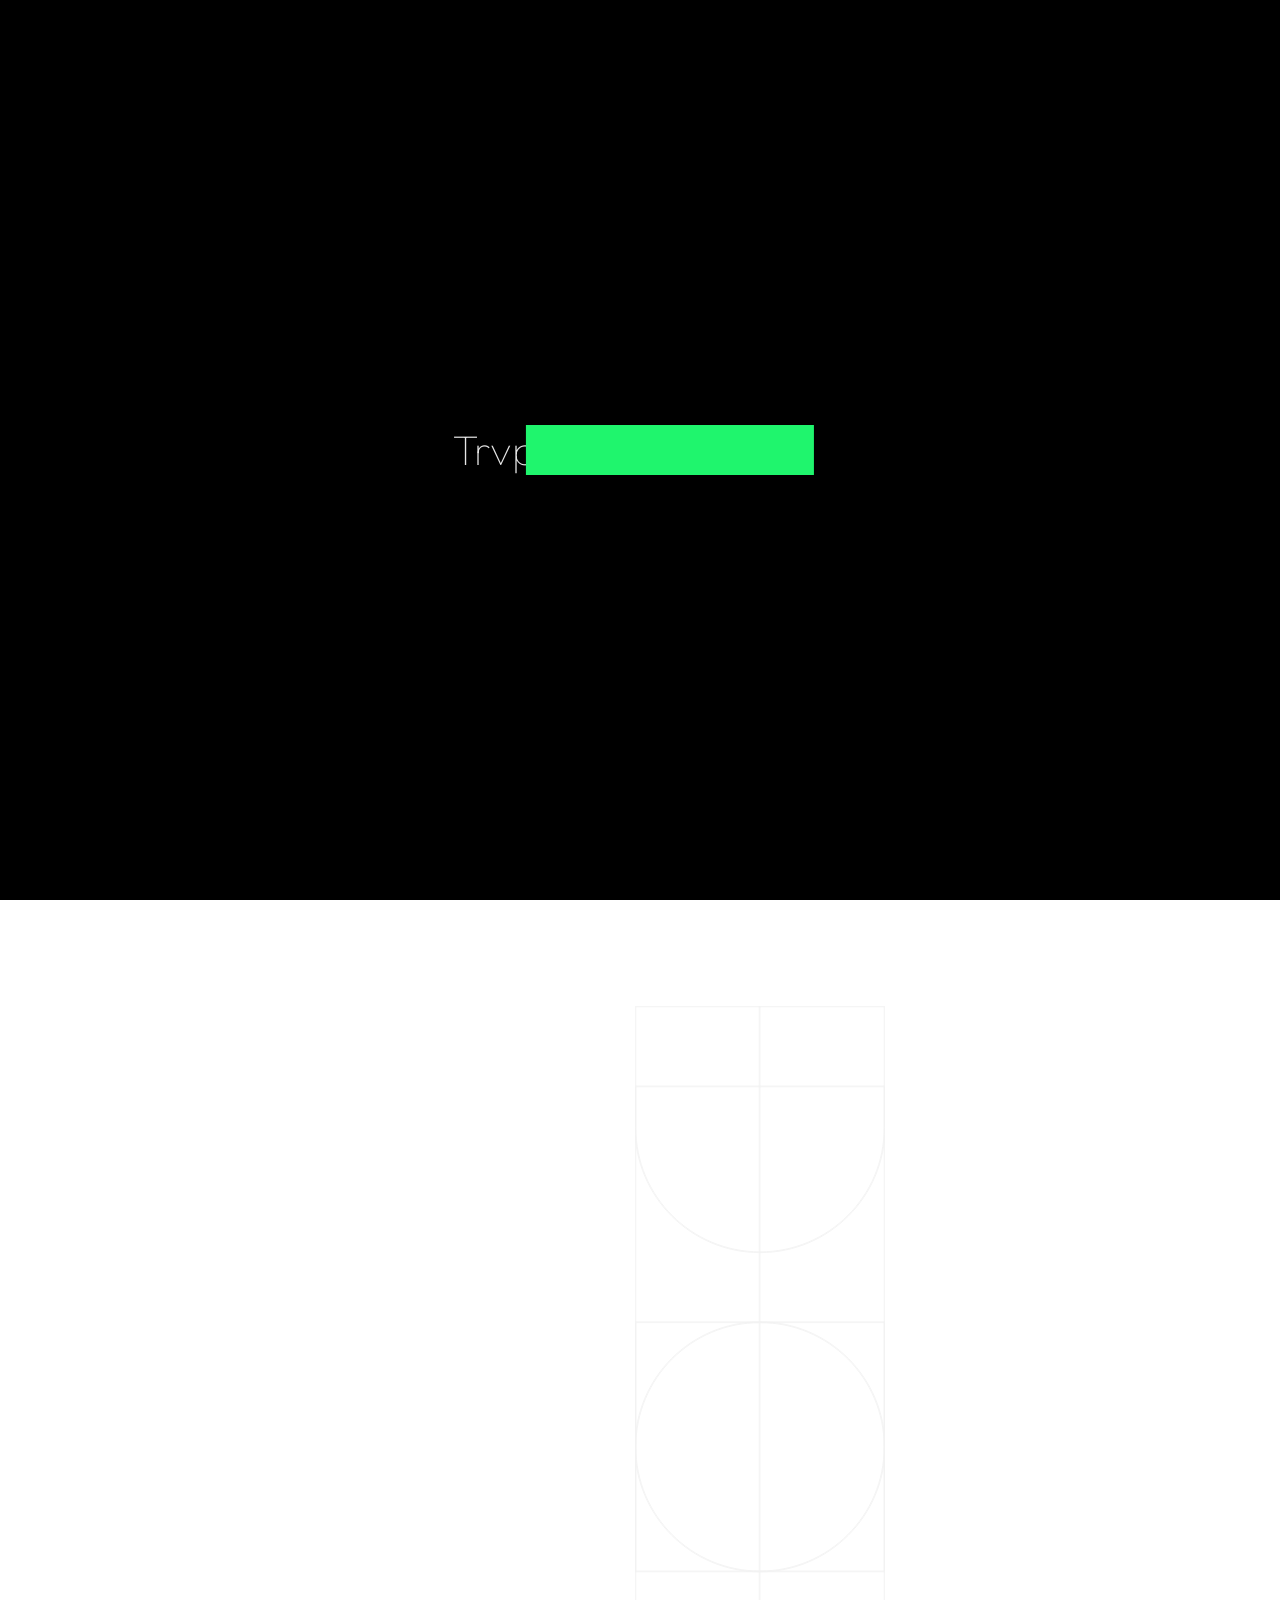
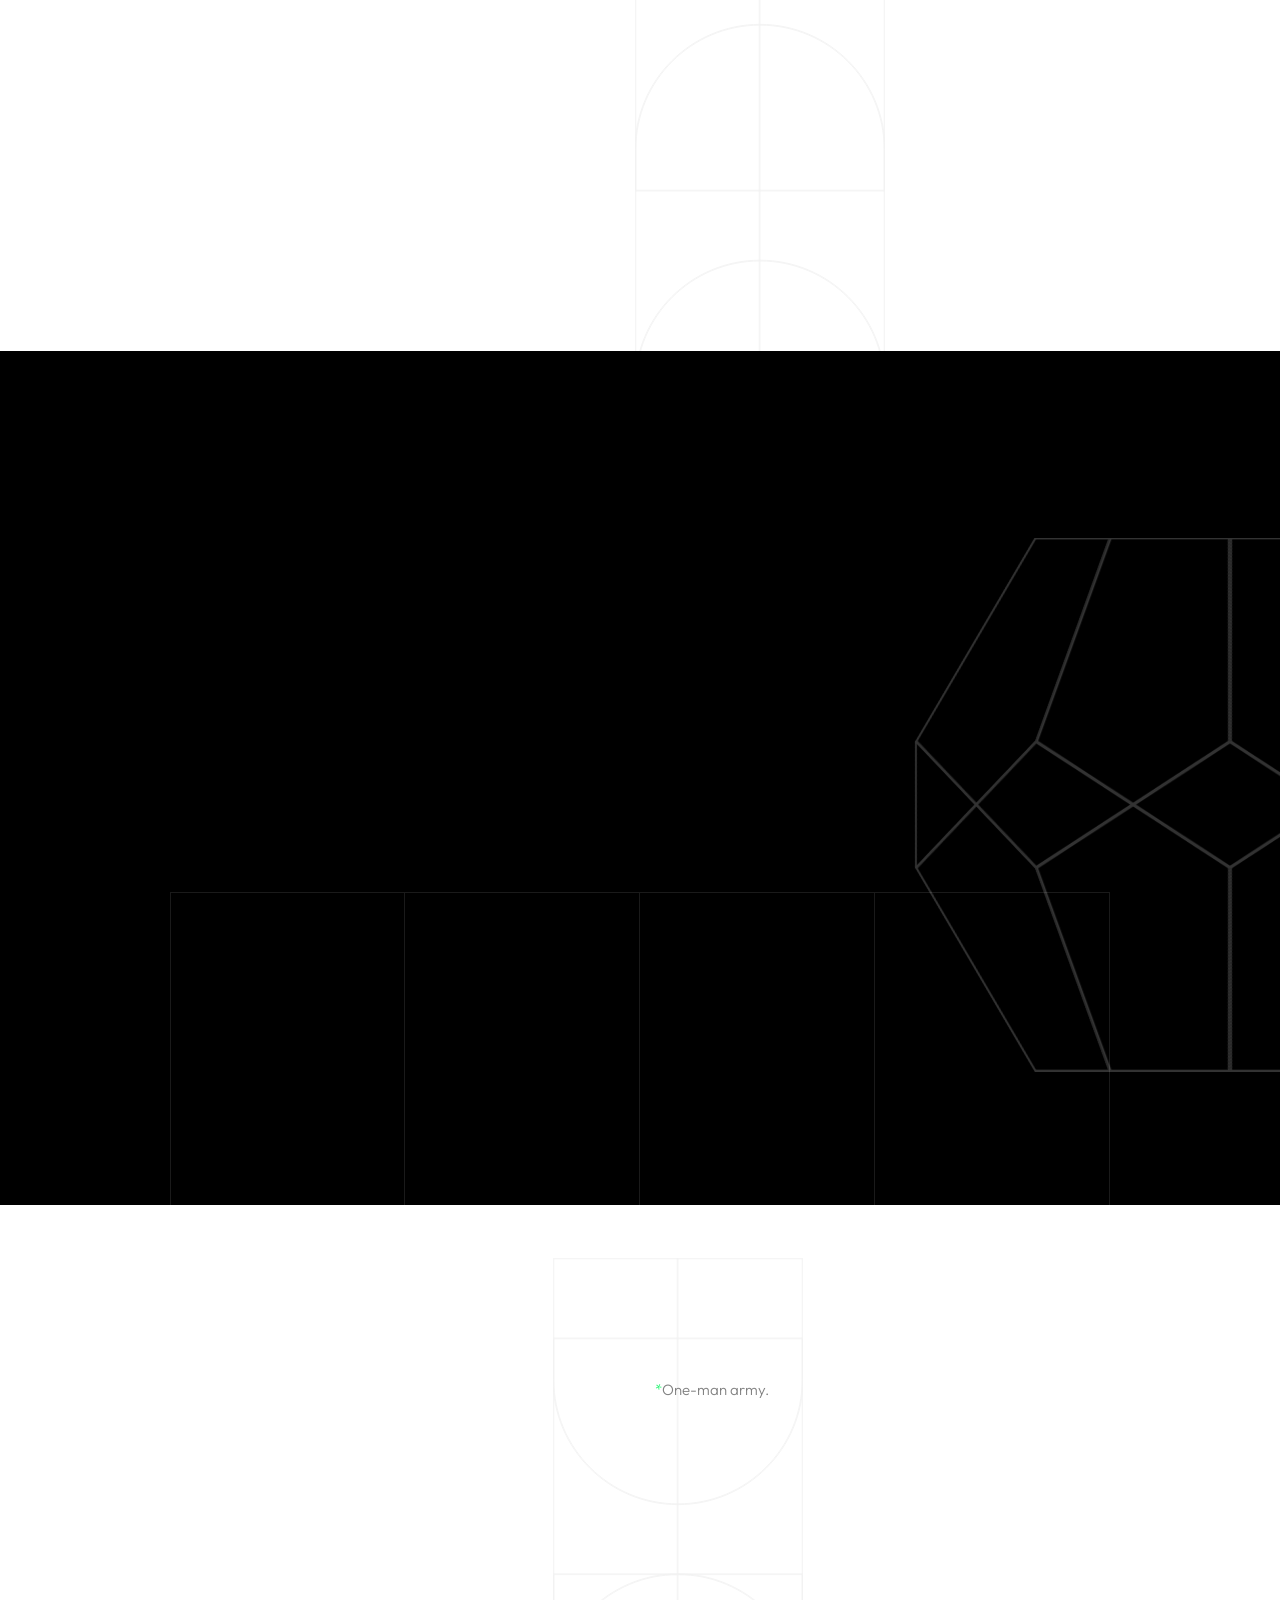
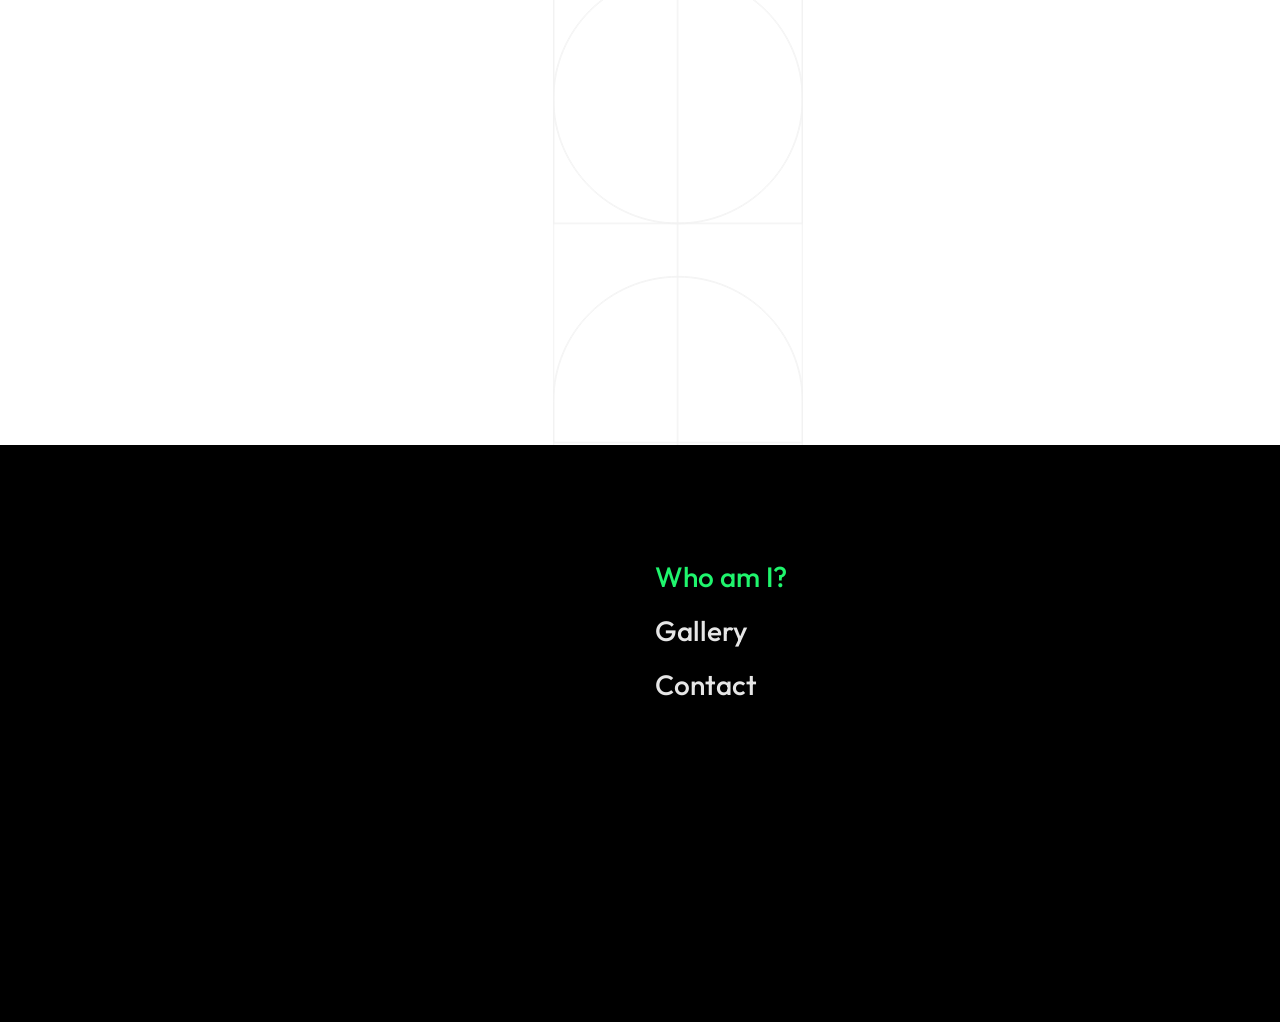
==== commit 34c6484f: "favicon added" ====
--- a/index.html
+++ b/index.html
@@ -17,6 +17,8 @@
     <link rel="stylesheet" href="css/plugins/fancybox.min.css">
     <!-- ashley scss -->
     <link rel="stylesheet" href="css/style.css">
+    <!-- favicon -->
+    <link rel="icon" type="image/x-icon" href="/img/Hesam/favicon.ico">
     <!-- page name -->
     <title> Hesam Hp | Cover Art ShowCase </title>
 
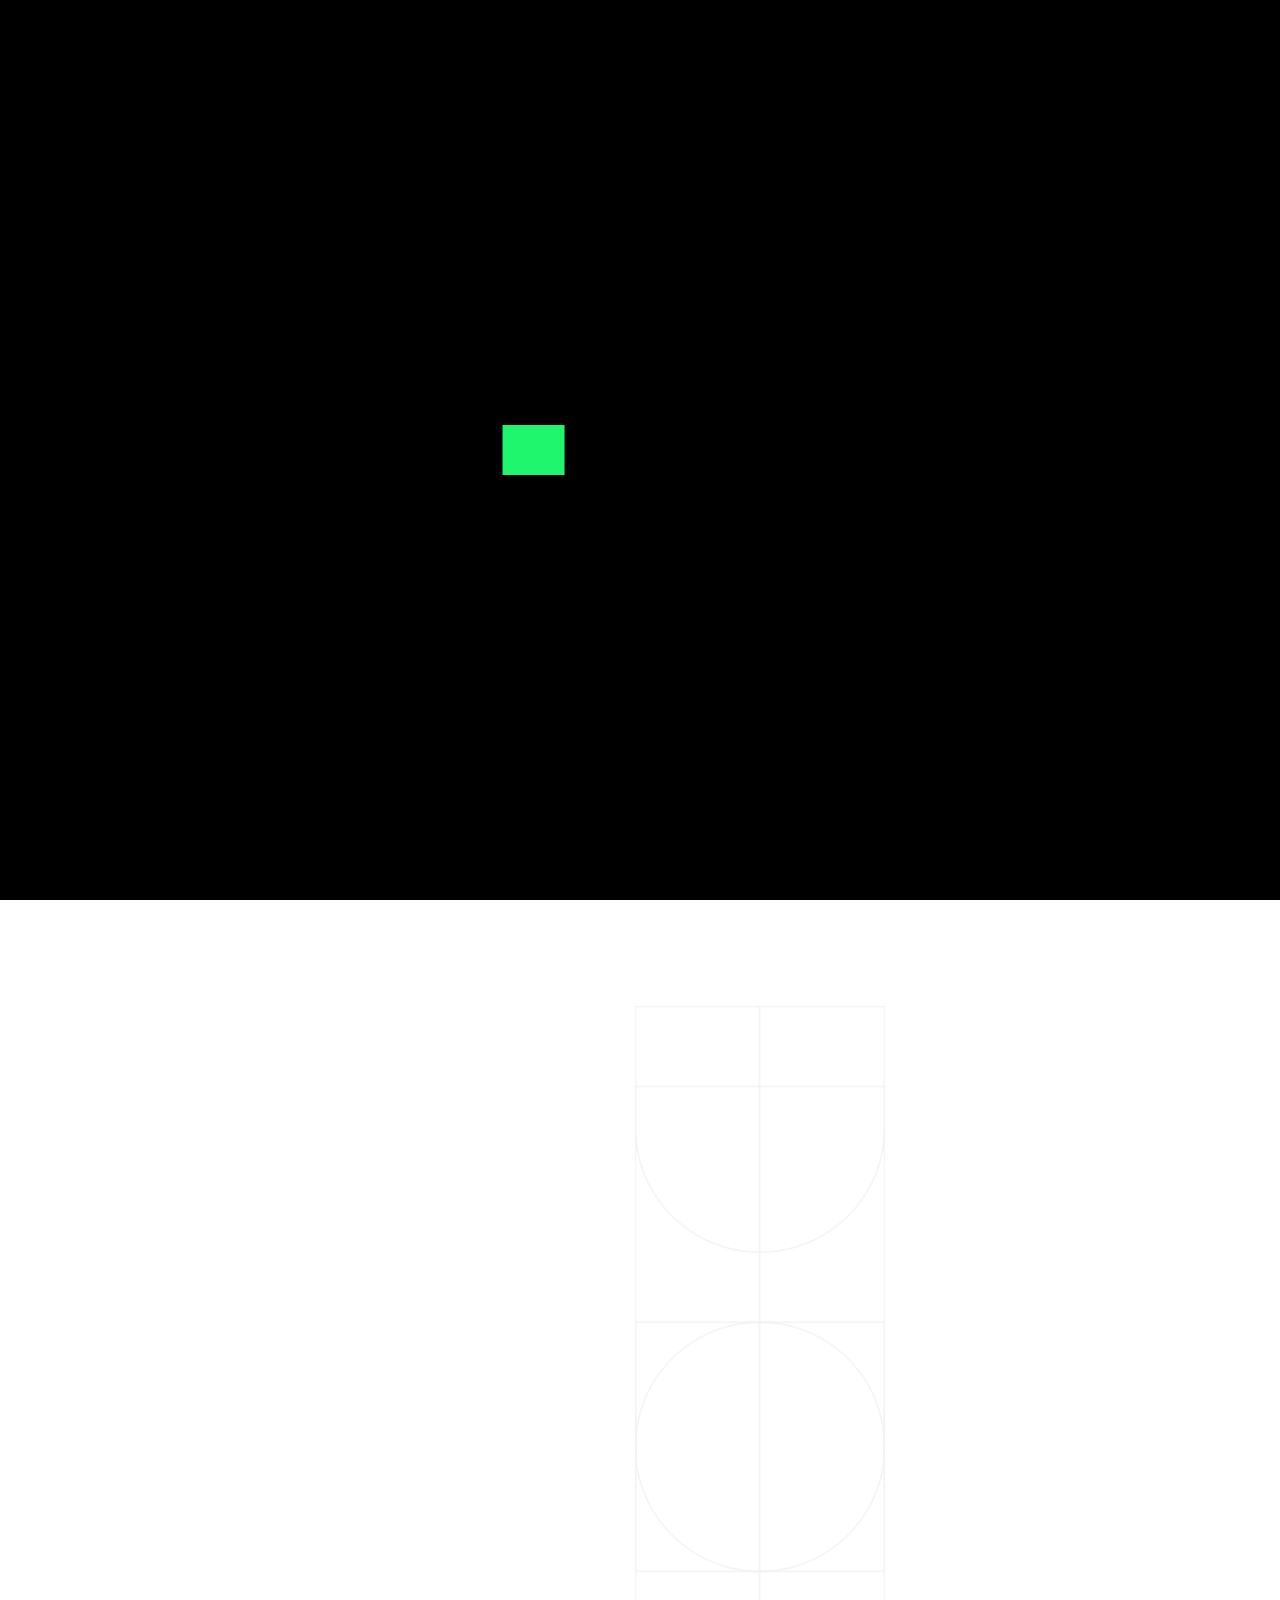
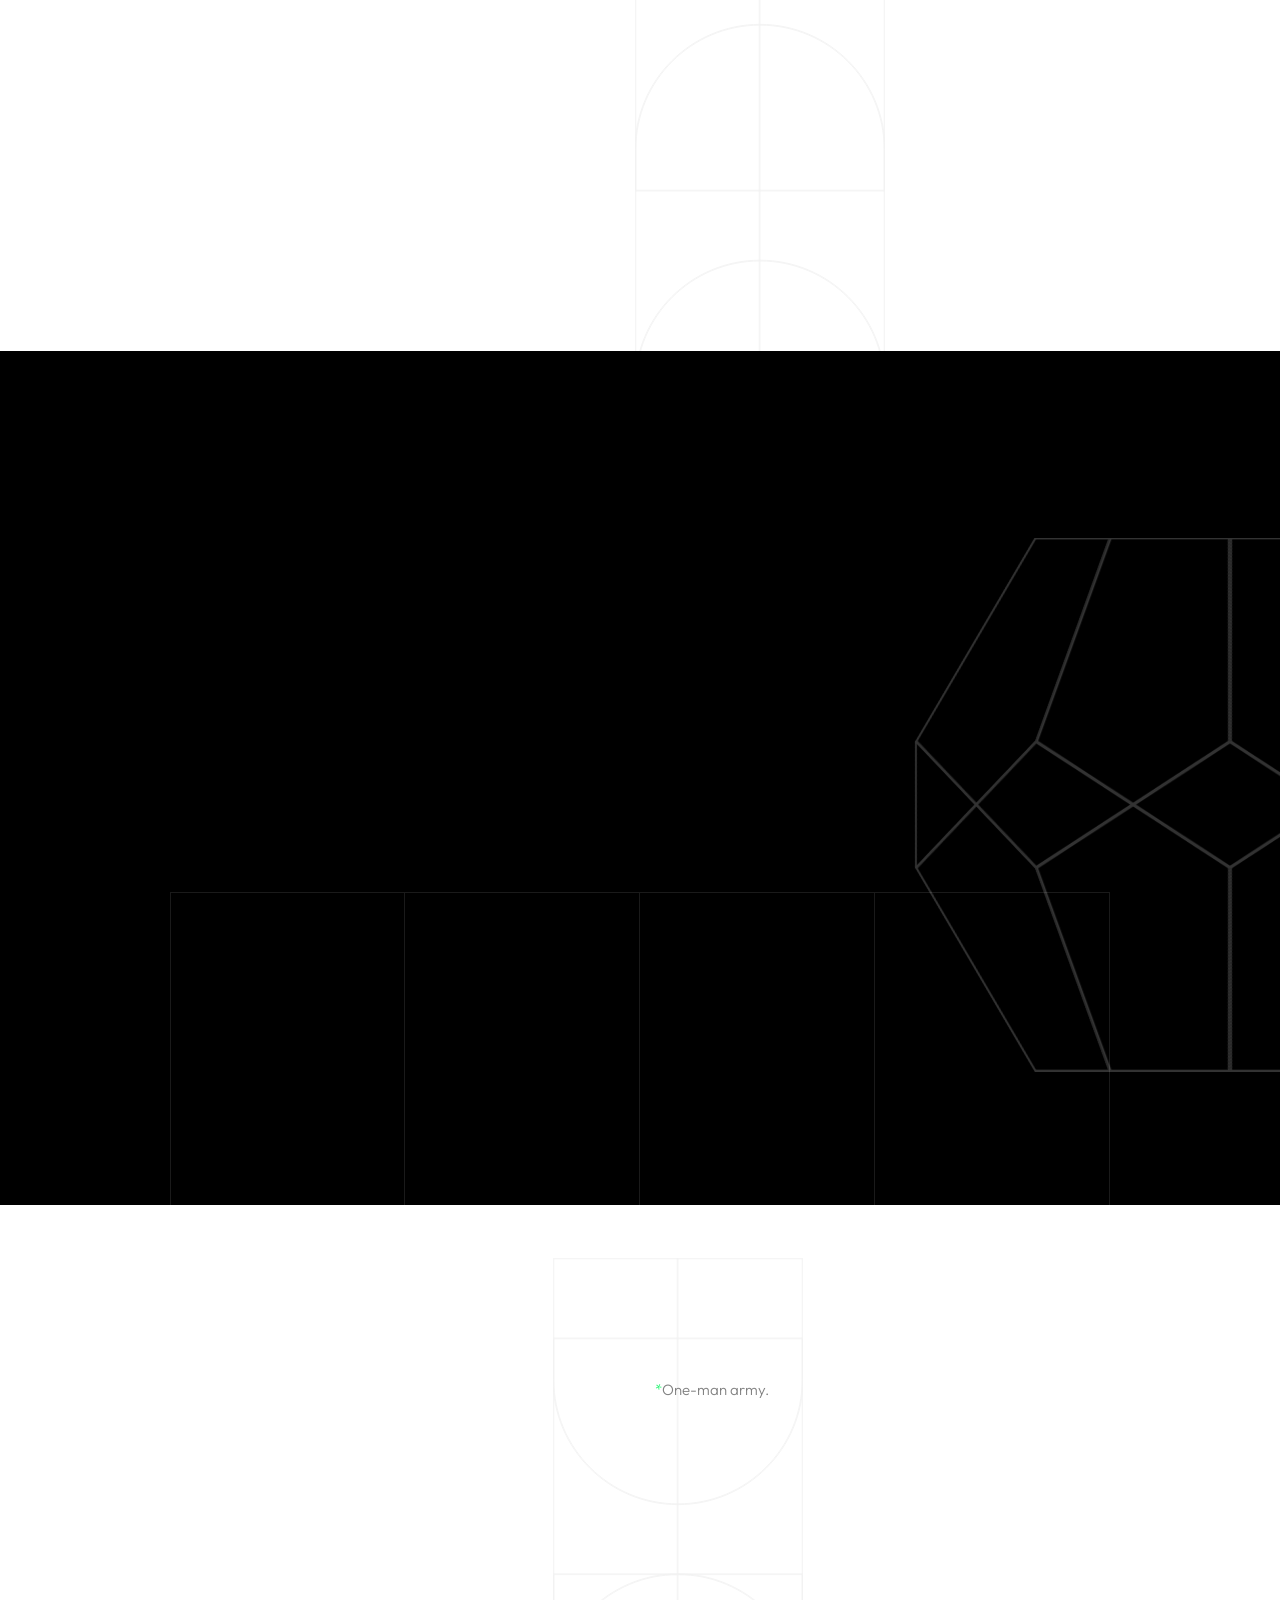
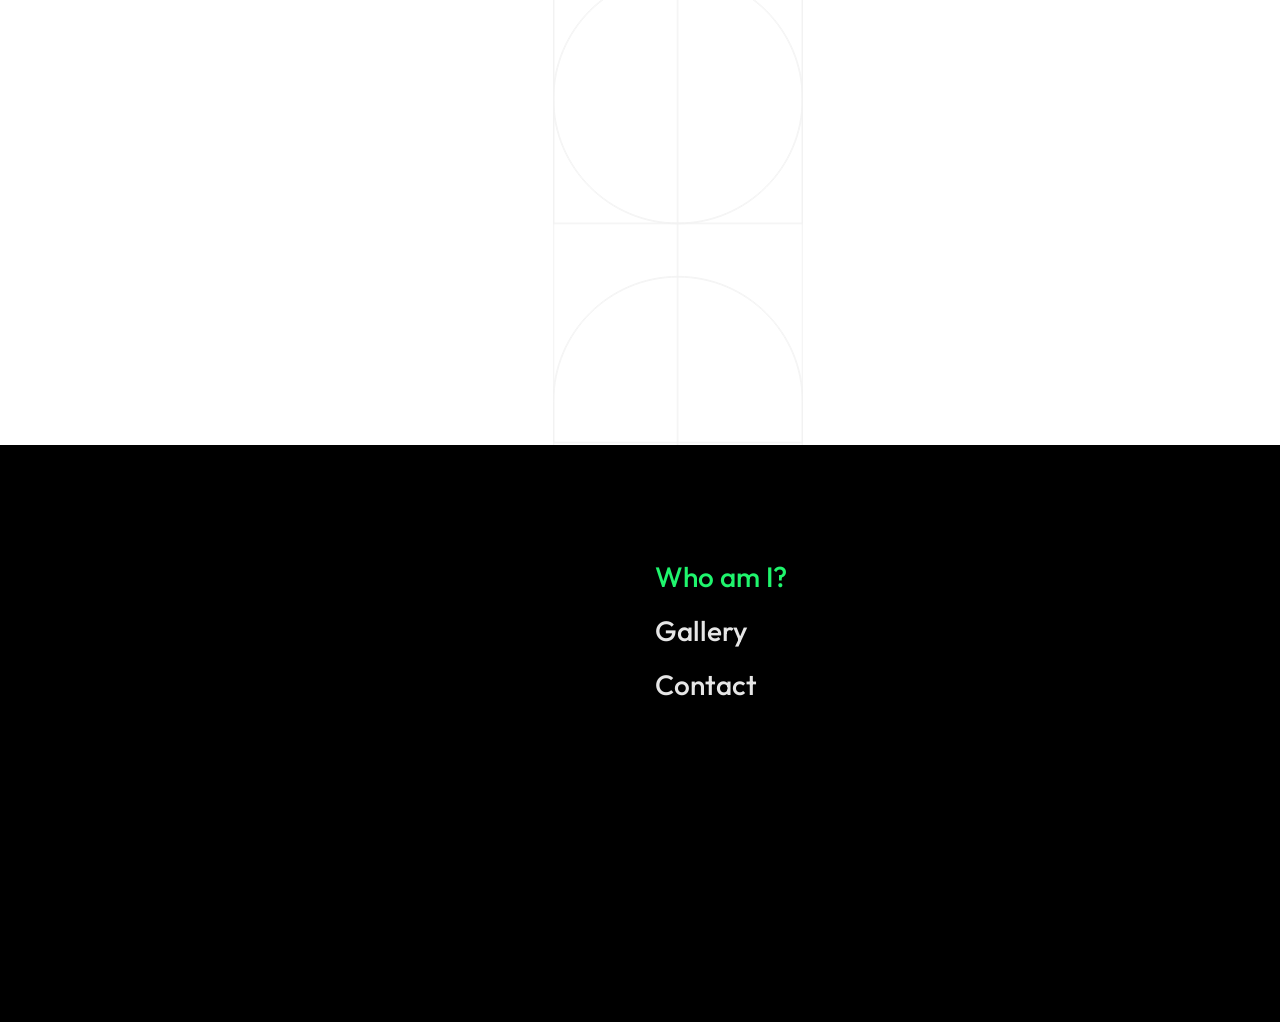
==== commit 1134e952: "test" ====
--- a/index.html
+++ b/index.html
@@ -149,7 +149,7 @@
                                     </div>
                                 </div>
 
-                                <a href="https://instagram.com/hesvmhsp" target="_blank" class="mil-button mil-arrow-place mil-btn-space">
+                                <a href="https://instagram.com/hesvmhsp" target="_blank" class="mil-button mil-arrow-place mil-btn-space" data-no-swup>
                                     <span>Follow me!</span>
                                 </a>
 
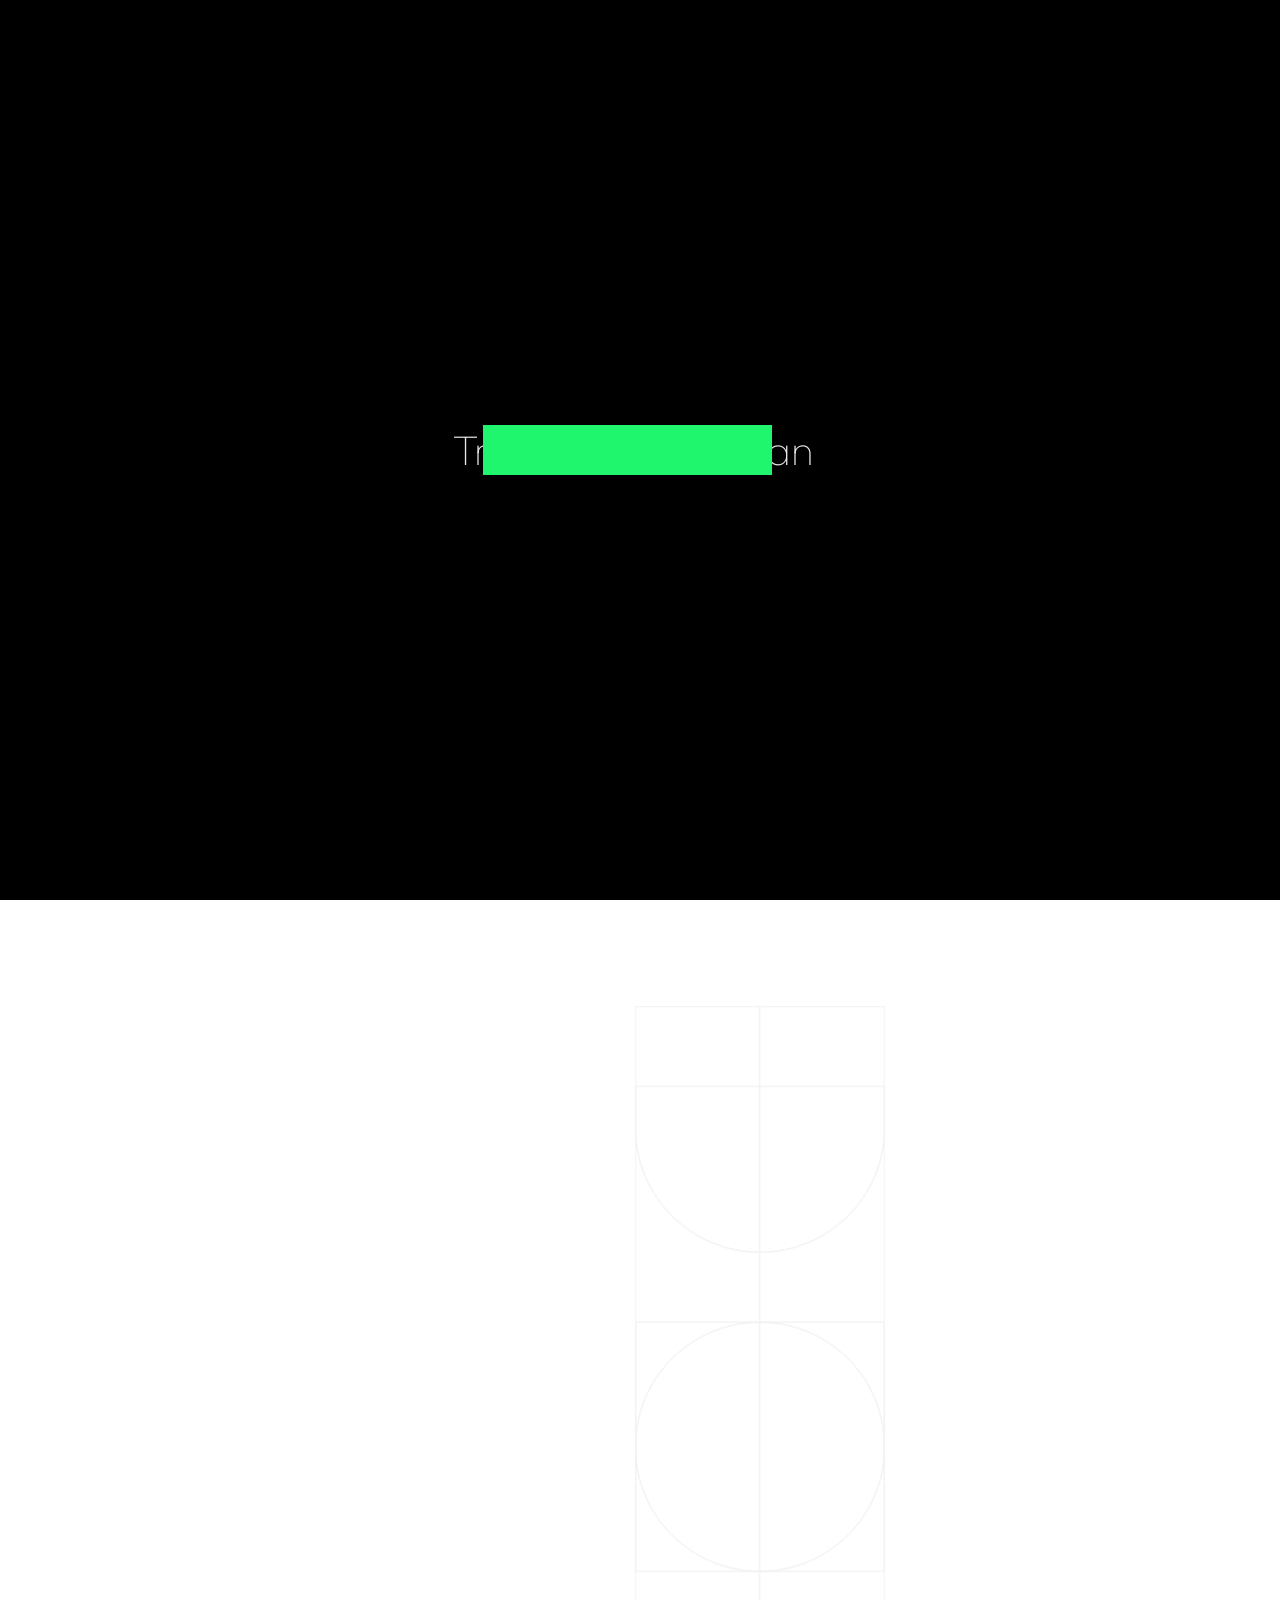
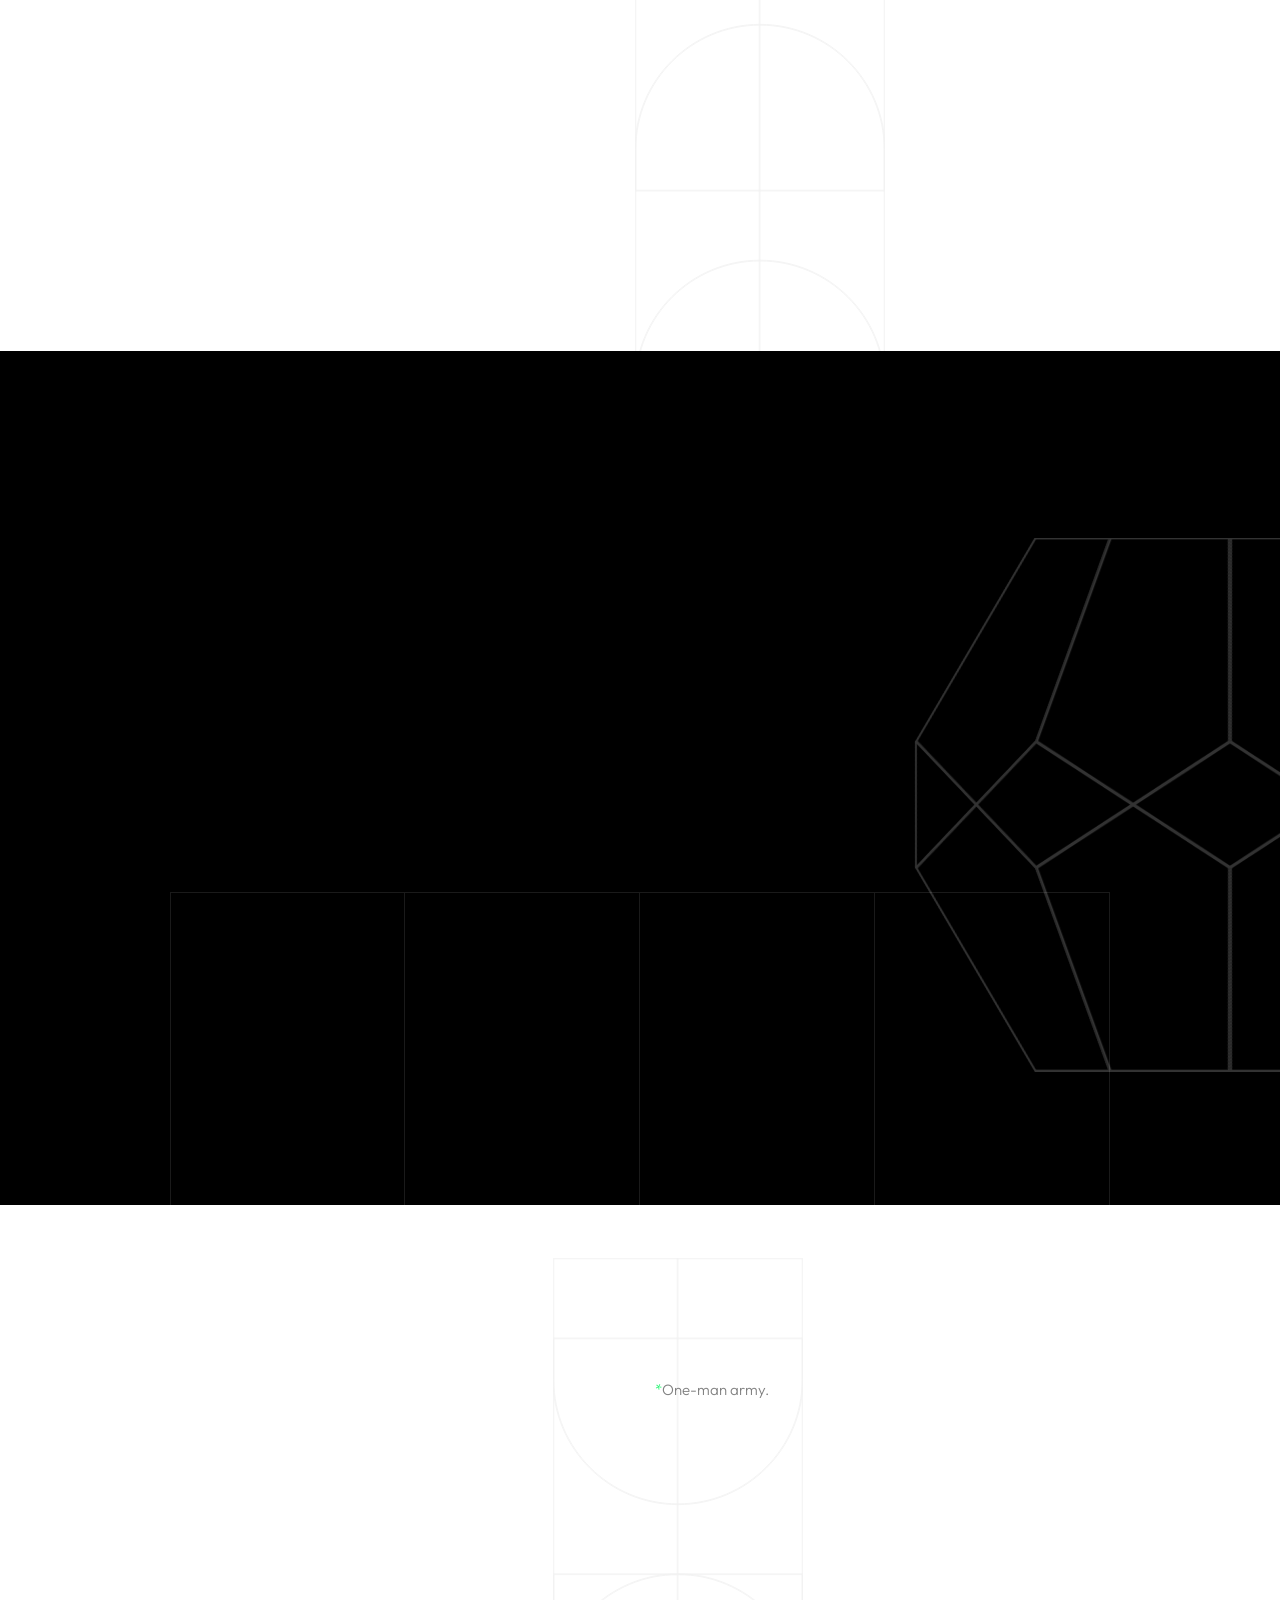
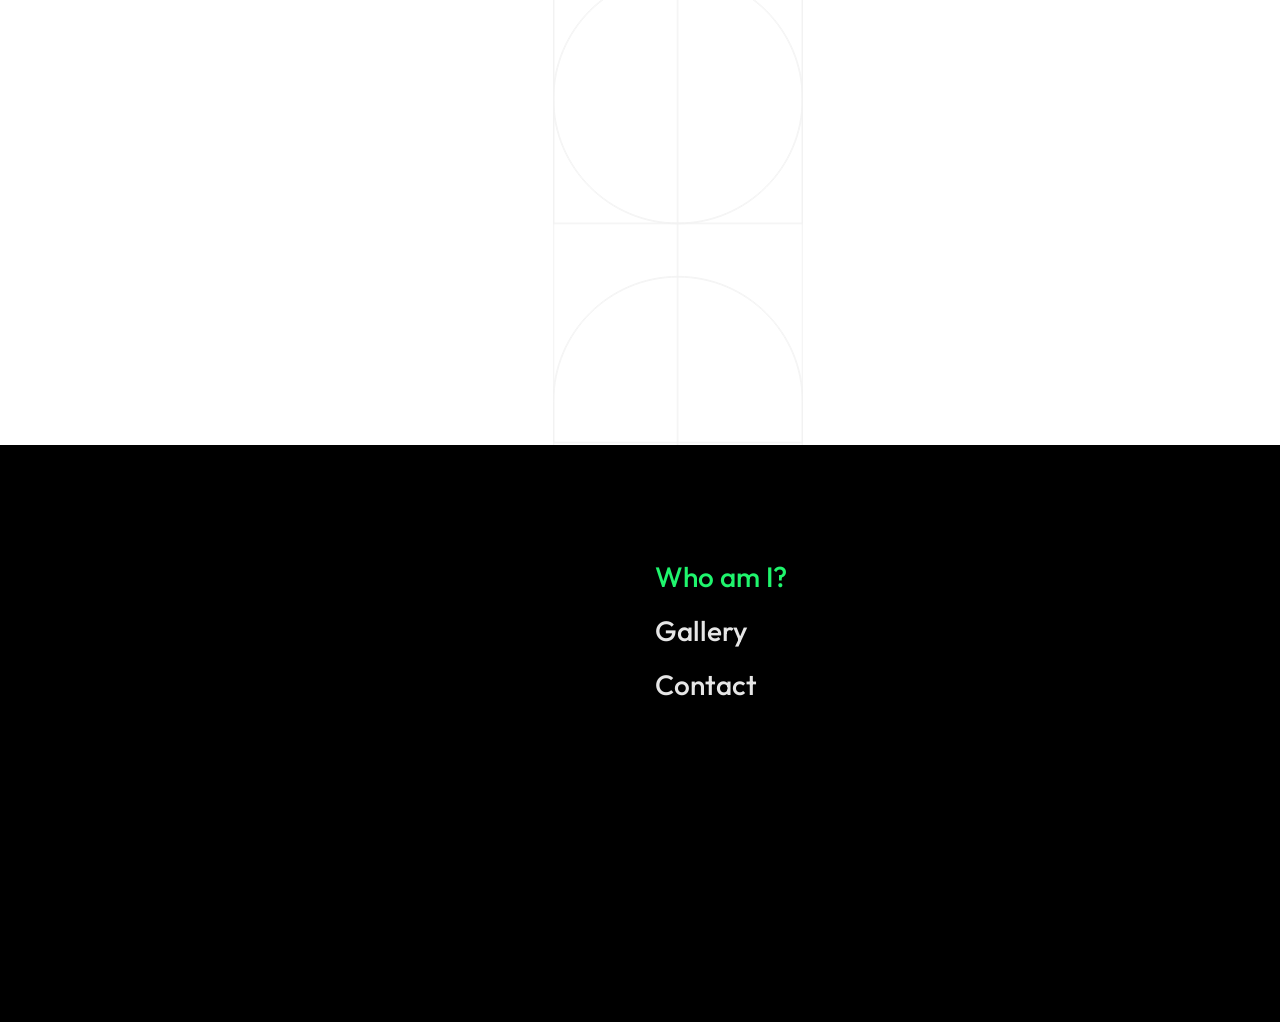
==== commit dd94ade4: "link" ====
--- a/index.html
+++ b/index.html
@@ -303,7 +303,7 @@
 
                                     <p class="mil-up mil-mb-60"></p>
 
-                                    <div class="mil-up"><a href="https://t.me/lil_amoo" class="mil-button mil-arrow-place mil-mb-60"><span>DM ME</span></a></div>
+                                    <div class="mil-up"><a href="https://t.me/lil_amoo" class="mil-button mil-arrow-place mil-mb-60" data-no-swup><span>DM ME</span></a></div>
 
                                     <h4 class="mil-up"><span class="mil-thin">i  </span>deliver<br><span class="mil-thin">Creative</span> results.</h4>
                                 </div>
@@ -382,9 +382,9 @@
                                         <div class="col-md-6 col-lg-5">
 
                                             <ul class="mil-menu-list mil-up mil-mb-60">
-                                                <li><a href="https://instagram.com/hesvmhsp" class="mil-light-soft social-icon"> <i class="fab fa-instagram"> </i>    Instagram </a></li>
+                                                <li><a href="https://instagram.com/hesvmhsp" class="mil-light-soft social-icon"> <i class="fab fa-instagram" data-no-swup> </i>    Instagram </a></li>
                                                 <br>
-                                                <li><a href="https://t.me/lil_amoo" class="mil-light-soft social-icon"> <i class="fab fa-telegram"> </i>     Telegram </a></li>
+                                                <li><a href="https://t.me/lil_amoo" class="mil-light-soft social-icon"> <i class="fab fa-telegram" data-no-swup> </i>     Telegram </a></li>
                                             </ul>
 
                                         </div>
@@ -402,7 +402,7 @@
 
                                             <h6 class="mil-muted mil-up mil-mb-30">Iran</h6>
 
-                                            <p class="mil-light-soft mil-up">North    ,<span class="mil-no-wrap"><a href="tel:+989116815458">+98 911 681 5458</a></span></p>
+                                            <p class="mil-light-soft mil-up">North    ,<span class="mil-no-wrap"><a href="tel:+989116815458" data-no-swup>+98 911 681 5458</a></span></p>
 
                                         </div>
                                     </div>
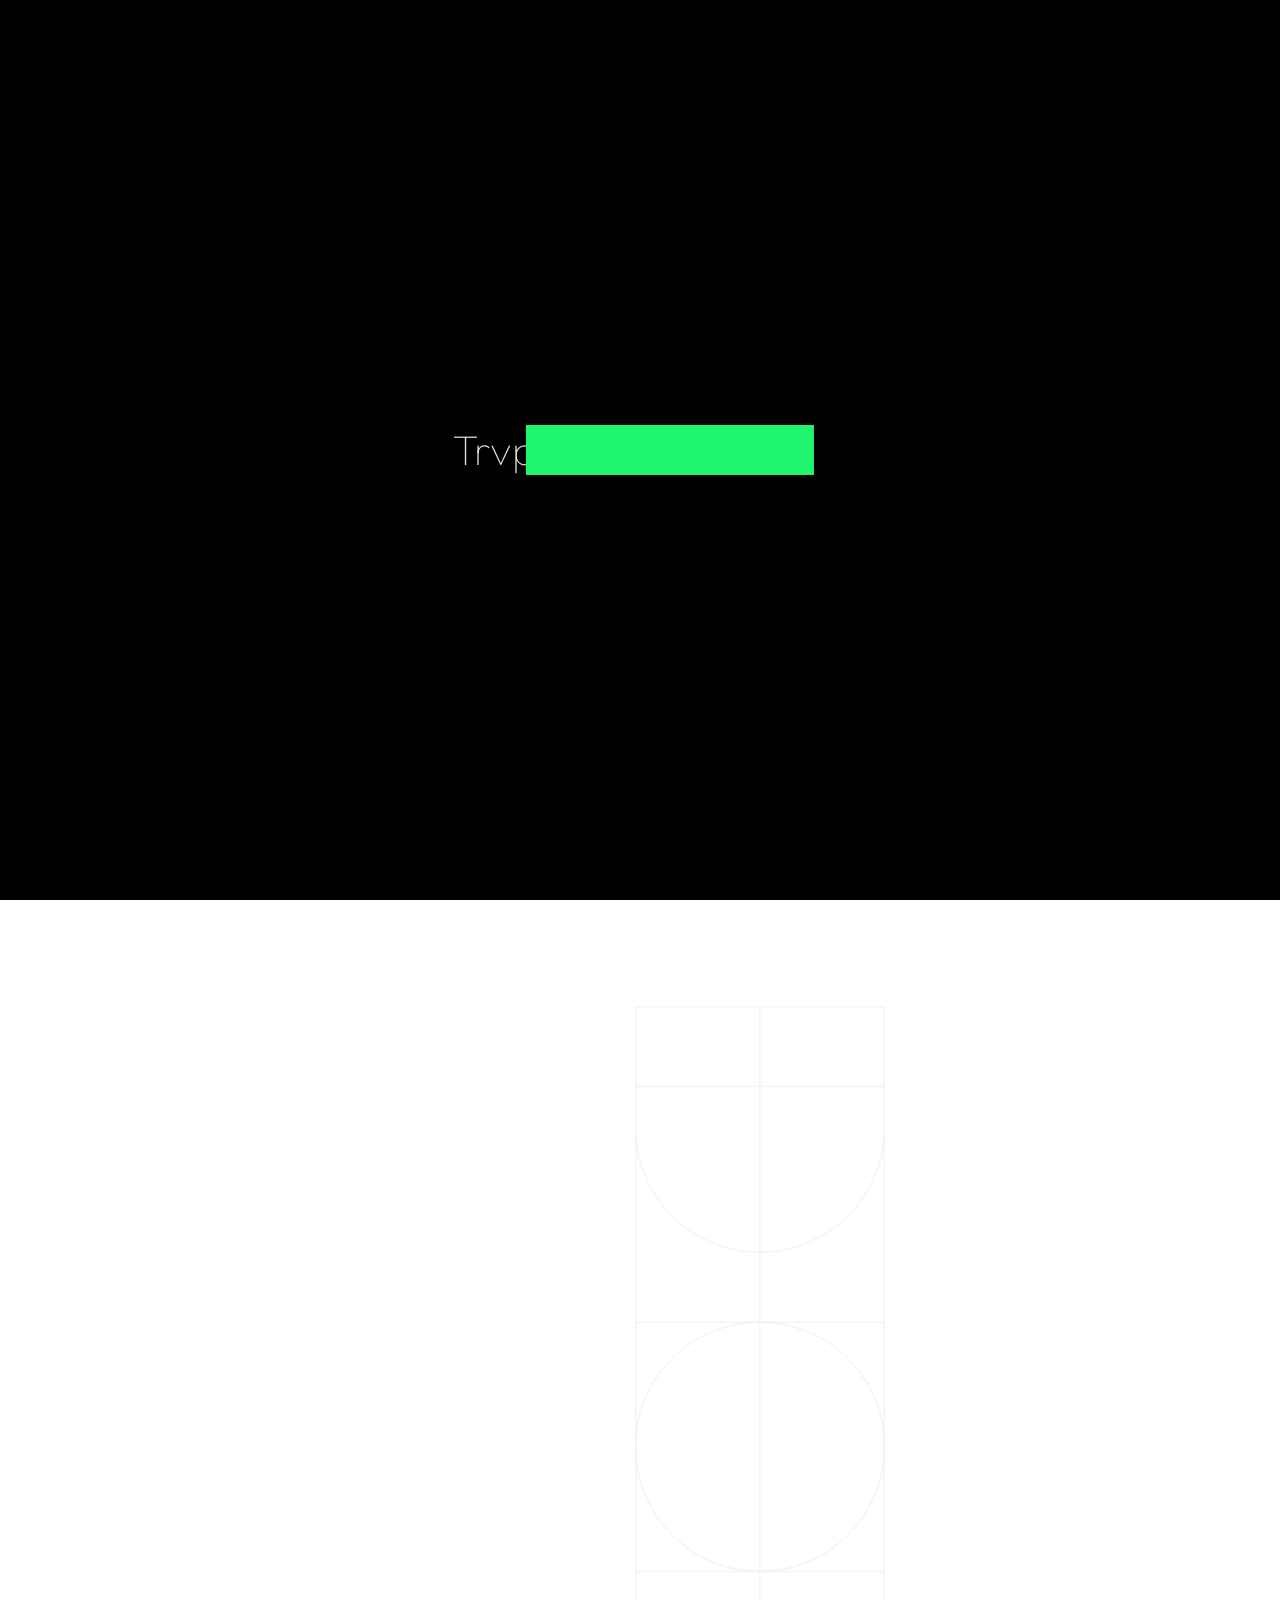
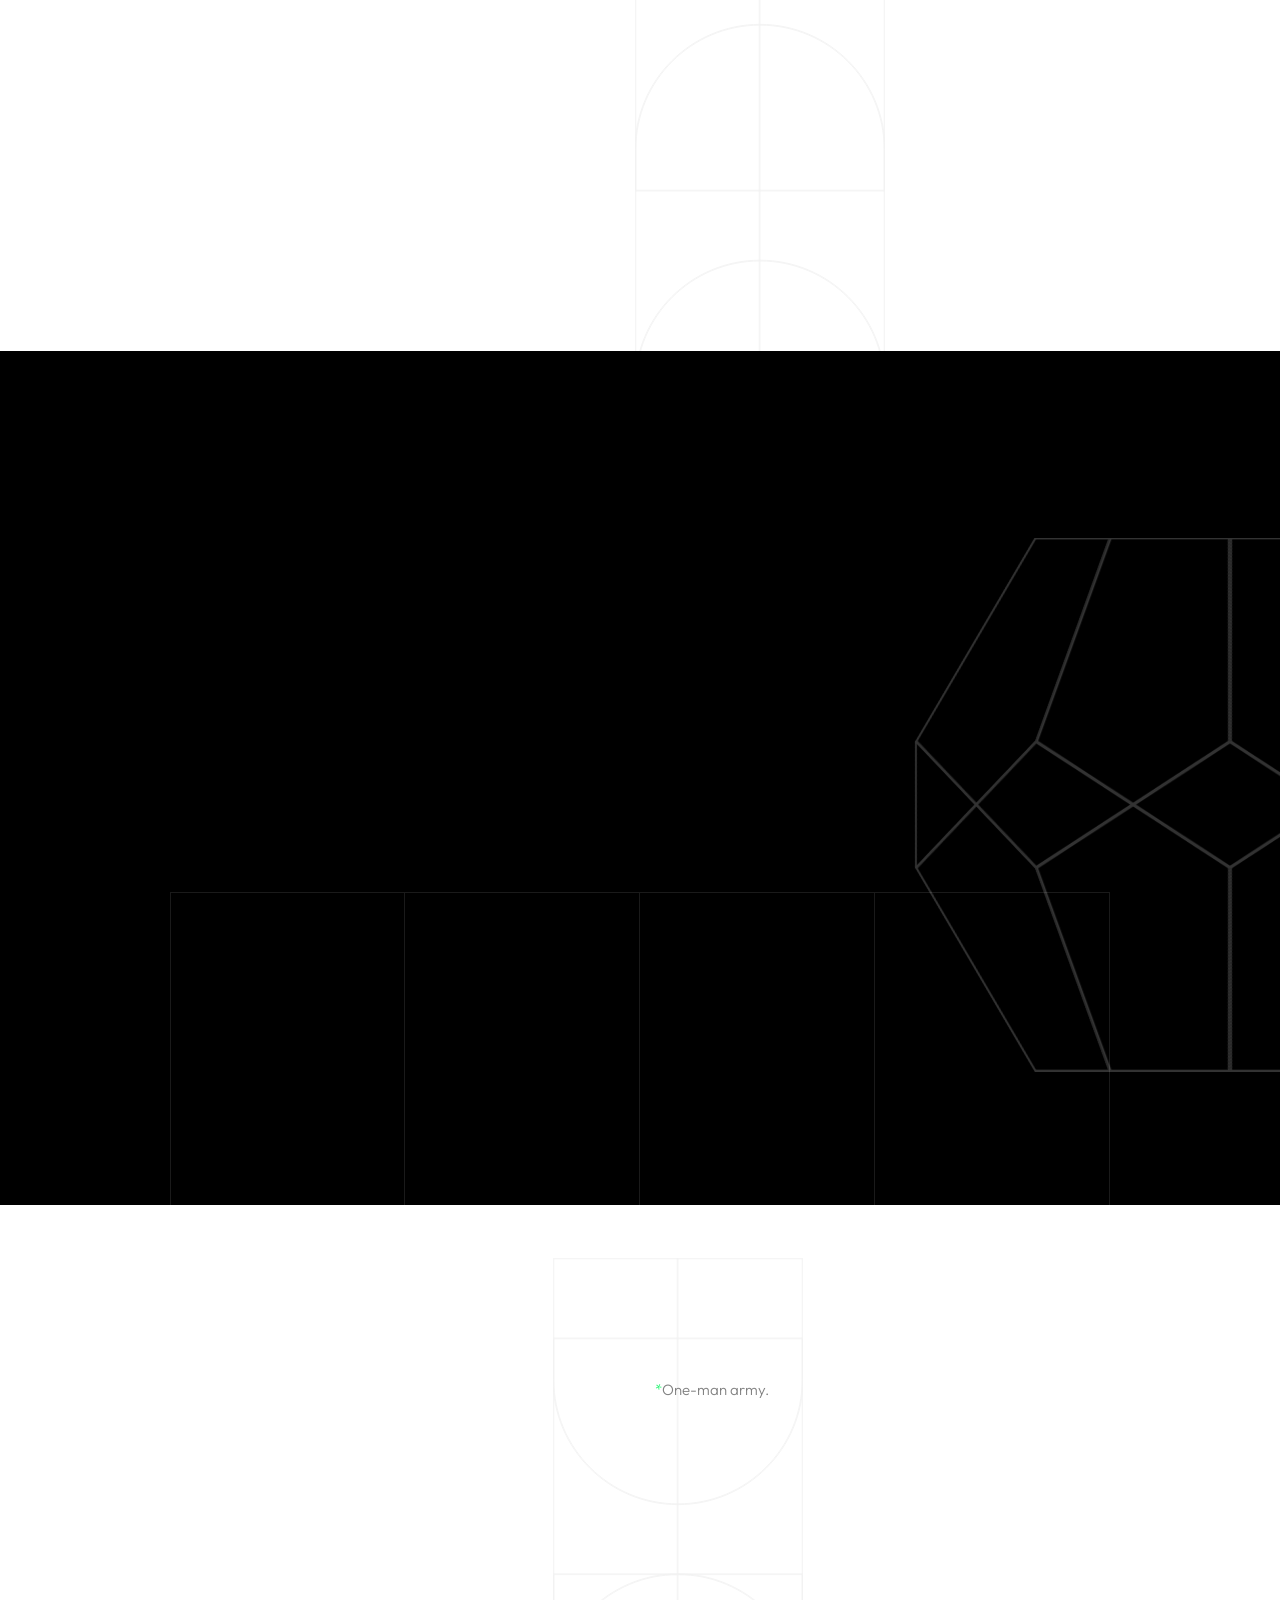
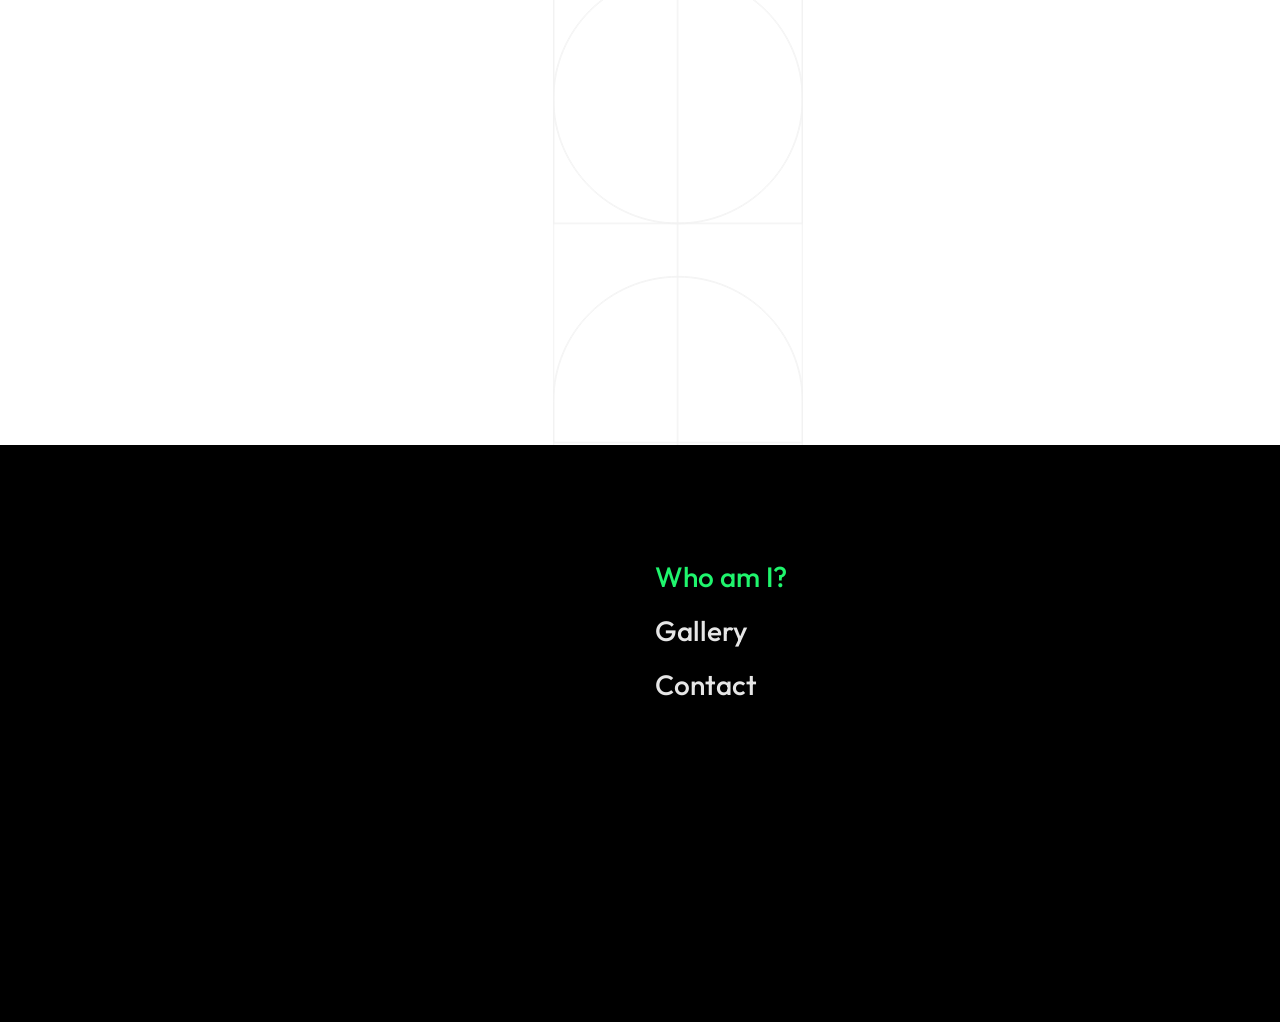
==== commit 9905ac4d: "Link Upate" ====
--- a/index.html
+++ b/index.html
@@ -382,9 +382,9 @@
                                         <div class="col-md-6 col-lg-5">
 
                                             <ul class="mil-menu-list mil-up mil-mb-60">
-                                                <li><a href="https://instagram.com/hesvmhsp" class="mil-light-soft social-icon"> <i class="fab fa-instagram" data-no-swup> </i>    Instagram </a></li>
+                                                <li><a href="https://instagram.com/hesvmhsp" class="mil-light-soft social-icon" data-no-swup> <i class="fab fa-instagram"> </i>    Instagram </a></li>
                                                 <br>
-                                                <li><a href="https://t.me/lil_amoo" class="mil-light-soft social-icon"> <i class="fab fa-telegram" data-no-swup> </i>     Telegram </a></li>
+                                                <li><a href="https://t.me/lil_amoo" class="mil-light-soft social-icon" data-no-swup> <i class="fab fa-telegram"> </i>     Telegram </a></li>
                                             </ul>
 
                                         </div>
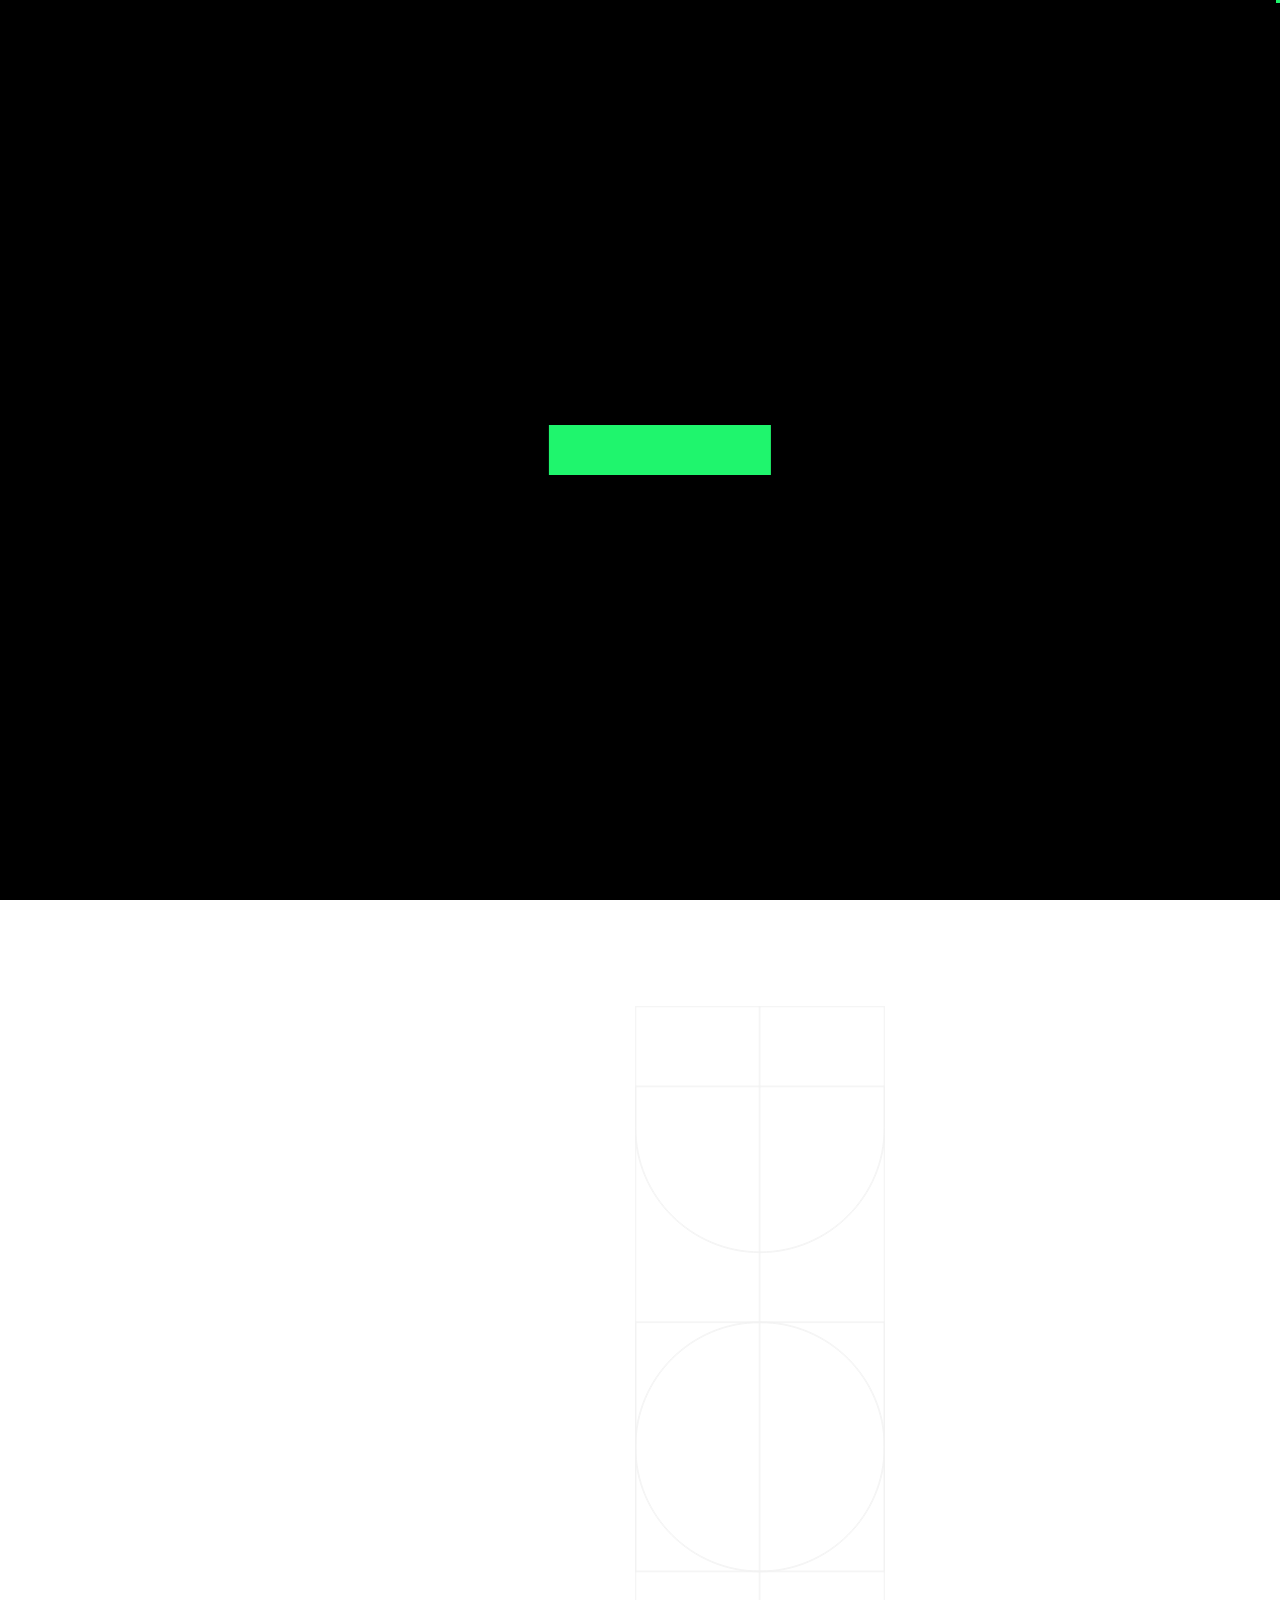
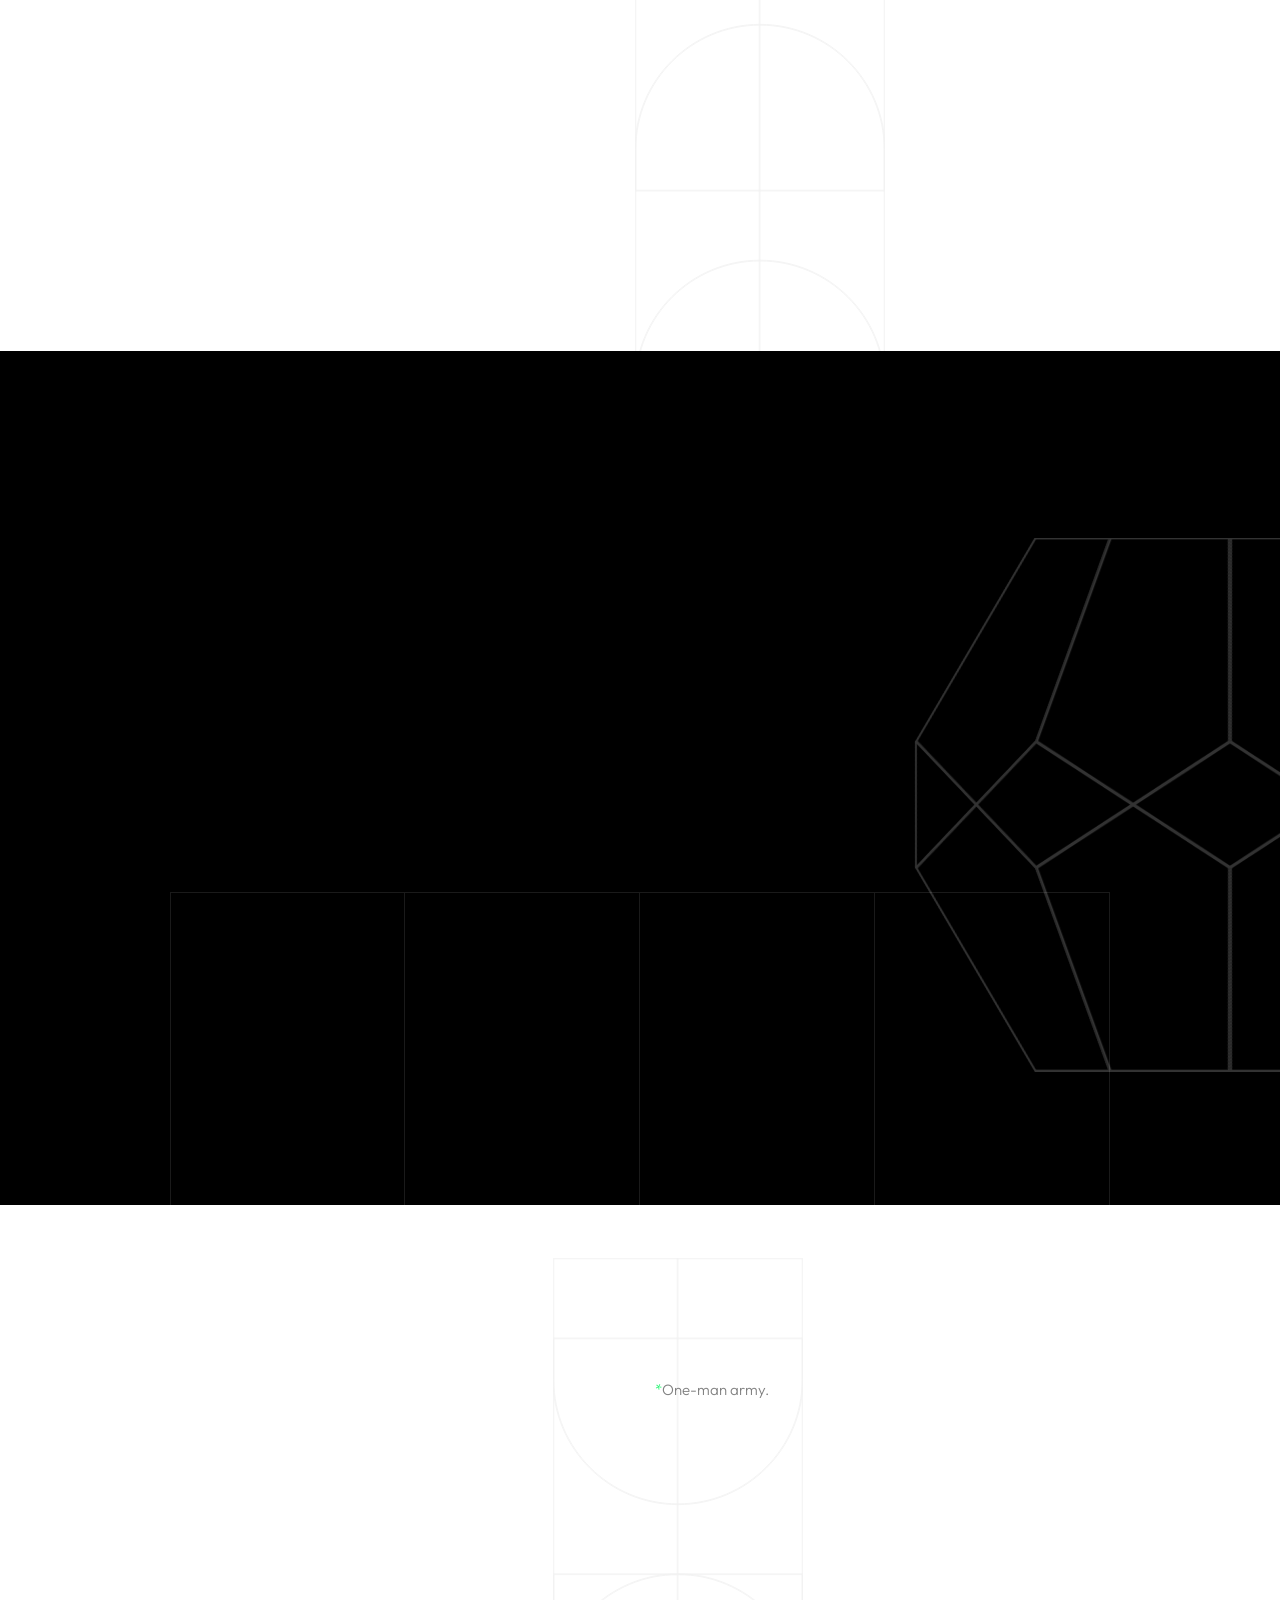
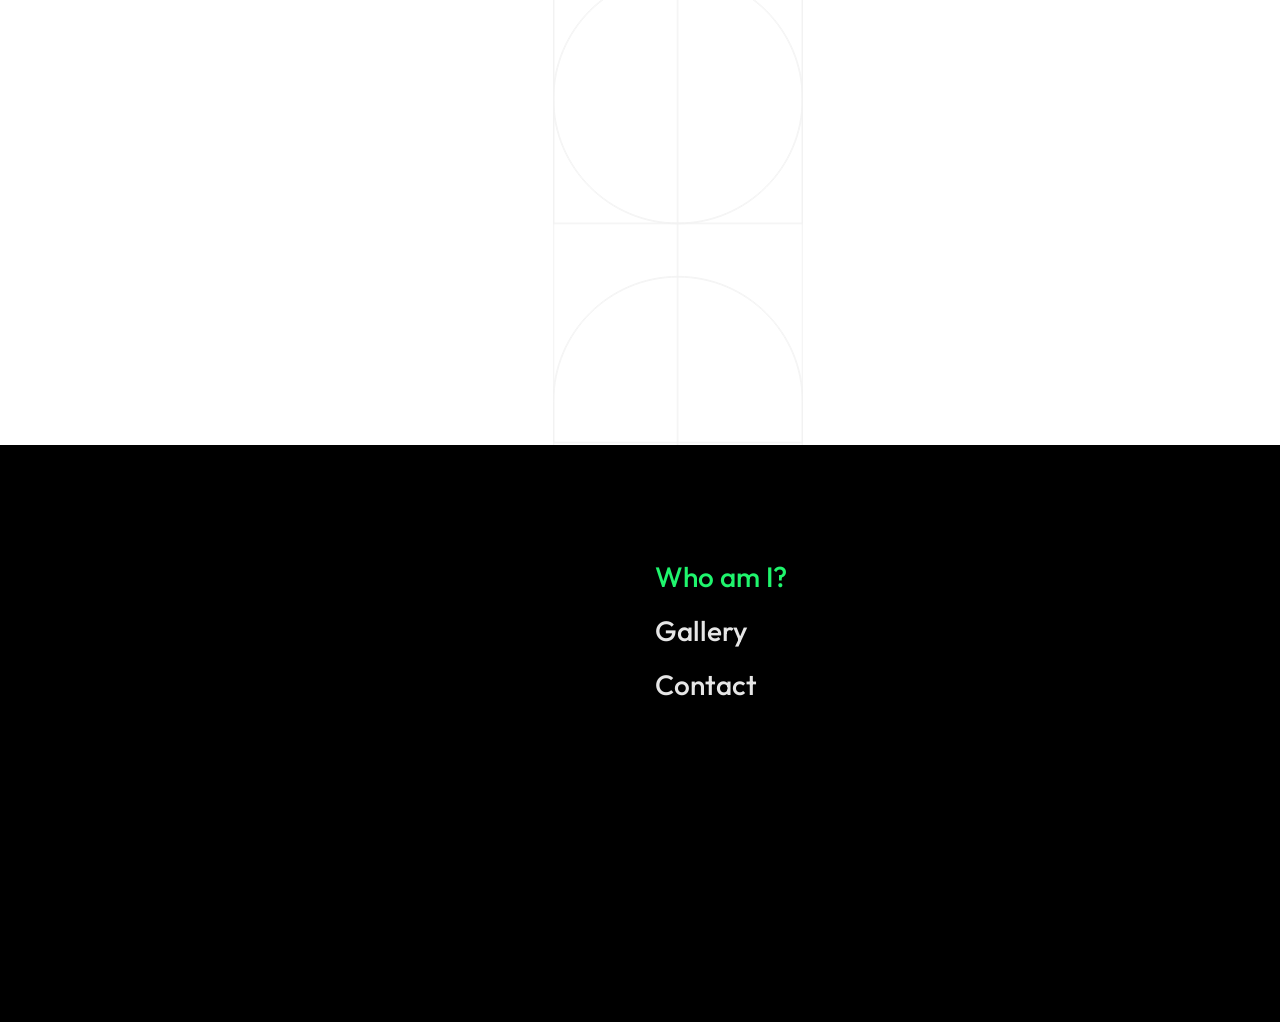
==== commit 78d52910: "Update" ====
--- a/index.html
+++ b/index.html
@@ -52,7 +52,7 @@
                 <div class="mil-pos-abs mil-animation-2">
                     <div class="mil-reveal-frame">
                         <p class="mil-reveal-box"></p>
-                        <p class="mil-h3 mil-muted mil-thin">Hesamhp.ir</p>
+                        <p class="mil-h3 mil-muted mil-thin">Hesvm.ir</p>
                     </div>
                 </div>
             </div>
